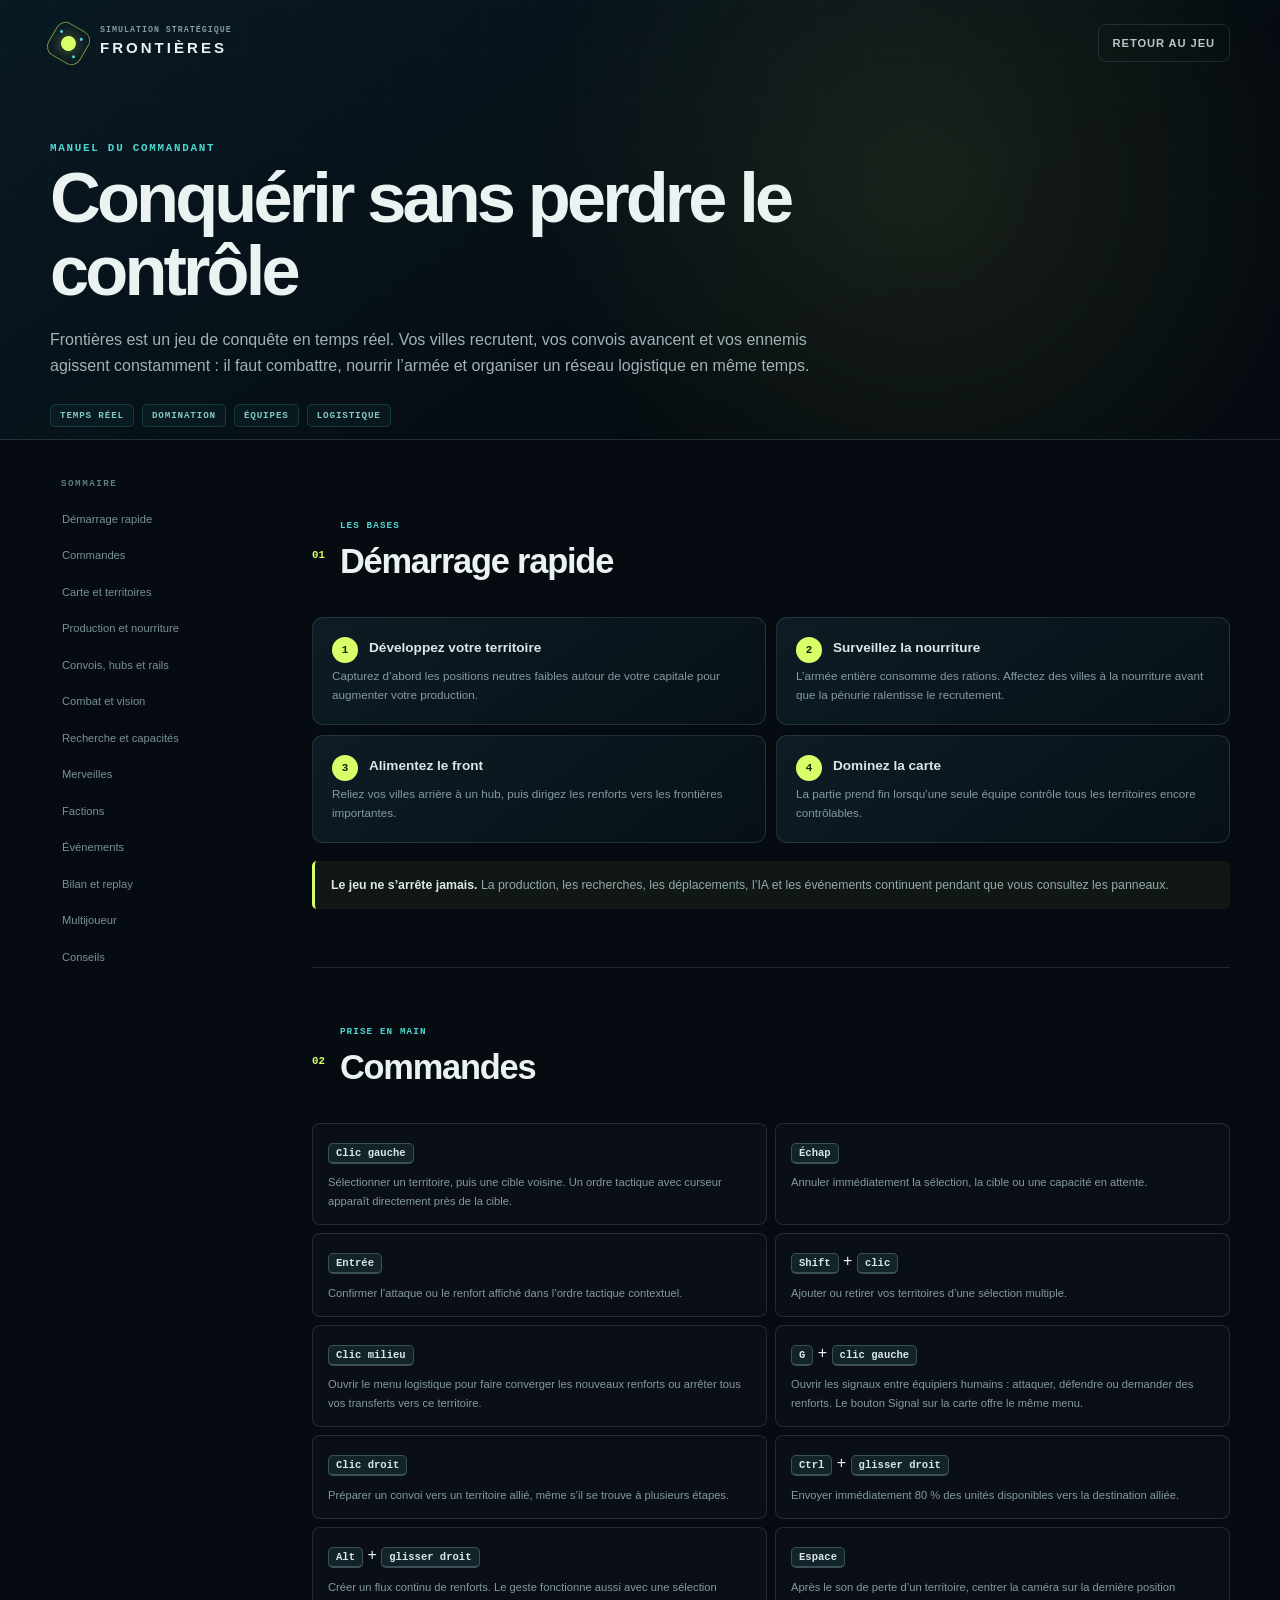
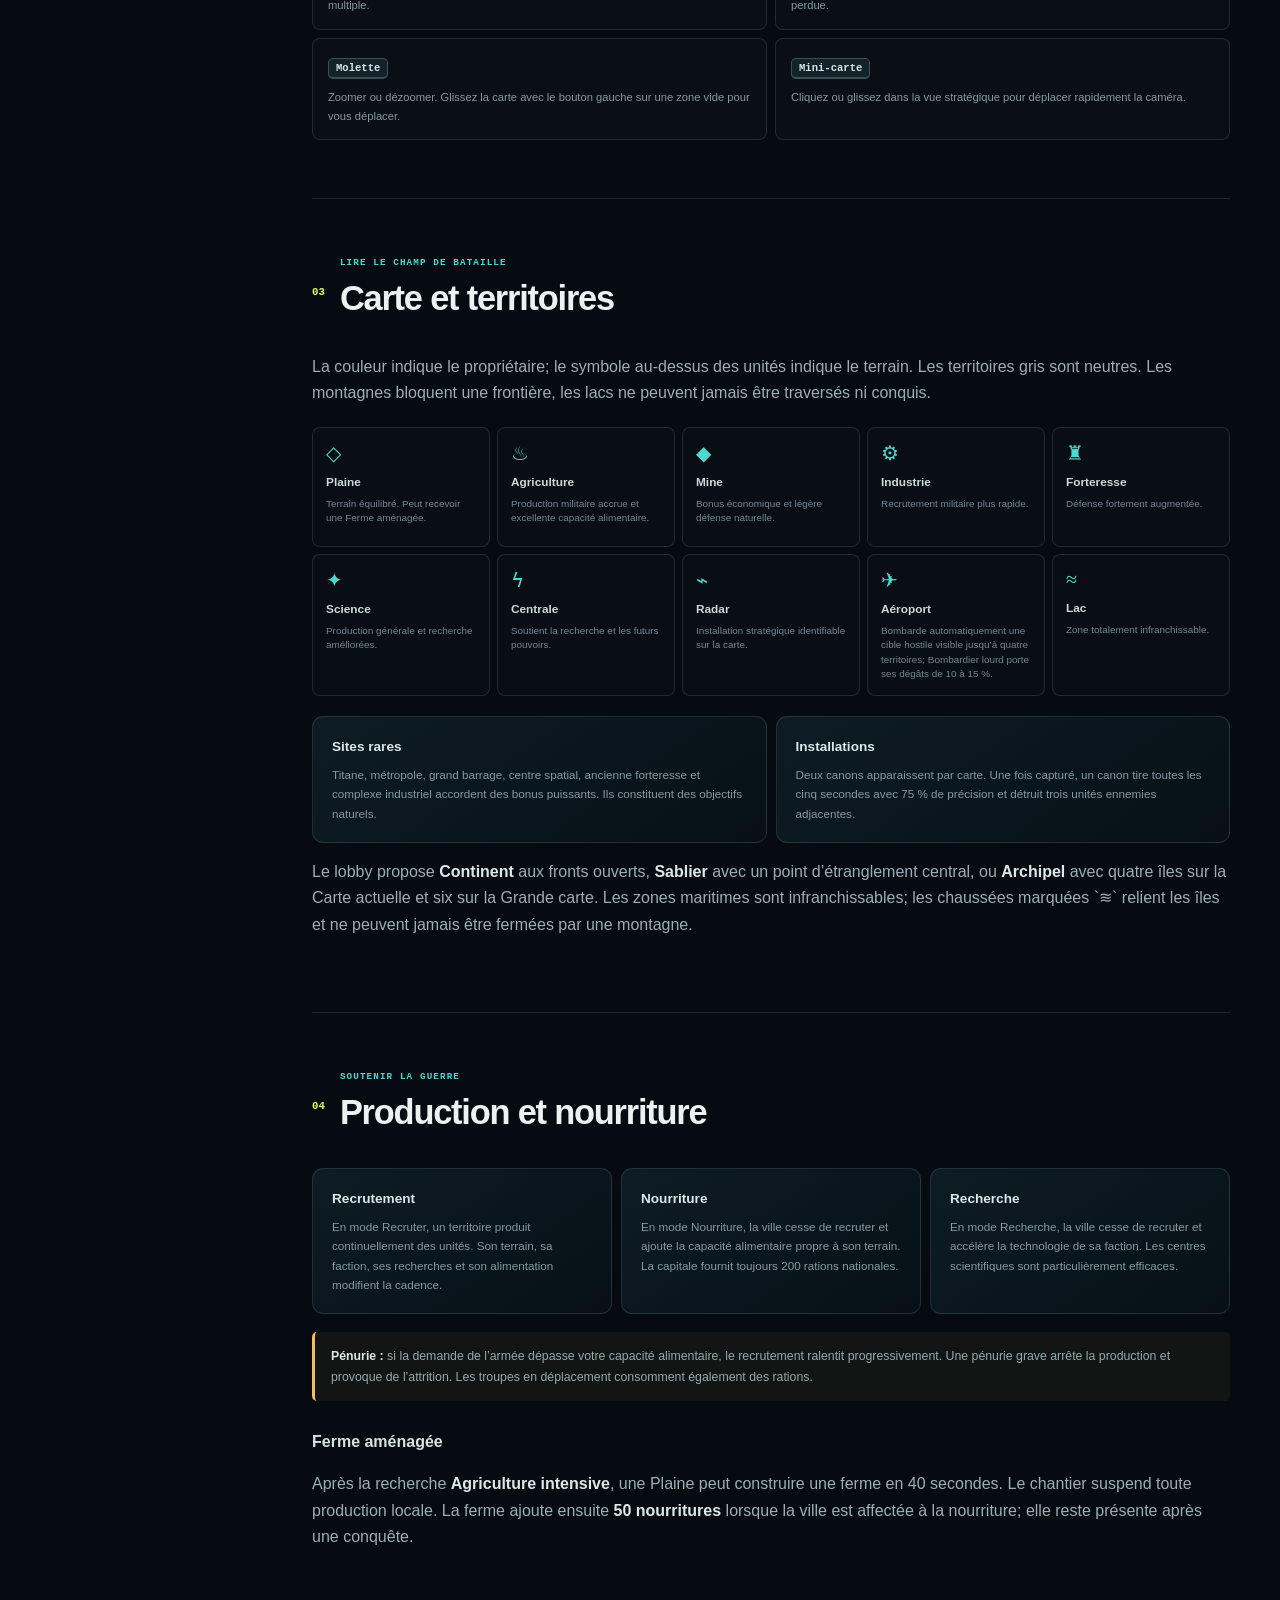
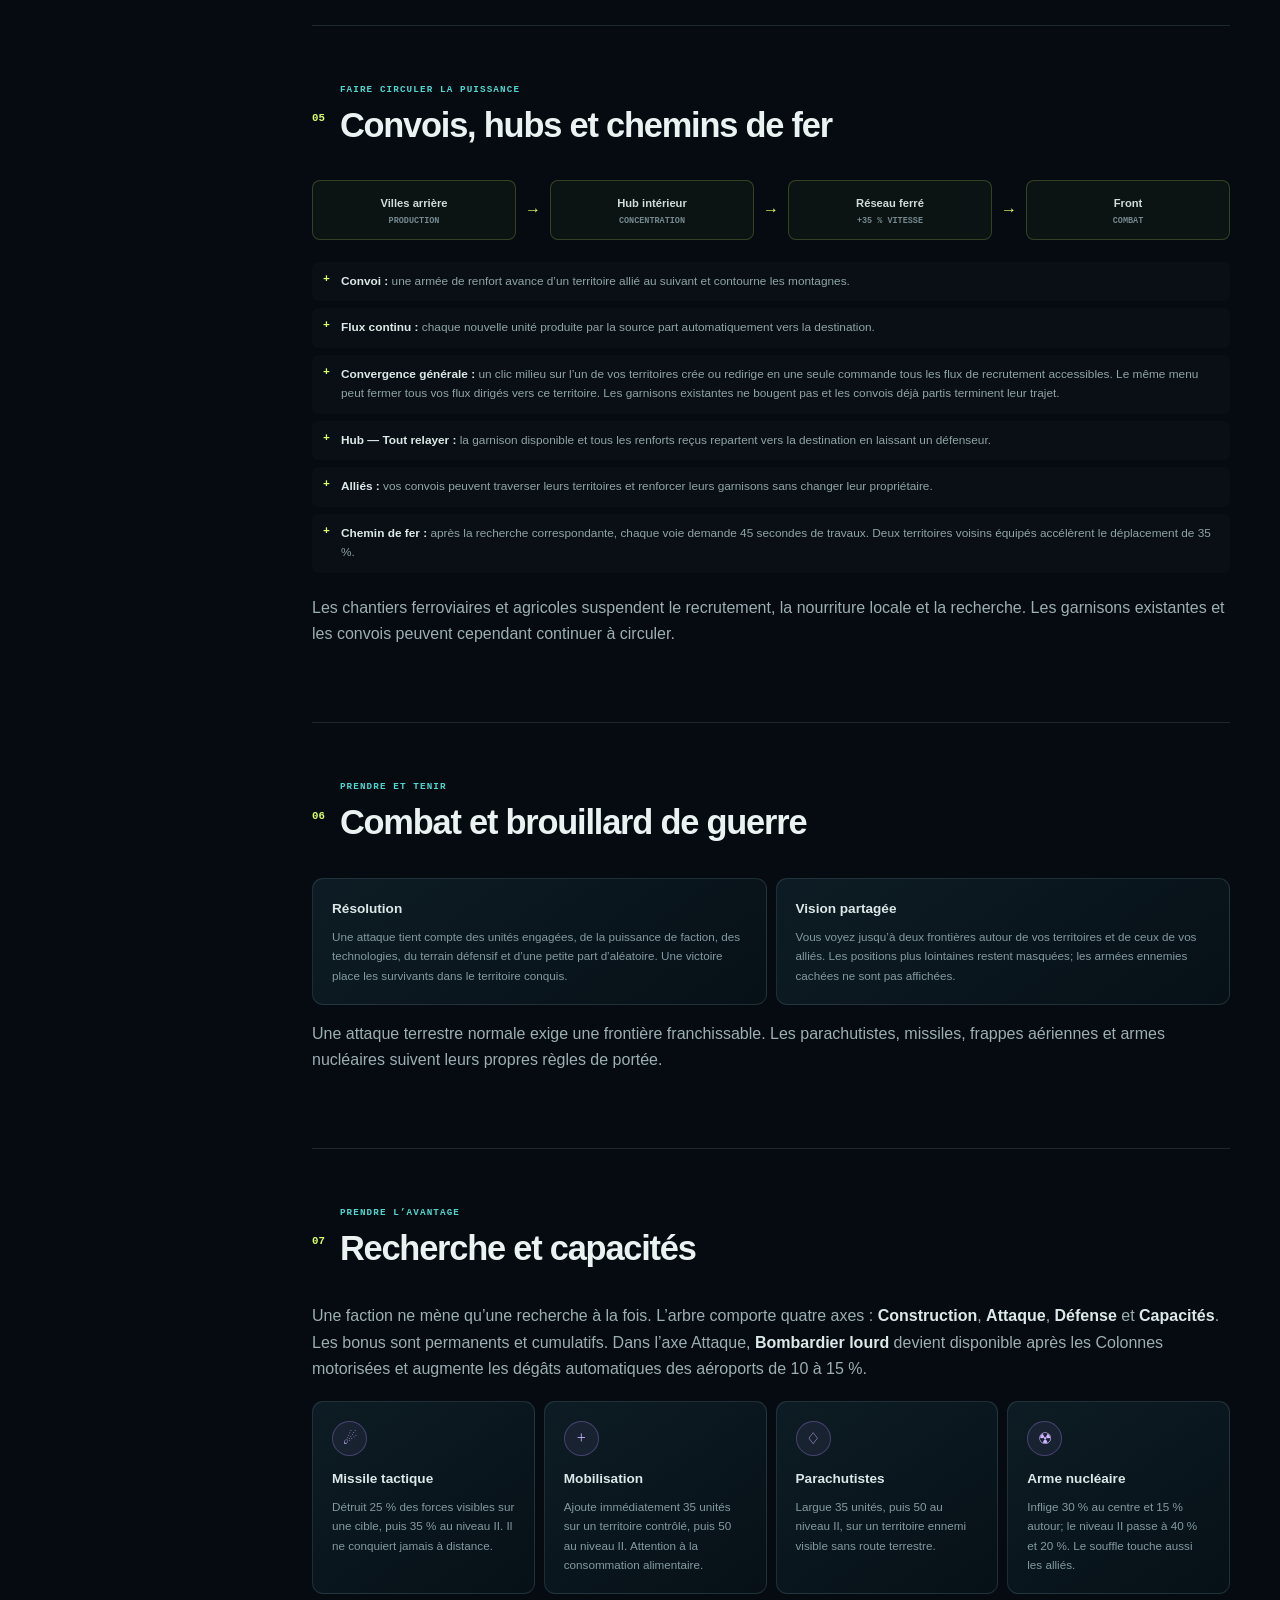
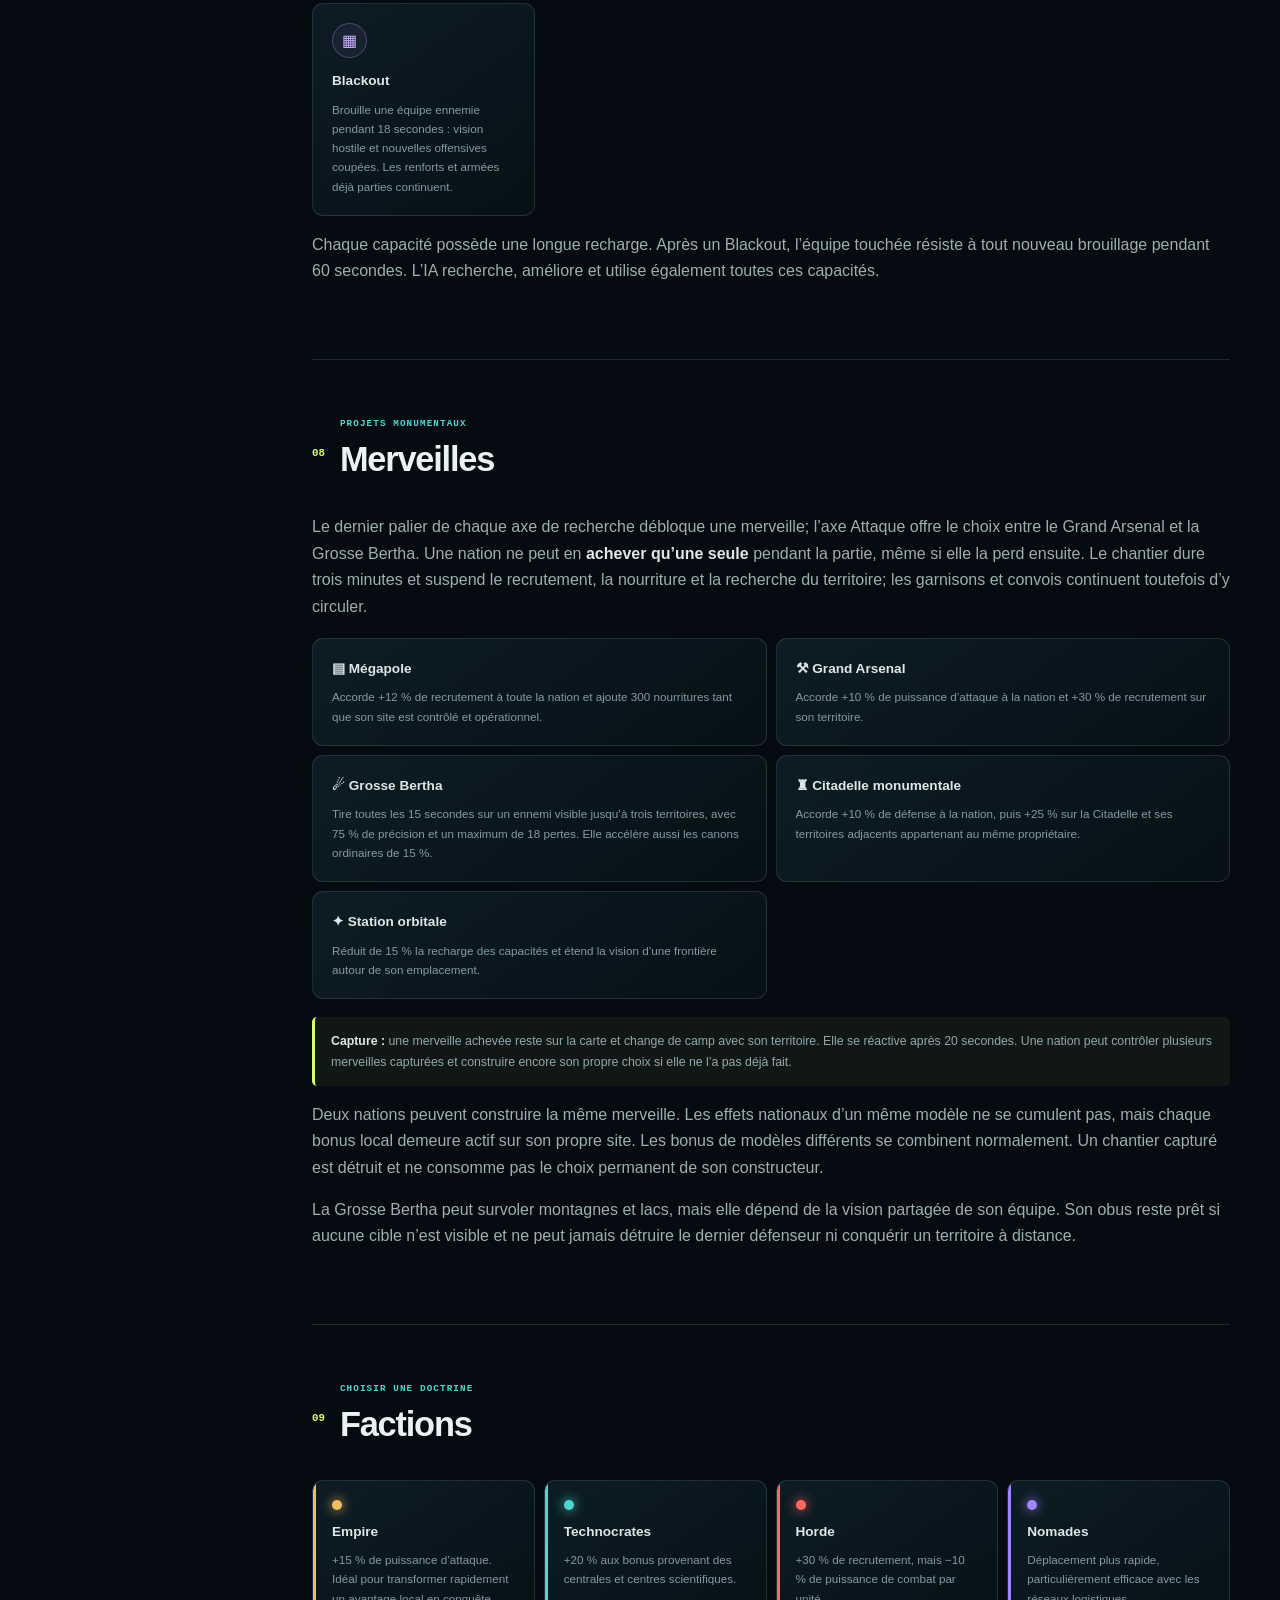
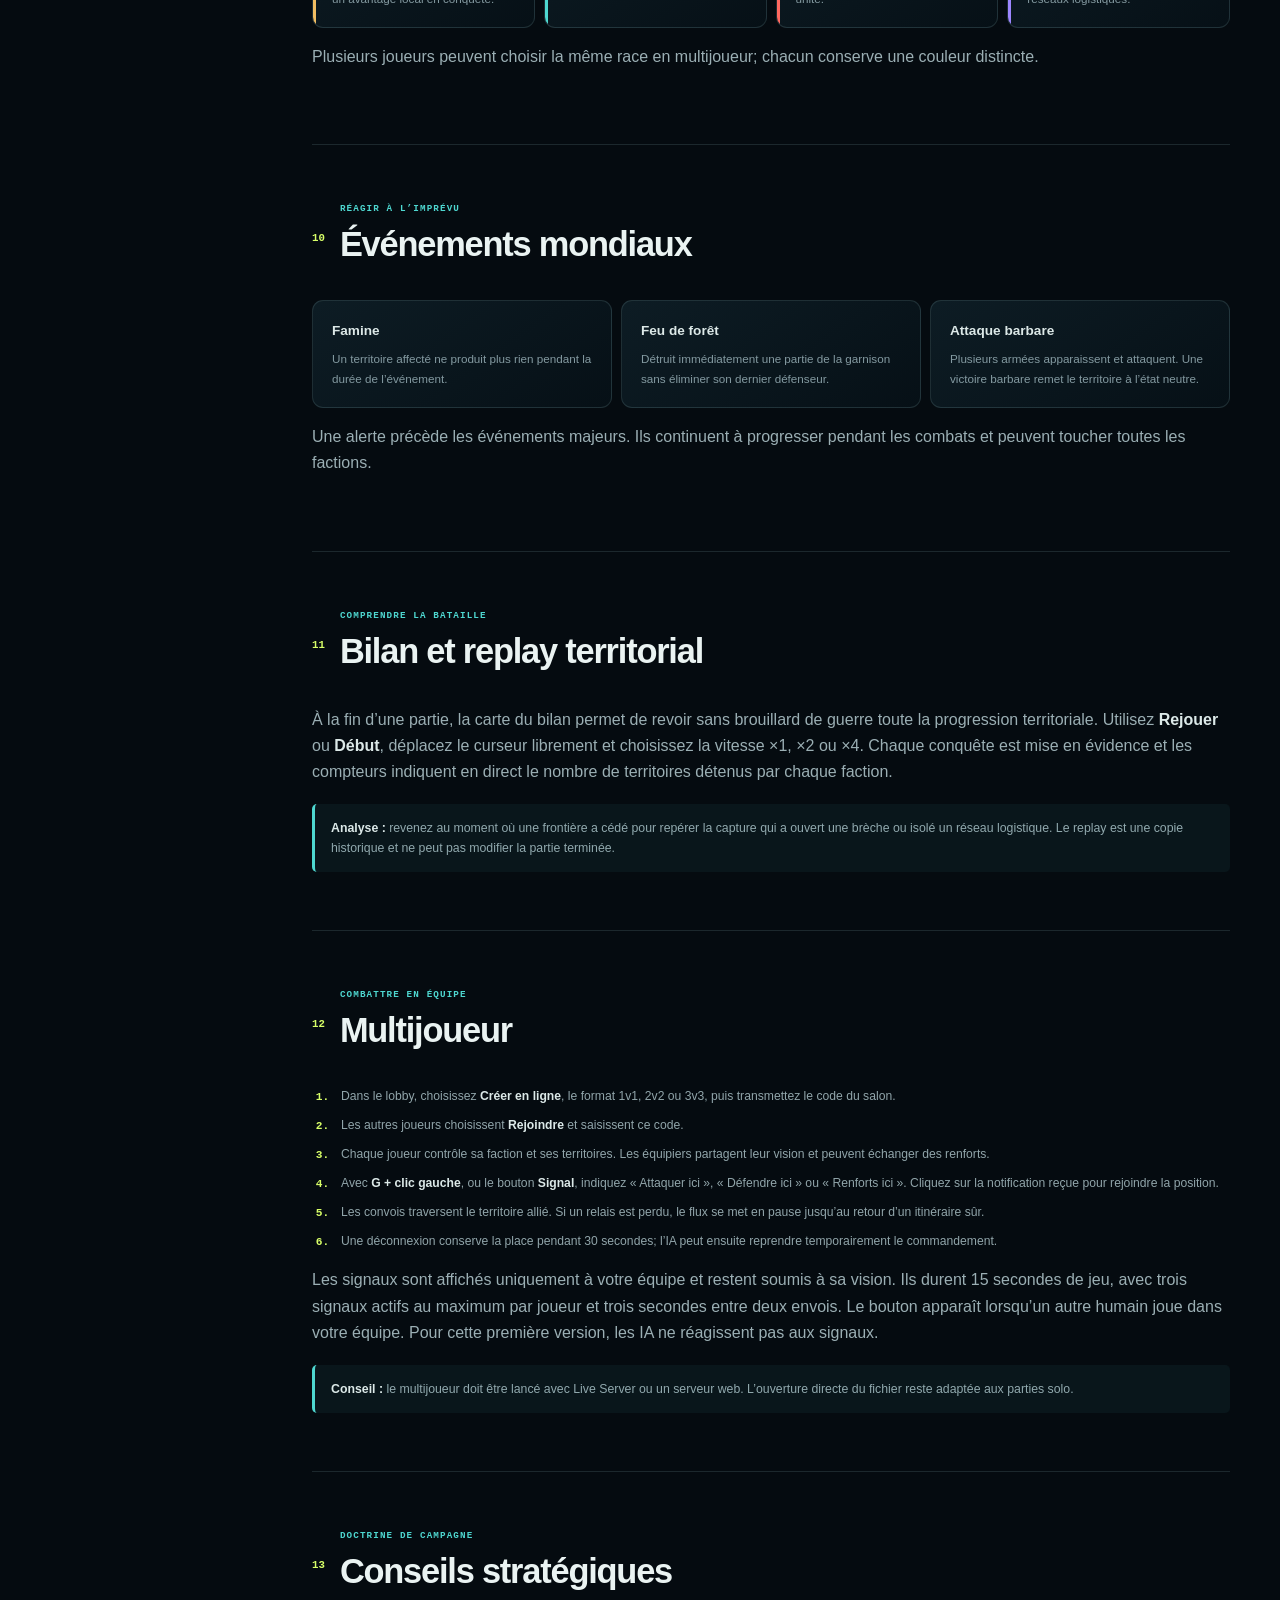
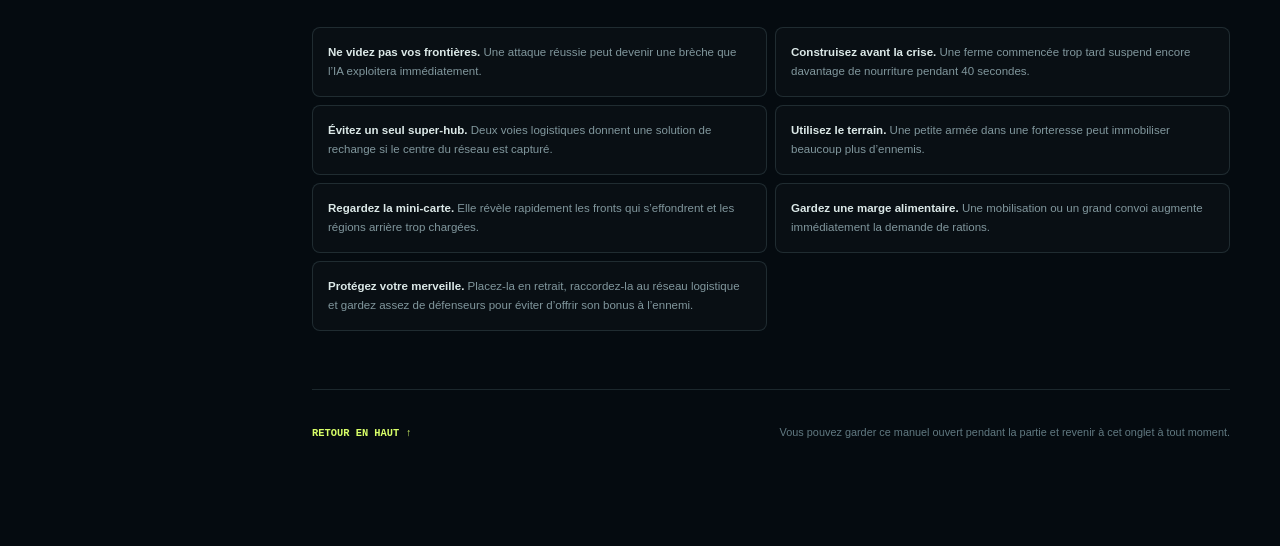
==== aide.html @ 84c56f44 "Replay" ====
<!doctype html>
<html lang="fr">
<head>
    <meta charset="utf-8">
    <meta name="viewport" content="width=device-width, initial-scale=1">
    <meta name="theme-color" content="#071219">
    <meta name="description" content="Manuel de jeu de Frontières, jeu de conquête stratégique en temps réel.">
    <title>Aide — Frontières</title>
    <link rel="stylesheet" href="css/help.css">
</head>
<body>
    <header class="help-hero" id="haut">
        <div class="hero-grid" aria-hidden="true"></div>
        <nav class="hero-bar" aria-label="Navigation principale">
            <a class="brand" href="index.html" title="Retourner au jeu">
                <span class="brand-mark"><i></i><i></i><i></i></span>
                <span><small>Simulation stratégique</small>FRONTIÈRES</span>
            </a>
            <a class="return-link" href="index.html">Retour au jeu</a>
        </nav>
        <div class="hero-copy">
            <p class="eyebrow">Manuel du commandant</p>
            <h1>Conquérir sans perdre le contrôle</h1>
            <p>Frontières est un jeu de conquête en temps réel. Vos villes recrutent, vos convois avancent et vos ennemis agissent constamment : il faut combattre, nourrir l’armée et organiser un réseau logistique en même temps.</p>
            <div class="hero-tags"><span>Temps réel</span><span>Domination</span><span>Équipes</span><span>Logistique</span></div>
        </div>
    </header>

    <div class="help-layout">
        <aside class="help-nav">
            <strong>Sommaire</strong>
            <a href="#demarrage">Démarrage rapide</a>
            <a href="#commandes">Commandes</a>
            <a href="#territoires">Carte et territoires</a>
            <a href="#production">Production et nourriture</a>
            <a href="#logistique">Convois, hubs et rails</a>
            <a href="#combat">Combat et vision</a>
            <a href="#recherche">Recherche et capacités</a>
            <a href="#merveilles">Merveilles</a>
            <a href="#factions">Factions</a>
            <a href="#evenements">Événements</a>
            <a href="#bilan">Bilan et replay</a>
            <a href="#multijoueur">Multijoueur</a>
            <a href="#conseils">Conseils</a>
        </aside>

        <main class="help-content">
            <section class="guide-section" id="demarrage">
                <div class="section-heading"><span>01</span><div><p>Les bases</p><h2>Démarrage rapide</h2></div></div>
                <div class="steps">
                    <article><b>1</b><h3>Développez votre territoire</h3><p>Capturez d’abord les positions neutres faibles autour de votre capitale pour augmenter votre production.</p></article>
                    <article><b>2</b><h3>Surveillez la nourriture</h3><p>L’armée entière consomme des rations. Affectez des villes à la nourriture avant que la pénurie ralentisse le recrutement.</p></article>
                    <article><b>3</b><h3>Alimentez le front</h3><p>Reliez vos villes arrière à un hub, puis dirigez les renforts vers les frontières importantes.</p></article>
                    <article><b>4</b><h3>Dominez la carte</h3><p>La partie prend fin lorsqu’une seule équipe contrôle tous les territoires encore contrôlables.</p></article>
                </div>
                <div class="callout accent"><strong>Le jeu ne s’arrête jamais.</strong> La production, les recherches, les déplacements, l’IA et les événements continuent pendant que vous consultez les panneaux.</div>
            </section>

            <section class="guide-section" id="commandes">
                <div class="section-heading"><span>02</span><div><p>Prise en main</p><h2>Commandes</h2></div></div>
                <div class="control-grid">
                    <div><kbd>Clic gauche</kbd><p>Sélectionner un territoire, puis une cible voisine. Un ordre tactique avec curseur apparaît directement près de la cible.</p></div>
                    <div><kbd>Échap</kbd><p>Annuler immédiatement la sélection, la cible ou une capacité en attente.</p></div>
                    <div><kbd>Entrée</kbd><p>Confirmer l’attaque ou le renfort affiché dans l’ordre tactique contextuel.</p></div>
                    <div><kbd>Shift</kbd> + <kbd>clic</kbd><p>Ajouter ou retirer vos territoires d’une sélection multiple.</p></div>
                    <div><kbd>Clic milieu</kbd><p>Ouvrir le menu logistique pour faire converger les nouveaux renforts ou arrêter tous vos transferts vers ce territoire.</p></div>
                    <div><kbd>G</kbd> + <kbd>clic gauche</kbd><p>Ouvrir les signaux entre équipiers humains : attaquer, défendre ou demander des renforts. Le bouton Signal sur la carte offre le même menu.</p></div>
                    <div><kbd>Clic droit</kbd><p>Préparer un convoi vers un territoire allié, même s’il se trouve à plusieurs étapes.</p></div>
                    <div><kbd>Ctrl</kbd> + <kbd>glisser droit</kbd><p>Envoyer immédiatement 80 % des unités disponibles vers la destination alliée.</p></div>
                    <div><kbd>Alt</kbd> + <kbd>glisser droit</kbd><p>Créer un flux continu de renforts. Le geste fonctionne aussi avec une sélection multiple.</p></div>
                    <div><kbd>Espace</kbd><p>Après le son de perte d’un territoire, centrer la caméra sur la dernière position perdue.</p></div>
                    <div><kbd>Molette</kbd><p>Zoomer ou dézoomer. Glissez la carte avec le bouton gauche sur une zone vide pour vous déplacer.</p></div>
                    <div><kbd>Mini-carte</kbd><p>Cliquez ou glissez dans la vue stratégique pour déplacer rapidement la caméra.</p></div>
                </div>
            </section>

            <section class="guide-section" id="territoires">
                <div class="section-heading"><span>03</span><div><p>Lire le champ de bataille</p><h2>Carte et territoires</h2></div></div>
                <p>La couleur indique le propriétaire; le symbole au-dessus des unités indique le terrain. Les territoires gris sont neutres. Les montagnes bloquent une frontière, les lacs ne peuvent jamais être traversés ni conquis.</p>
                <div class="terrain-grid">
                    <article><i>◇</i><strong>Plaine</strong><span>Terrain équilibré. Peut recevoir une Ferme aménagée.</span></article>
                    <article><i>♨</i><strong>Agriculture</strong><span>Production militaire accrue et excellente capacité alimentaire.</span></article>
                    <article><i>◆</i><strong>Mine</strong><span>Bonus économique et légère défense naturelle.</span></article>
                    <article><i>⚙</i><strong>Industrie</strong><span>Recrutement militaire plus rapide.</span></article>
                    <article><i>♜</i><strong>Forteresse</strong><span>Défense fortement augmentée.</span></article>
                    <article><i>✦</i><strong>Science</strong><span>Production générale et recherche améliorées.</span></article>
                    <article><i>ϟ</i><strong>Centrale</strong><span>Soutient la recherche et les futurs pouvoirs.</span></article>
                    <article><i>⌁</i><strong>Radar</strong><span>Installation stratégique identifiable sur la carte.</span></article>
                    <article><i>✈</i><strong>Aéroport</strong><span>Bombarde automatiquement une cible hostile visible jusqu’à quatre territoires; Bombardier lourd porte ses dégâts de 10 à 15 %.</span></article>
                    <article><i>≈</i><strong>Lac</strong><span>Zone totalement infranchissable.</span></article>
                </div>
                <div class="two-columns">
                    <article class="info-card"><h3>Sites rares</h3><p>Titane, métropole, grand barrage, centre spatial, ancienne forteresse et complexe industriel accordent des bonus puissants. Ils constituent des objectifs naturels.</p></article>
                    <article class="info-card"><h3>Installations</h3><p>Deux canons apparaissent par carte. Une fois capturé, un canon tire toutes les cinq secondes avec 75 % de précision et détruit trois unités ennemies adjacentes.</p></article>
                </div>
                <p>Le lobby propose <strong>Continent</strong> aux fronts ouverts, <strong>Sablier</strong> avec un point d’étranglement central, ou <strong>Archipel</strong> avec quatre îles sur la Carte actuelle et six sur la Grande carte. Les zones maritimes sont infranchissables; les chaussées marquées `≋` relient les îles et ne peuvent jamais être fermées par une montagne.</p>
            </section>

            <section class="guide-section" id="production">
                <div class="section-heading"><span>04</span><div><p>Soutenir la guerre</p><h2>Production et nourriture</h2></div></div>
                <div class="three-columns">
                    <article class="info-card"><h3>Recrutement</h3><p>En mode Recruter, un territoire produit continuellement des unités. Son terrain, sa faction, ses recherches et son alimentation modifient la cadence.</p></article>
                    <article class="info-card"><h3>Nourriture</h3><p>En mode Nourriture, la ville cesse de recruter et ajoute la capacité alimentaire propre à son terrain. La capitale fournit toujours 200 rations nationales.</p></article>
                    <article class="info-card"><h3>Recherche</h3><p>En mode Recherche, la ville cesse de recruter et accélère la technologie de sa faction. Les centres scientifiques sont particulièrement efficaces.</p></article>
                </div>
                <div class="callout warning"><strong>Pénurie :</strong> si la demande de l’armée dépasse votre capacité alimentaire, le recrutement ralentit progressivement. Une pénurie grave arrête la production et provoque de l’attrition. Les troupes en déplacement consomment également des rations.</div>
                <h3 class="subheading">Ferme aménagée</h3>
                <p>Après la recherche <strong>Agriculture intensive</strong>, une Plaine peut construire une ferme en 40 secondes. Le chantier suspend toute production locale. La ferme ajoute ensuite <strong>50 nourritures</strong> lorsque la ville est affectée à la nourriture; elle reste présente après une conquête.</p>
            </section>

            <section class="guide-section" id="logistique">
                <div class="section-heading"><span>05</span><div><p>Faire circuler la puissance</p><h2>Convois, hubs et chemins de fer</h2></div></div>
                <div class="logistics-flow" aria-label="Exemple de réseau logistique">
                    <span>Villes arrière<small>Production</small></span><b>→</b><span>Hub intérieur<small>Concentration</small></span><b>→</b><span>Réseau ferré<small>+35 % vitesse</small></span><b>→</b><span>Front<small>Combat</small></span>
                </div>
                <ul class="feature-list">
                    <li><strong>Convoi :</strong> une armée de renfort avance d’un territoire allié au suivant et contourne les montagnes.</li>
                    <li><strong>Flux continu :</strong> chaque nouvelle unité produite par la source part automatiquement vers la destination.</li>
                    <li><strong>Convergence générale :</strong> un clic milieu sur l’un de vos territoires crée ou redirige en une seule commande tous les flux de recrutement accessibles. Le même menu peut fermer tous vos flux dirigés vers ce territoire. Les garnisons existantes ne bougent pas et les convois déjà partis terminent leur trajet.</li>
                    <li><strong>Hub — Tout relayer :</strong> la garnison disponible et tous les renforts reçus repartent vers la destination en laissant un défenseur.</li>
                    <li><strong>Alliés :</strong> vos convois peuvent traverser leurs territoires et renforcer leurs garnisons sans changer leur propriétaire.</li>
                    <li><strong>Chemin de fer :</strong> après la recherche correspondante, chaque voie demande 45 secondes de travaux. Deux territoires voisins équipés accélèrent le déplacement de 35 %.</li>
                </ul>
                <p>Les chantiers ferroviaires et agricoles suspendent le recrutement, la nourriture locale et la recherche. Les garnisons existantes et les convois peuvent cependant continuer à circuler.</p>
            </section>

            <section class="guide-section" id="combat">
                <div class="section-heading"><span>06</span><div><p>Prendre et tenir</p><h2>Combat et brouillard de guerre</h2></div></div>
                <div class="two-columns">
                    <article class="info-card"><h3>Résolution</h3><p>Une attaque tient compte des unités engagées, de la puissance de faction, des technologies, du terrain défensif et d’une petite part d’aléatoire. Une victoire place les survivants dans le territoire conquis.</p></article>
                    <article class="info-card"><h3>Vision partagée</h3><p>Vous voyez jusqu’à deux frontières autour de vos territoires et de ceux de vos alliés. Les positions plus lointaines restent masquées; les armées ennemies cachées ne sont pas affichées.</p></article>
                </div>
                <p>Une attaque terrestre normale exige une frontière franchissable. Les parachutistes, missiles, frappes aériennes et armes nucléaires suivent leurs propres règles de portée.</p>
            </section>

            <section class="guide-section" id="recherche">
                <div class="section-heading"><span>07</span><div><p>Prendre l’avantage</p><h2>Recherche et capacités</h2></div></div>
                <p>Une faction ne mène qu’une recherche à la fois. L’arbre comporte quatre axes : <strong>Construction</strong>, <strong>Attaque</strong>, <strong>Défense</strong> et <strong>Capacités</strong>. Les bonus sont permanents et cumulatifs. Dans l’axe Attaque, <strong>Bombardier lourd</strong> devient disponible après les Colonnes motorisées et augmente les dégâts automatiques des aéroports de 10 à 15 %.</p>
                <div class="ability-grid">
                    <article><i>☄</i><h3>Missile tactique</h3><p>Détruit 25 % des forces visibles sur une cible, puis 35 % au niveau II. Il ne conquiert jamais à distance.</p></article>
                    <article><i>+</i><h3>Mobilisation</h3><p>Ajoute immédiatement 35 unités sur un territoire contrôlé, puis 50 au niveau II. Attention à la consommation alimentaire.</p></article>
                    <article><i>♢</i><h3>Parachutistes</h3><p>Largue 35 unités, puis 50 au niveau II, sur un territoire ennemi visible sans route terrestre.</p></article>
                    <article><i>☢</i><h3>Arme nucléaire</h3><p>Inflige 30 % au centre et 15 % autour; le niveau II passe à 40 % et 20 %. Le souffle touche aussi les alliés.</p></article>
                    <article><i>▦</i><h3>Blackout</h3><p>Brouille une équipe ennemie pendant 18 secondes : vision hostile et nouvelles offensives coupées. Les renforts et armées déjà parties continuent.</p></article>
                </div>
                <p>Chaque capacité possède une longue recharge. Après un Blackout, l’équipe touchée résiste à tout nouveau brouillage pendant 60 secondes. L’IA recherche, améliore et utilise également toutes ces capacités.</p>
            </section>

            <section class="guide-section" id="merveilles">
                <div class="section-heading"><span>08</span><div><p>Projets monumentaux</p><h2>Merveilles</h2></div></div>
                <p>Le dernier palier de chaque axe de recherche débloque une merveille; l’axe Attaque offre le choix entre le Grand Arsenal et la Grosse Bertha. Une nation ne peut en <strong>achever qu’une seule</strong> pendant la partie, même si elle la perd ensuite. Le chantier dure trois minutes et suspend le recrutement, la nourriture et la recherche du territoire; les garnisons et convois continuent toutefois d’y circuler.</p>
                <div class="two-columns">
                    <article class="info-card"><h3>▤ Mégapole</h3><p>Accorde +12 % de recrutement à toute la nation et ajoute 300 nourritures tant que son site est contrôlé et opérationnel.</p></article>
                    <article class="info-card"><h3>⚒ Grand Arsenal</h3><p>Accorde +10 % de puissance d’attaque à la nation et +30 % de recrutement sur son territoire.</p></article>
                    <article class="info-card"><h3>☄ Grosse Bertha</h3><p>Tire toutes les 15 secondes sur un ennemi visible jusqu’à trois territoires, avec 75 % de précision et un maximum de 18 pertes. Elle accélère aussi les canons ordinaires de 15 %.</p></article>
                    <article class="info-card"><h3>♜ Citadelle monumentale</h3><p>Accorde +10 % de défense à la nation, puis +25 % sur la Citadelle et ses territoires adjacents appartenant au même propriétaire.</p></article>
                    <article class="info-card"><h3>✦ Station orbitale</h3><p>Réduit de 15 % la recharge des capacités et étend la vision d’une frontière autour de son emplacement.</p></article>
                </div>
                <div class="callout accent"><strong>Capture :</strong> une merveille achevée reste sur la carte et change de camp avec son territoire. Elle se réactive après 20 secondes. Une nation peut contrôler plusieurs merveilles capturées et construire encore son propre choix si elle ne l’a pas déjà fait.</div>
                <p>Deux nations peuvent construire la même merveille. Les effets nationaux d’un même modèle ne se cumulent pas, mais chaque bonus local demeure actif sur son propre site. Les bonus de modèles différents se combinent normalement. Un chantier capturé est détruit et ne consomme pas le choix permanent de son constructeur.</p>
                <p>La Grosse Bertha peut survoler montagnes et lacs, mais elle dépend de la vision partagée de son équipe. Son obus reste prêt si aucune cible n’est visible et ne peut jamais détruire le dernier défenseur ni conquérir un territoire à distance.</p>
            </section>

            <section class="guide-section" id="factions">
                <div class="section-heading"><span>09</span><div><p>Choisir une doctrine</p><h2>Factions</h2></div></div>
                <div class="faction-grid">
                    <article class="empire"><span></span><h3>Empire</h3><p>+15 % de puissance d’attaque. Idéal pour transformer rapidement un avantage local en conquête.</p></article>
                    <article class="tech"><span></span><h3>Technocrates</h3><p>+20 % aux bonus provenant des centrales et centres scientifiques.</p></article>
                    <article class="horde"><span></span><h3>Horde</h3><p>+30 % de recrutement, mais −10 % de puissance de combat par unité.</p></article>
                    <article class="nomads"><span></span><h3>Nomades</h3><p>Déplacement plus rapide, particulièrement efficace avec les réseaux logistiques.</p></article>
                </div>
                <p>Plusieurs joueurs peuvent choisir la même race en multijoueur; chacun conserve une couleur distincte.</p>
            </section>

            <section class="guide-section" id="evenements">
                <div class="section-heading"><span>10</span><div><p>Réagir à l’imprévu</p><h2>Événements mondiaux</h2></div></div>
                <div class="three-columns">
                    <article class="info-card"><h3>Famine</h3><p>Un territoire affecté ne produit plus rien pendant la durée de l’événement.</p></article>
                    <article class="info-card"><h3>Feu de forêt</h3><p>Détruit immédiatement une partie de la garnison sans éliminer son dernier défenseur.</p></article>
                    <article class="info-card"><h3>Attaque barbare</h3><p>Plusieurs armées apparaissent et attaquent. Une victoire barbare remet le territoire à l’état neutre.</p></article>
                </div>
                <p>Une alerte précède les événements majeurs. Ils continuent à progresser pendant les combats et peuvent toucher toutes les factions.</p>
            </section>

            <section class="guide-section" id="bilan">
                <div class="section-heading"><span>11</span><div><p>Comprendre la bataille</p><h2>Bilan et replay territorial</h2></div></div>
                <p>À la fin d’une partie, la carte du bilan permet de revoir sans brouillard de guerre toute la progression territoriale. Utilisez <strong>Rejouer</strong> ou <strong>Début</strong>, déplacez le curseur librement et choisissez la vitesse ×1, ×2 ou ×4. Chaque conquête est mise en évidence et les compteurs indiquent en direct le nombre de territoires détenus par chaque faction.</p>
                <div class="callout"><strong>Analyse :</strong> revenez au moment où une frontière a cédé pour repérer la capture qui a ouvert une brèche ou isolé un réseau logistique. Le replay est une copie historique et ne peut pas modifier la partie terminée.</div>
            </section>

            <section class="guide-section" id="multijoueur">
                <div class="section-heading"><span>12</span><div><p>Combattre en équipe</p><h2>Multijoueur</h2></div></div>
                <ol class="number-list">
                    <li>Dans le lobby, choisissez <strong>Créer en ligne</strong>, le format 1v1, 2v2 ou 3v3, puis transmettez le code du salon.</li>
                    <li>Les autres joueurs choisissent <strong>Rejoindre</strong> et saisissent ce code.</li>
                    <li>Chaque joueur contrôle sa faction et ses territoires. Les équipiers partagent leur vision et peuvent échanger des renforts.</li>
                    <li>Avec <strong>G + clic gauche</strong>, ou le bouton <strong>Signal</strong>, indiquez « Attaquer ici », « Défendre ici » ou « Renforts ici ». Cliquez sur la notification reçue pour rejoindre la position.</li>
                    <li>Les convois traversent le territoire allié. Si un relais est perdu, le flux se met en pause jusqu’au retour d’un itinéraire sûr.</li>
                    <li>Une déconnexion conserve la place pendant 30 secondes; l’IA peut ensuite reprendre temporairement le commandement.</li>
                </ol>
                <p>Les signaux sont affichés uniquement à votre équipe et restent soumis à sa vision. Ils durent 15 secondes de jeu, avec trois signaux actifs au maximum par joueur et trois secondes entre deux envois. Le bouton apparaît lorsqu’un autre humain joue dans votre équipe. Pour cette première version, les IA ne réagissent pas aux signaux.</p>
                <div class="callout"><strong>Conseil :</strong> le multijoueur doit être lancé avec Live Server ou un serveur web. L’ouverture directe du fichier reste adaptée aux parties solo.</div>
            </section>

            <section class="guide-section" id="conseils">
                <div class="section-heading"><span>13</span><div><p>Doctrine de campagne</p><h2>Conseils stratégiques</h2></div></div>
                <div class="tips">
                    <p><strong>Ne videz pas vos frontières.</strong> Une attaque réussie peut devenir une brèche que l’IA exploitera immédiatement.</p>
                    <p><strong>Construisez avant la crise.</strong> Une ferme commencée trop tard suspend encore davantage de nourriture pendant 40 secondes.</p>
                    <p><strong>Évitez un seul super-hub.</strong> Deux voies logistiques donnent une solution de rechange si le centre du réseau est capturé.</p>
                    <p><strong>Utilisez le terrain.</strong> Une petite armée dans une forteresse peut immobiliser beaucoup plus d’ennemis.</p>
                    <p><strong>Regardez la mini-carte.</strong> Elle révèle rapidement les fronts qui s’effondrent et les régions arrière trop chargées.</p>
                    <p><strong>Gardez une marge alimentaire.</strong> Une mobilisation ou un grand convoi augmente immédiatement la demande de rations.</p>
                    <p><strong>Protégez votre merveille.</strong> Placez-la en retrait, raccordez-la au réseau logistique et gardez assez de défenseurs pour éviter d’offrir son bonus à l’ennemi.</p>
                </div>
            </section>

            <footer class="help-footer">
                <a href="#haut">Retour en haut ↑</a>
                <p>Vous pouvez garder ce manuel ouvert pendant la partie et revenir à cet onglet à tout moment.</p>
            </footer>
        </main>
    </div>
</body>
</html>
---- css/help.css ----
:root {
    color-scheme: dark;
    --bg: #050b10;
    --surface: #0a151c;
    --surface-2: #0e1d25;
    --line: rgba(151, 190, 200, .16);
    --text: #eaf3f2;
    --muted: #8299a1;
    --soft: #b7c7ca;
    --accent: #d8ff68;
    --cyan: #4ed7d0;
    --warning: #f1bd62;
    --font: Inter, ui-sans-serif, -apple-system, BlinkMacSystemFont, "Segoe UI", sans-serif;
    --mono: "SFMono-Regular", Consolas, "Liberation Mono", monospace;
}

* { box-sizing: border-box; }
html { scroll-behavior: smooth; }
body { margin: 0; color: var(--text); background: radial-gradient(circle at 50% -10%, rgba(35,95,105,.23), transparent 42rem), var(--bg); font-family: var(--font); line-height: 1.65; }
a { color: inherit; }

.help-hero { min-height: 440px; position: relative; overflow: hidden; border-bottom: 1px solid var(--line); background: radial-gradient(circle at 72% 42%, rgba(216,255,104,.09), transparent 24rem), linear-gradient(145deg, #091923, #050b10 70%); }
.hero-grid { position: absolute; inset: 0; opacity: .19; background-image: linear-gradient(rgba(126,175,184,.12) 1px, transparent 1px), linear-gradient(90deg, rgba(126,175,184,.12) 1px, transparent 1px); background-size: 48px 48px; mask-image: linear-gradient(#000, transparent); }
.hero-bar { width: min(1180px, calc(100% - 40px)); margin: auto; padding: 24px 0; position: relative; z-index: 1; display: flex; align-items: center; justify-content: space-between; }
.brand { display: flex; align-items: center; gap: 13px; text-decoration: none; font-size: .94rem; font-weight: 820; letter-spacing: .2em; }
.brand small { display: block; margin-bottom: 2px; color: var(--muted); font: 650 .52rem var(--mono); letter-spacing: .12em; text-transform: uppercase; }
.brand-mark { width: 37px; height: 37px; display: grid; place-items: center; position: relative; transform: rotate(30deg); border: 1px solid rgba(216,255,104,.5); border-radius: 10px; }
.brand-mark::before { content: ""; width: 15px; height: 15px; border-radius: 50%; background: var(--accent); box-shadow: 0 0 16px rgba(216,255,104,.55); }
.brand-mark i { position: absolute; width: 3px; height: 3px; border-radius: 50%; background: var(--cyan); }
.brand-mark i:first-child { left: 4px; top: 9px; }.brand-mark i:nth-child(2) { right: 5px; bottom: 7px; }.brand-mark i:last-child { right: 7px; top: 6px; }
.return-link { padding: 9px 14px; border: 1px solid var(--line); border-radius: 8px; color: var(--soft); text-decoration: none; font-size: .7rem; font-weight: 750; letter-spacing: .08em; text-transform: uppercase; }
.return-link:hover { color: var(--accent); border-color: rgba(216,255,104,.38); }
.hero-copy { width: min(1180px, calc(100% - 40px)); margin: 56px auto 0; position: relative; z-index: 1; }
.eyebrow { margin: 0 0 8px; color: var(--cyan); font: 750 .68rem var(--mono); letter-spacing: .16em; text-transform: uppercase; }
.hero-copy h1 { max-width: 790px; margin: 0; font-size: clamp(2.25rem, 6vw, 4.4rem); line-height: 1.03; letter-spacing: -.055em; }
.hero-copy > p:not(.eyebrow) { max-width: 760px; margin: 19px 0 0; color: #a0b3b7; font-size: 1rem; }
.hero-tags { display: flex; flex-wrap: wrap; gap: 8px; margin-top: 25px; }
.hero-tags span { padding: 5px 9px; border: 1px solid rgba(78,215,208,.18); border-radius: 5px; color: #83c8c6; background: rgba(78,215,208,.045); font: 700 .58rem var(--mono); letter-spacing: .09em; text-transform: uppercase; }

.help-layout { width: min(1180px, calc(100% - 40px)); margin: 0 auto; display: grid; grid-template-columns: 210px minmax(0, 1fr); gap: 52px; }
.help-nav { align-self: start; position: sticky; top: 0; padding: 38px 0; display: grid; gap: 4px; }
.help-nav strong { margin: 0 0 10px 11px; color: #5f7b84; font: 750 .58rem var(--mono); letter-spacing: .16em; text-transform: uppercase; }
.help-nav a { padding: 7px 10px; border-left: 2px solid transparent; color: #789099; text-decoration: none; font-size: .7rem; }
.help-nav a:hover { color: var(--accent); border-left-color: var(--accent); background: linear-gradient(90deg, rgba(216,255,104,.06), transparent); }
.help-content { min-width: 0; padding: 22px 0 70px; }
.guide-section { padding: 58px 0; border-bottom: 1px solid var(--line); scroll-margin-top: 20px; }
.section-heading { display: flex; align-items: center; gap: 15px; margin-bottom: 27px; }
.section-heading > span { color: var(--accent); font: 800 .67rem var(--mono); }
.section-heading p { margin: 0 0 2px; color: var(--cyan); font: 700 .58rem var(--mono); letter-spacing: .12em; text-transform: uppercase; }
.section-heading h2 { margin: 0; font-size: clamp(1.55rem, 3vw, 2.15rem); letter-spacing: -.035em; }
.guide-section > p { color: #9bafb4; }
.guide-section strong { color: #dce9e8; }
.subheading { margin: 28px 0 8px; color: #d5e3e1; font-size: 1rem; }

.steps { display: grid; grid-template-columns: repeat(2, minmax(0, 1fr)); gap: 10px; }
.steps article, .info-card, .ability-grid article, .faction-grid article { padding: 19px; border: 1px solid var(--line); border-radius: 11px; background: linear-gradient(145deg, rgba(15,31,39,.88), rgba(7,17,23,.88)); }
.steps b { width: 26px; height: 26px; display: grid; place-items: center; float: left; margin-right: 11px; border-radius: 50%; color: #132006; background: var(--accent); font: 800 .68rem var(--mono); }
.steps h3, .info-card h3, .ability-grid h3, .faction-grid h3 { margin: 0 0 7px; color: #dce8e7; font-size: .85rem; }
.steps p, .info-card p, .ability-grid p, .faction-grid p { margin: 0; color: #849aa1; font-size: .73rem; }
.callout { margin-top: 18px; padding: 14px 16px; border-left: 3px solid var(--cyan); border-radius: 5px; color: #91a9ae; background: rgba(78,215,208,.055); font-size: .77rem; }
.callout.accent { border-color: var(--accent); background: rgba(216,255,104,.05); }
.callout.warning { border-color: var(--warning); background: rgba(241,189,98,.055); }

.control-grid { display: grid; grid-template-columns: repeat(2, minmax(0, 1fr)); gap: 8px; }
.control-grid > div { padding: 14px 15px; border: 1px solid var(--line); border-radius: 8px; background: rgba(255,255,255,.018); }
.control-grid p { margin: 9px 0 0; color: #84999f; font-size: .7rem; }
kbd { display: inline-block; padding: 3px 7px; border: 1px solid #3a5057; border-bottom-width: 2px; border-radius: 5px; color: #d8e7e5; background: #13232a; font: 700 .66rem var(--mono); }

.terrain-grid { display: grid; grid-template-columns: repeat(5, minmax(0, 1fr)); gap: 7px; margin: 20px 0; }
.terrain-grid article { min-height: 120px; padding: 13px; border: 1px solid var(--line); border-radius: 8px; background: rgba(255,255,255,.017); }
.terrain-grid i { display: block; margin-bottom: 8px; color: var(--cyan); font: normal 1.25rem Georgia, serif; }
.terrain-grid strong, .terrain-grid span { display: block; }
.terrain-grid strong { color: #cbdad9; font-size: .74rem; }
.terrain-grid span { margin-top: 5px; color: #718890; font-size: .62rem; line-height: 1.45; }
.two-columns, .three-columns, .ability-grid, .faction-grid { display: grid; gap: 9px; margin-top: 18px; }
.two-columns { grid-template-columns: repeat(2, minmax(0, 1fr)); }
.three-columns { grid-template-columns: repeat(3, minmax(0, 1fr)); }
.ability-grid, .faction-grid { grid-template-columns: repeat(4, minmax(0, 1fr)); }
.ability-grid i { width: 35px; height: 35px; margin-bottom: 12px; display: grid; place-items: center; border: 1px solid rgba(181,140,255,.3); border-radius: 50%; color: #cfb5ff; background: rgba(181,140,255,.07); font: normal 1rem Georgia, serif; }
.faction-grid article { position: relative; overflow: hidden; }
.faction-grid article::before { content: ""; position: absolute; inset: 0 auto 0 0; width: 3px; background: var(--faction); }
.faction-grid span { width: 10px; height: 10px; display: block; margin-bottom: 11px; border-radius: 50%; background: var(--faction); box-shadow: 0 0 12px var(--faction); }
.faction-grid .empire { --faction: #f1bd62; }.faction-grid .tech { --faction: #4ed7d0; }.faction-grid .horde { --faction: #ff685f; }.faction-grid .nomads { --faction: #9d86ff; }

.logistics-flow { display: grid; grid-template-columns: 1fr auto 1fr auto 1fr auto 1fr; align-items: center; gap: 9px; margin: 20px 0; }
.logistics-flow span { padding: 13px 10px; border: 1px solid rgba(216,255,104,.2); border-radius: 8px; color: #cfdddb; background: rgba(216,255,104,.035); text-align: center; font-size: .7rem; font-weight: 750; }
.logistics-flow small { display: block; margin-top: 3px; color: #728990; font: 600 .53rem var(--mono); text-transform: uppercase; }
.logistics-flow b { color: var(--accent); }
.feature-list { margin: 22px 0; padding: 0; list-style: none; display: grid; gap: 7px; }
.feature-list li { padding: 10px 12px 10px 29px; position: relative; border-radius: 6px; color: #8fa4a9; background: rgba(255,255,255,.018); font-size: .74rem; }
.feature-list li::before { content: "+"; position: absolute; left: 11px; color: var(--accent); font: 800 .72rem var(--mono); }
.number-list { padding-left: 24px; color: #91a5aa; font-size: .76rem; }
.number-list li { margin: 9px 0; padding-left: 5px; }
.number-list li::marker { color: var(--accent); font: 800 .7rem var(--mono); }
.tips { display: grid; grid-template-columns: repeat(2, minmax(0, 1fr)); gap: 8px; }
.tips p { margin: 0; padding: 15px; border: 1px solid var(--line); border-radius: 8px; color: #81979d; background: rgba(255,255,255,.018); font-size: .72rem; }
.help-footer { padding: 34px 0; display: flex; align-items: center; justify-content: space-between; gap: 20px; }
.help-footer a { color: var(--accent); text-decoration: none; font: 750 .65rem var(--mono); text-transform: uppercase; }
.help-footer p { margin: 0; color: #617981; font-size: .68rem; text-align: right; }

@media (max-width: 950px) {
    .help-layout { grid-template-columns: 1fr; gap: 0; }
    .help-nav { position: static; padding: 22px 0 0; grid-template-columns: repeat(3, minmax(0, 1fr)); }
    .help-nav strong { grid-column: 1 / -1; }
    .terrain-grid { grid-template-columns: repeat(3, minmax(0, 1fr)); }
    .ability-grid, .faction-grid { grid-template-columns: repeat(2, minmax(0, 1fr)); }
}

@media (max-width: 650px) {
    .help-hero { min-height: 480px; }
    .hero-bar, .hero-copy, .help-layout { width: min(100% - 24px, 1180px); }
    .hero-copy { margin-top: 40px; }
    .brand { font-size: .76rem; }.return-link { padding: 8px 10px; font-size: .58rem; }
    .help-nav { grid-template-columns: repeat(2, minmax(0, 1fr)); gap: 2px; }
    .guide-section { padding: 42px 0; }
    .steps, .control-grid, .two-columns, .three-columns, .ability-grid, .faction-grid, .tips { grid-template-columns: 1fr; }
    .terrain-grid { grid-template-columns: repeat(2, minmax(0, 1fr)); }
    .logistics-flow { grid-template-columns: 1fr; }
    .logistics-flow b { transform: rotate(90deg); justify-self: center; }
    .help-footer { align-items: flex-start; flex-direction: column; }
    .help-footer p { text-align: left; }
}

@media print {
    .help-hero { min-height: auto; }.hero-grid, .help-nav, .return-link { display: none; }
    .help-layout { display: block; width: 100%; }.help-content { padding: 0; }.guide-section { break-inside: avoid; }
}
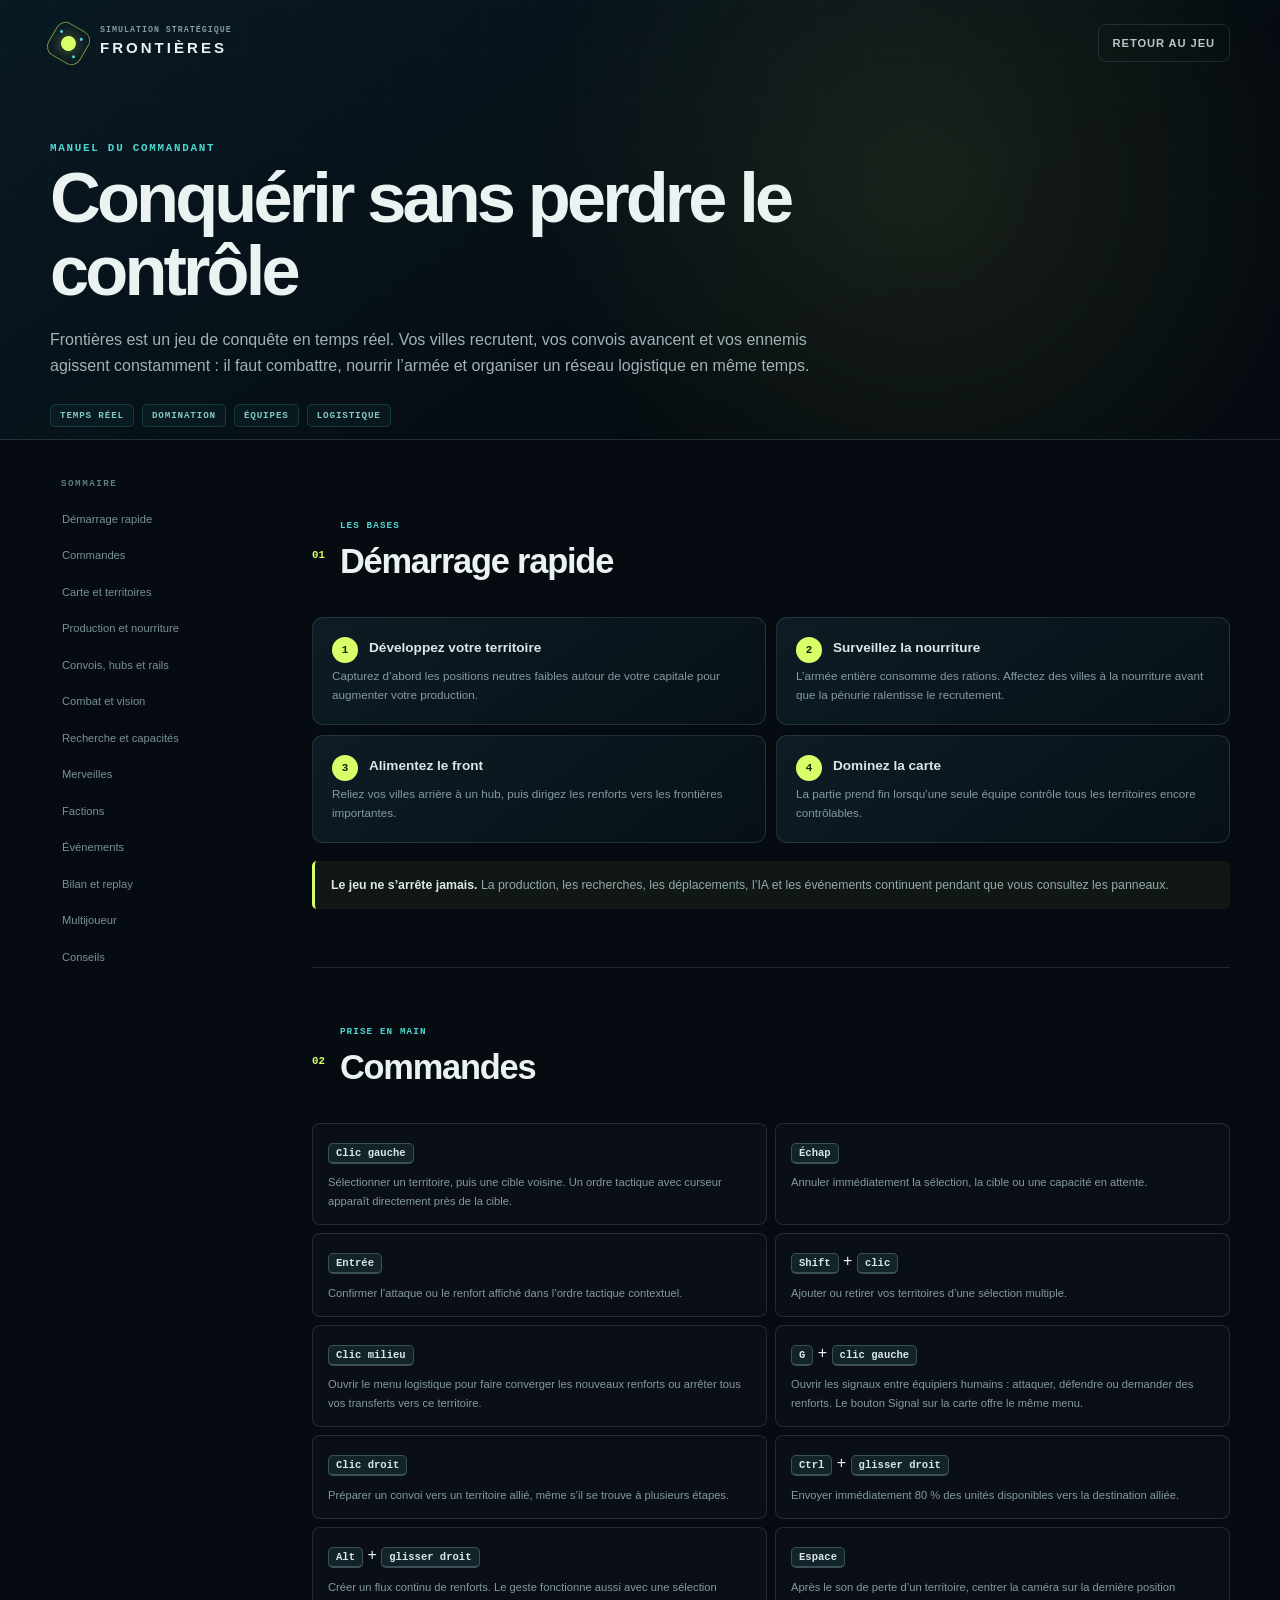
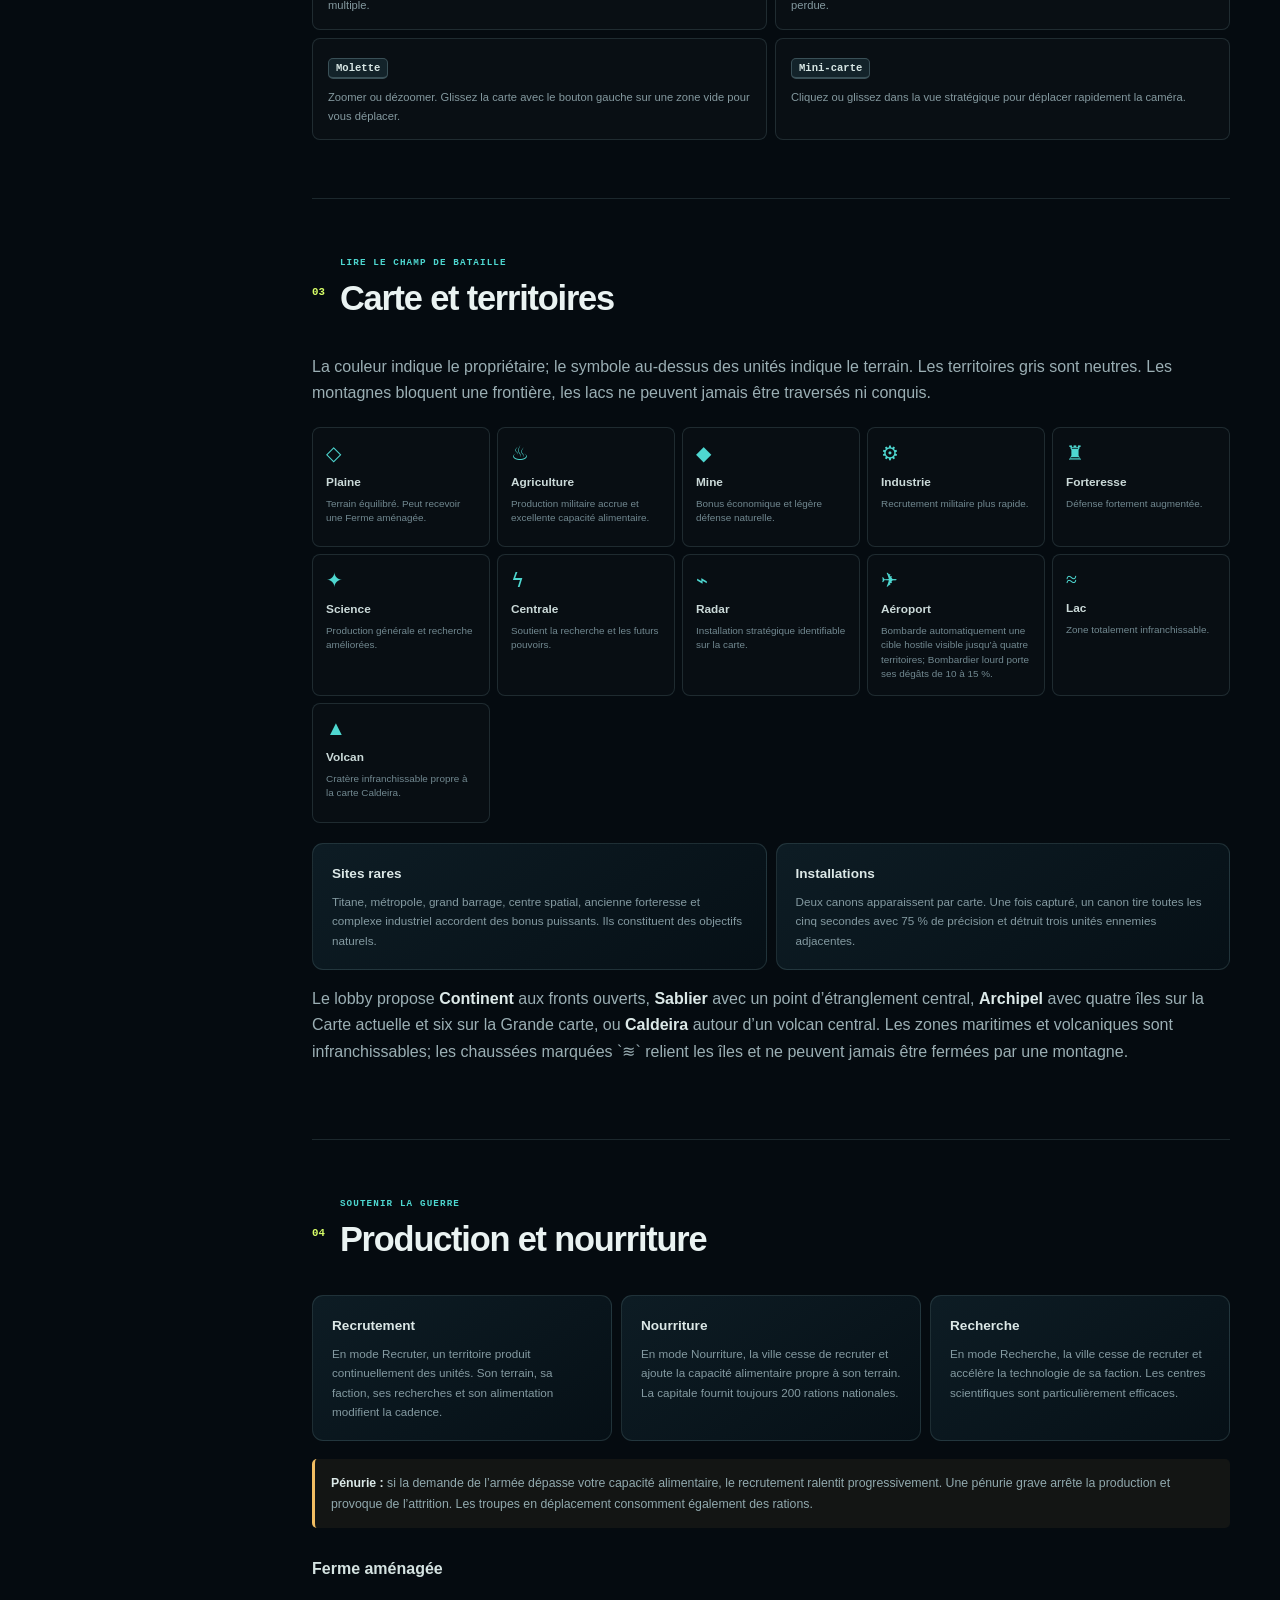
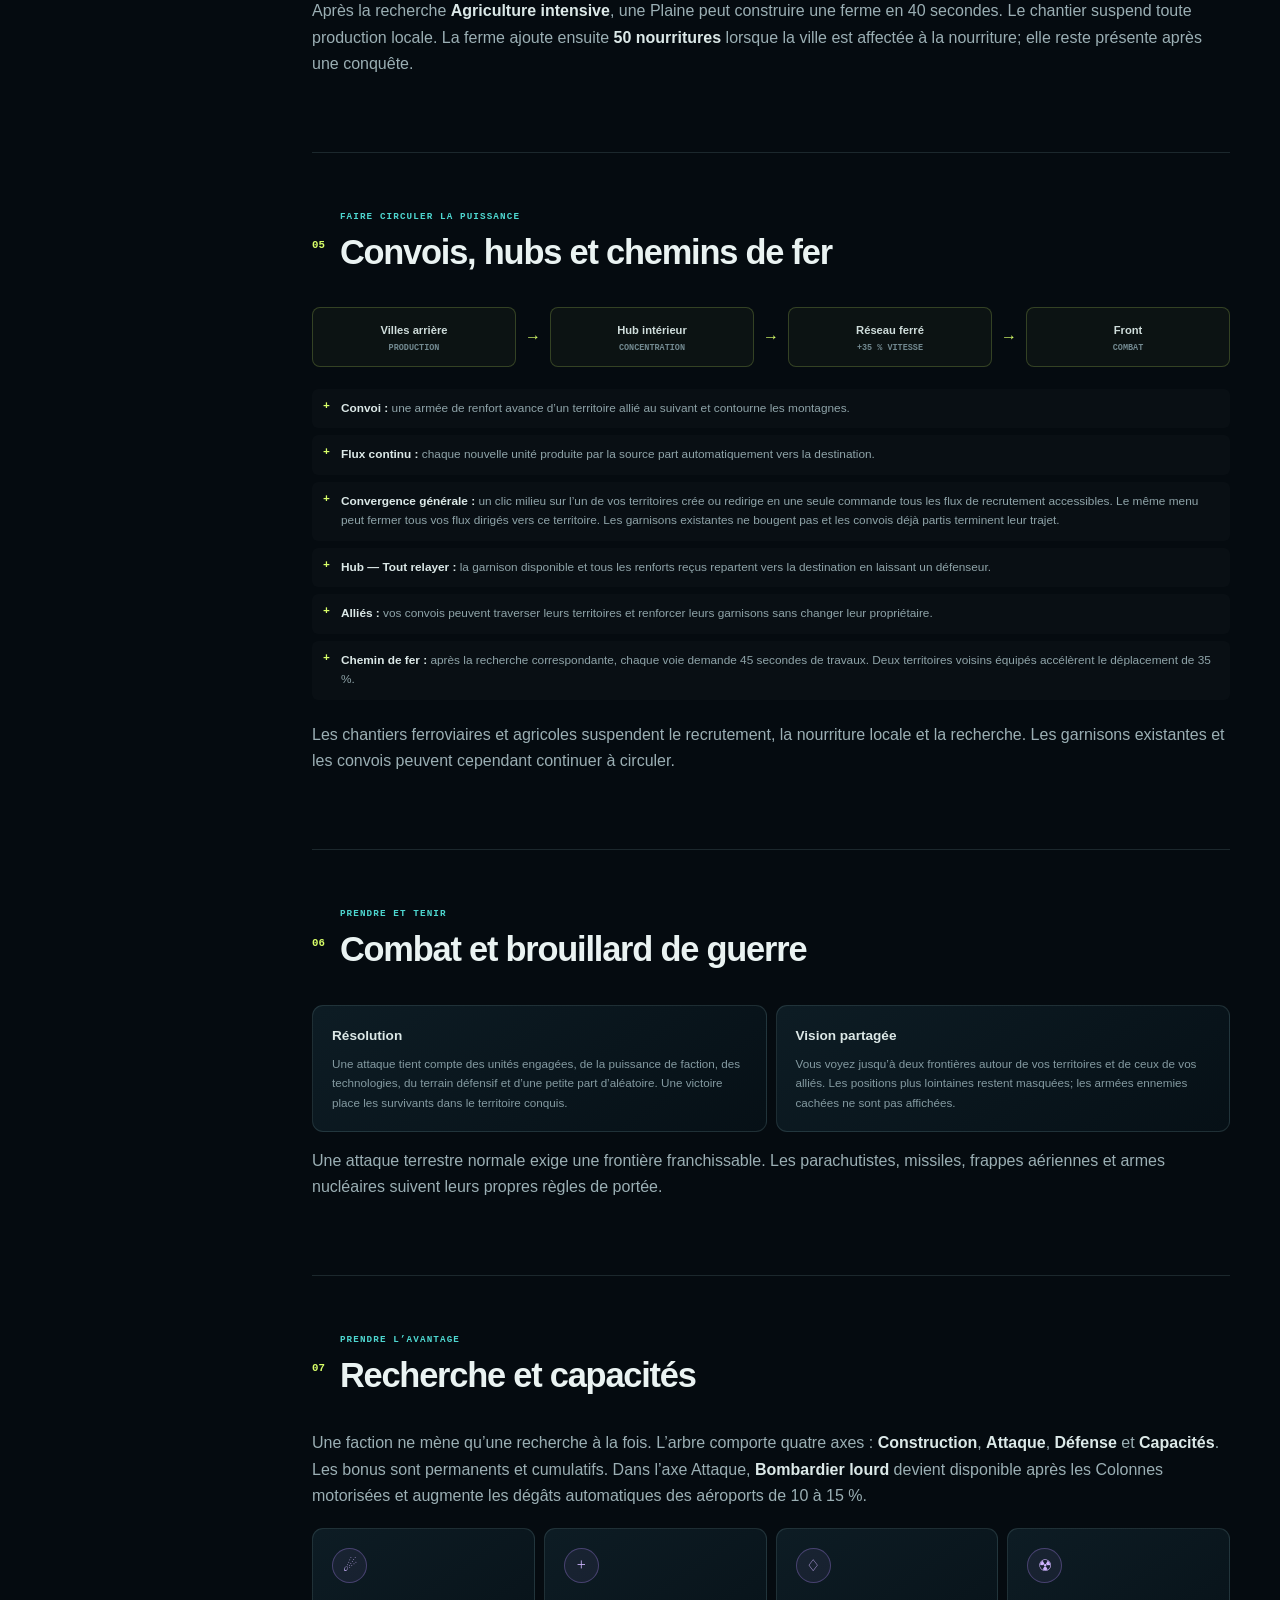
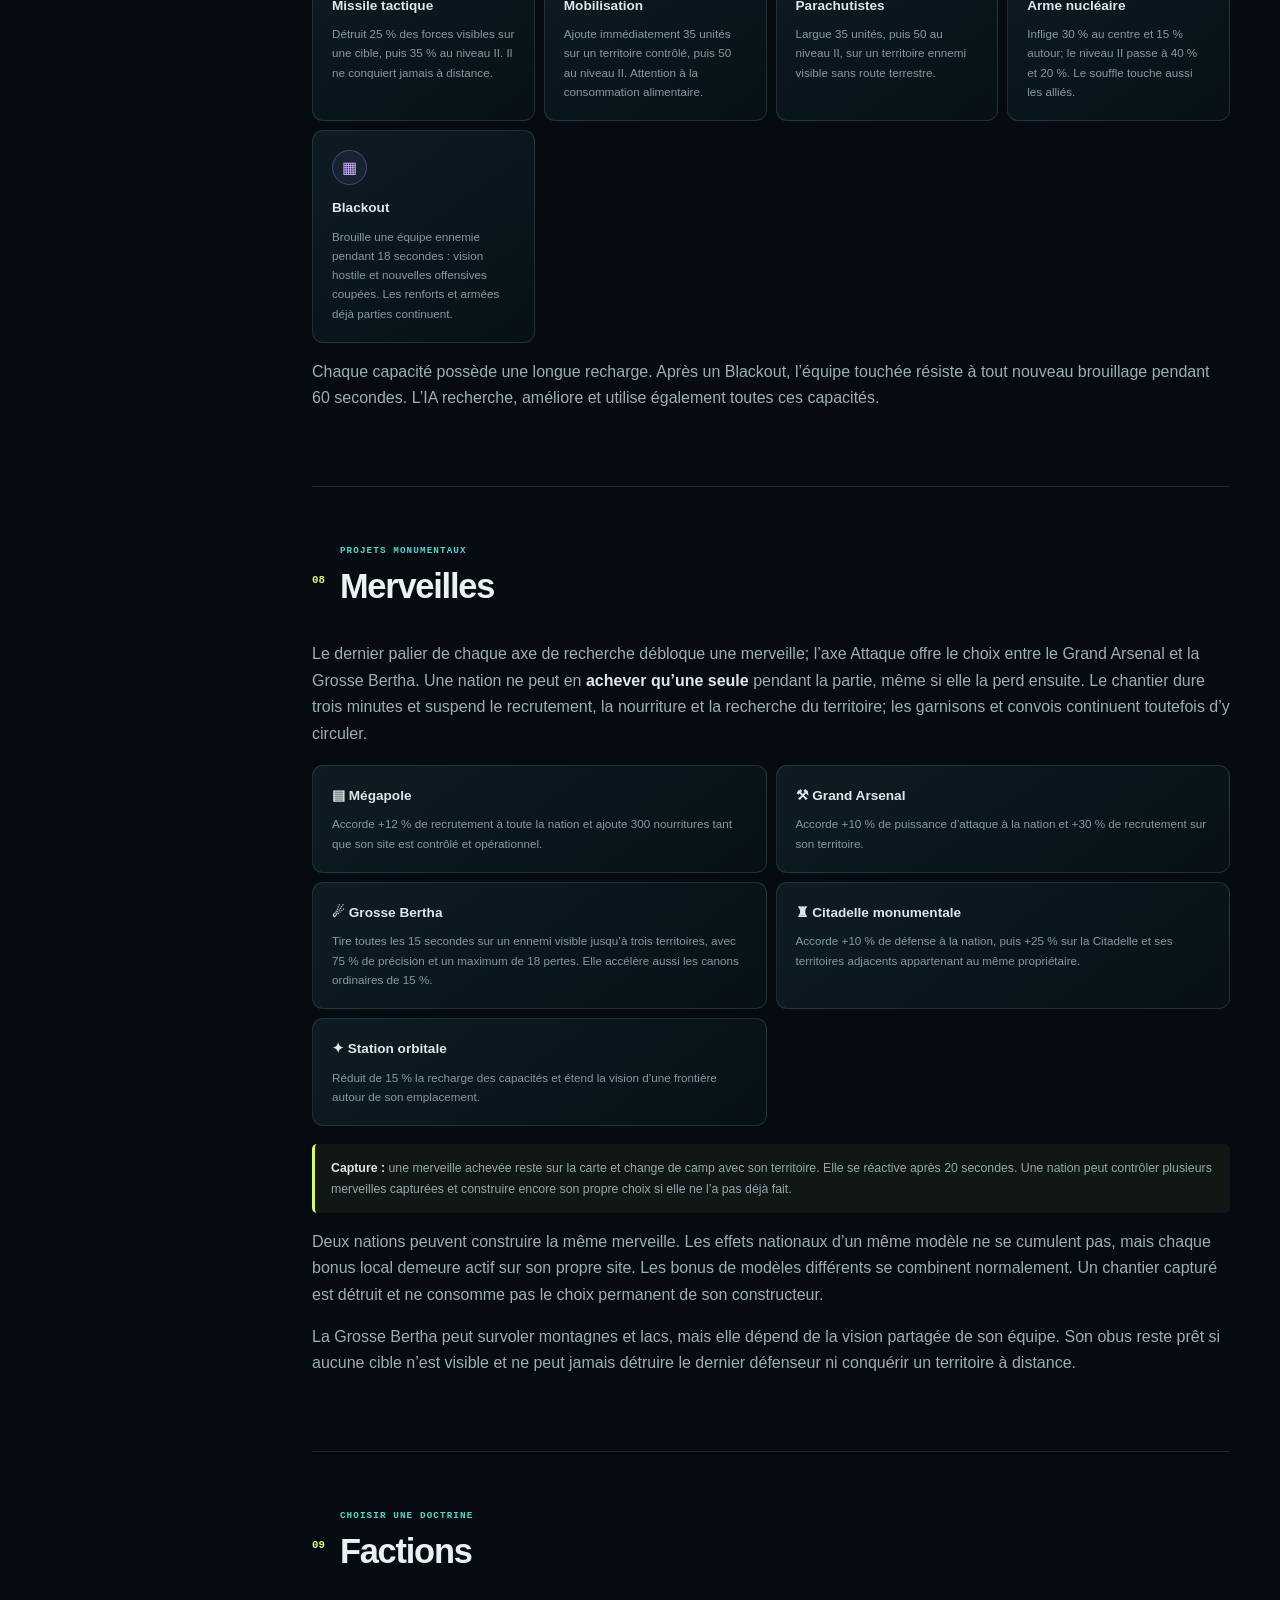
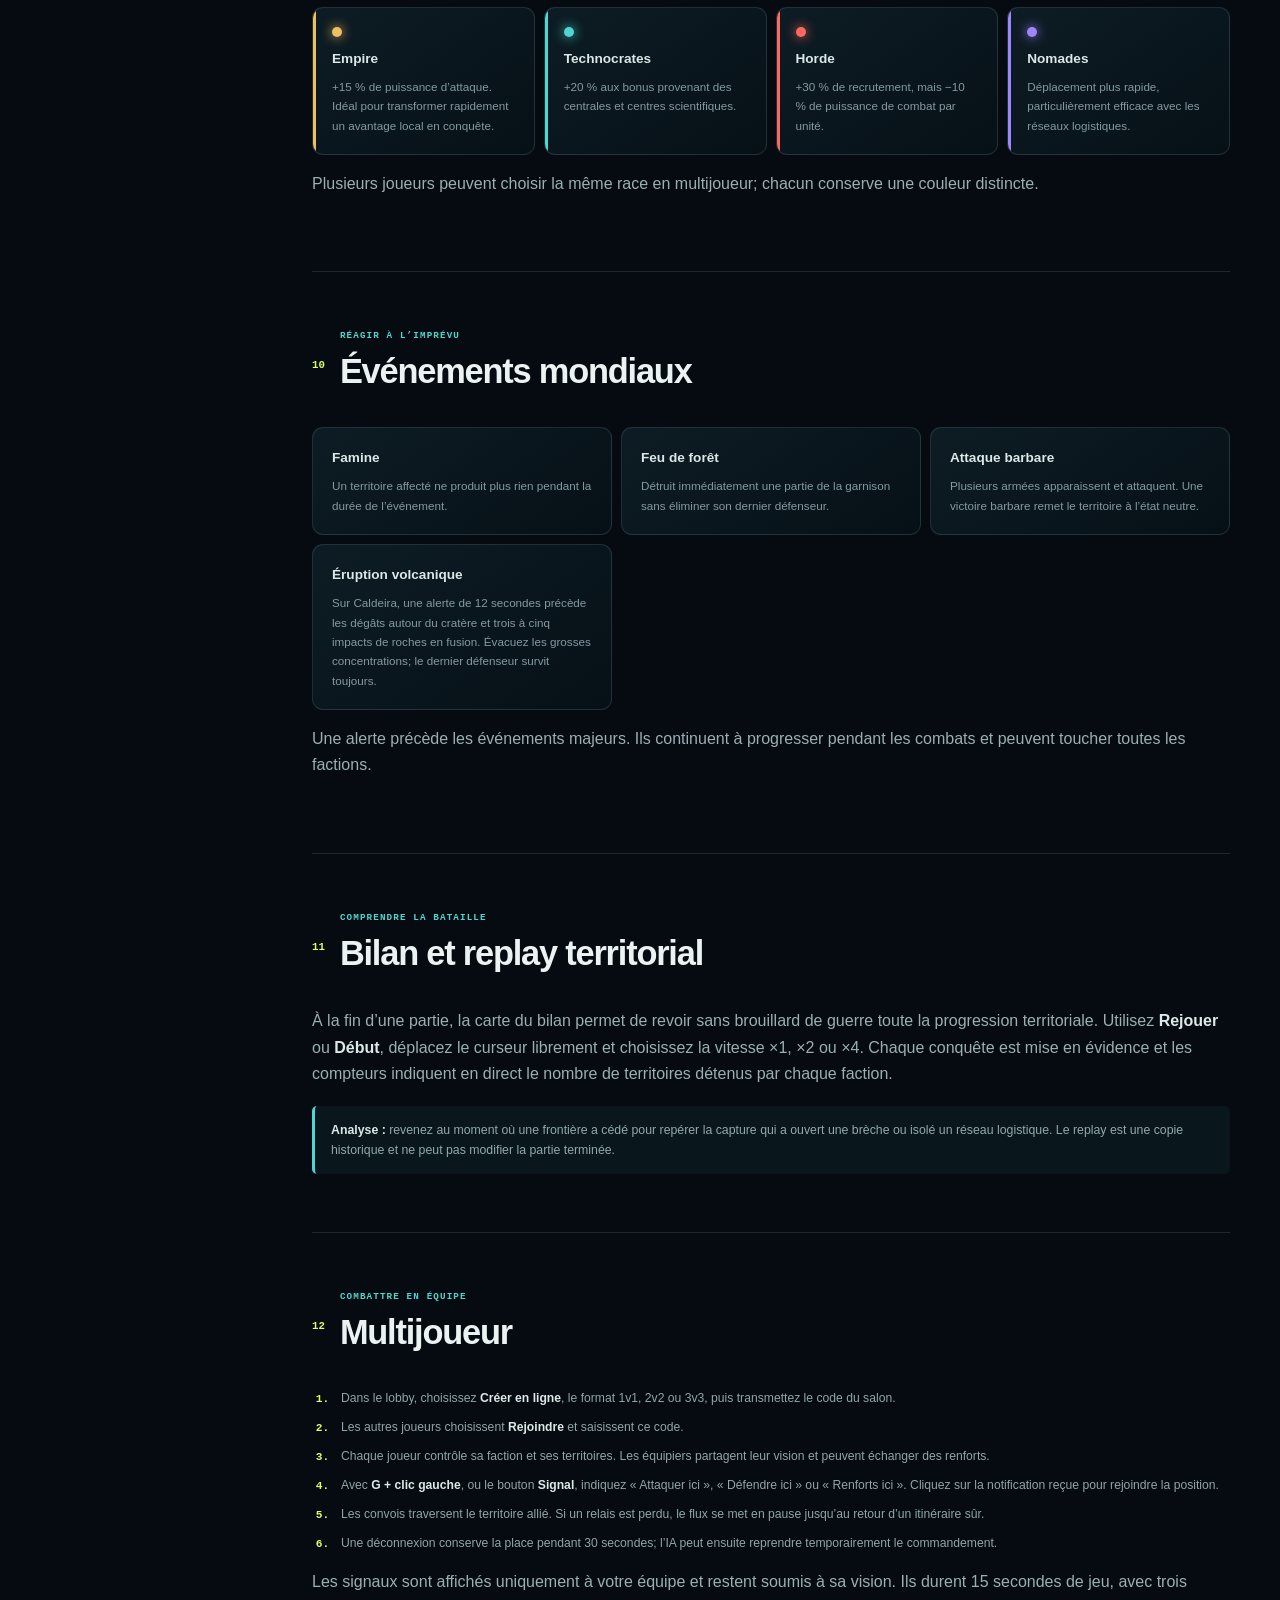
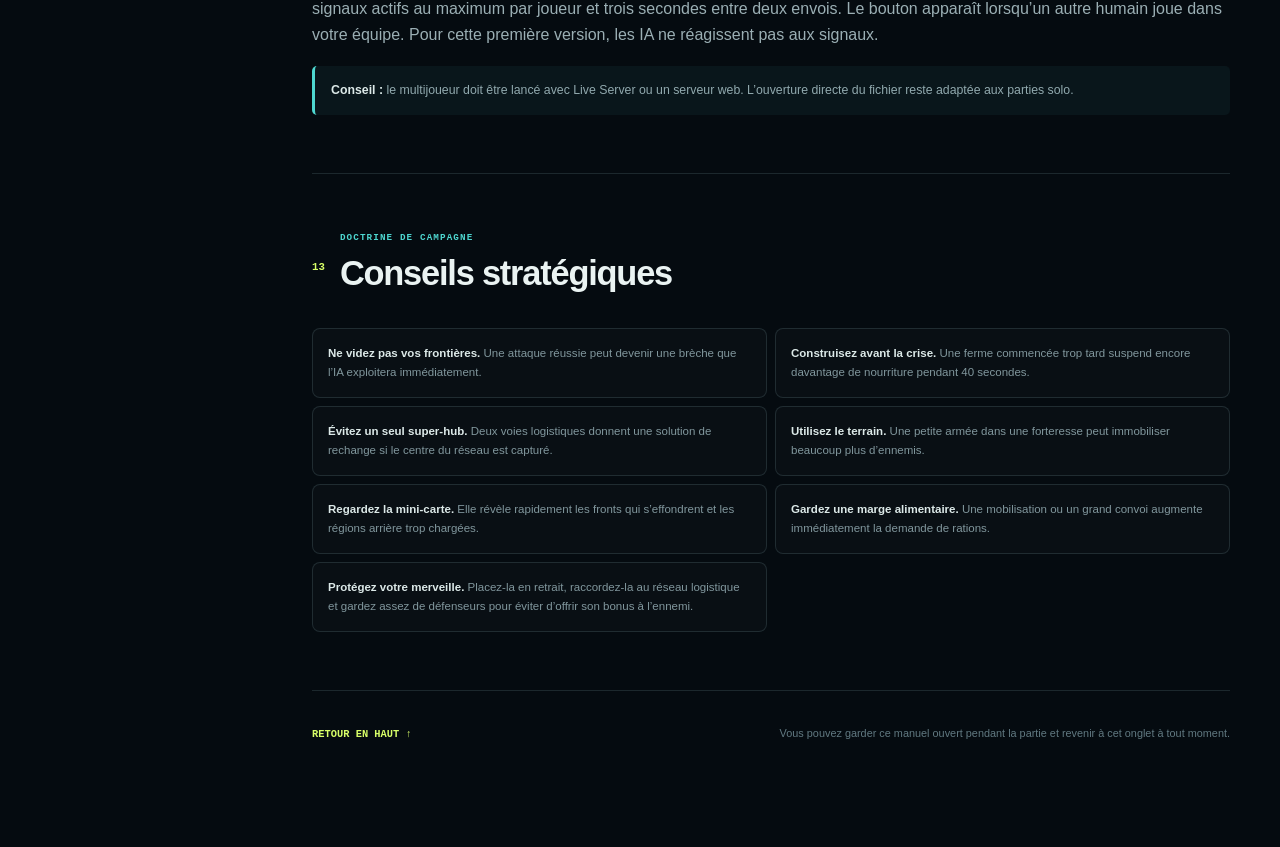
==== commit 9265a0d5: "Ia" ====
--- a/aide.html
+++ b/aide.html
@@ -88,12 +88,13 @@
                     <article><i>⌁</i><strong>Radar</strong><span>Installation stratégique identifiable sur la carte.</span></article>
                     <article><i>✈</i><strong>Aéroport</strong><span>Bombarde automatiquement une cible hostile visible jusqu’à quatre territoires; Bombardier lourd porte ses dégâts de 10 à 15 %.</span></article>
                     <article><i>≈</i><strong>Lac</strong><span>Zone totalement infranchissable.</span></article>
+                    <article><i>▲</i><strong>Volcan</strong><span>Cratère infranchissable propre à la carte Caldeira.</span></article>
                 </div>
                 <div class="two-columns">
                     <article class="info-card"><h3>Sites rares</h3><p>Titane, métropole, grand barrage, centre spatial, ancienne forteresse et complexe industriel accordent des bonus puissants. Ils constituent des objectifs naturels.</p></article>
                     <article class="info-card"><h3>Installations</h3><p>Deux canons apparaissent par carte. Une fois capturé, un canon tire toutes les cinq secondes avec 75 % de précision et détruit trois unités ennemies adjacentes.</p></article>
                 </div>
-                <p>Le lobby propose <strong>Continent</strong> aux fronts ouverts, <strong>Sablier</strong> avec un point d’étranglement central, ou <strong>Archipel</strong> avec quatre îles sur la Carte actuelle et six sur la Grande carte. Les zones maritimes sont infranchissables; les chaussées marquées `≋` relient les îles et ne peuvent jamais être fermées par une montagne.</p>
+                <p>Le lobby propose <strong>Continent</strong> aux fronts ouverts, <strong>Sablier</strong> avec un point d’étranglement central, <strong>Archipel</strong> avec quatre îles sur la Carte actuelle et six sur la Grande carte, ou <strong>Caldeira</strong> autour d’un volcan central. Les zones maritimes et volcaniques sont infranchissables; les chaussées marquées `≋` relient les îles et ne peuvent jamais être fermées par une montagne.</p>
             </section>
 
             <section class="guide-section" id="production">
@@ -178,6 +179,7 @@
                     <article class="info-card"><h3>Famine</h3><p>Un territoire affecté ne produit plus rien pendant la durée de l’événement.</p></article>
                     <article class="info-card"><h3>Feu de forêt</h3><p>Détruit immédiatement une partie de la garnison sans éliminer son dernier défenseur.</p></article>
                     <article class="info-card"><h3>Attaque barbare</h3><p>Plusieurs armées apparaissent et attaquent. Une victoire barbare remet le territoire à l’état neutre.</p></article>
+                    <article class="info-card"><h3>Éruption volcanique</h3><p>Sur Caldeira, une alerte de 12 secondes précède les dégâts autour du cratère et trois à cinq impacts de roches en fusion. Évacuez les grosses concentrations; le dernier défenseur survit toujours.</p></article>
                 </div>
                 <p>Une alerte précède les événements majeurs. Ils continuent à progresser pendant les combats et peuvent toucher toutes les factions.</p>
             </section>
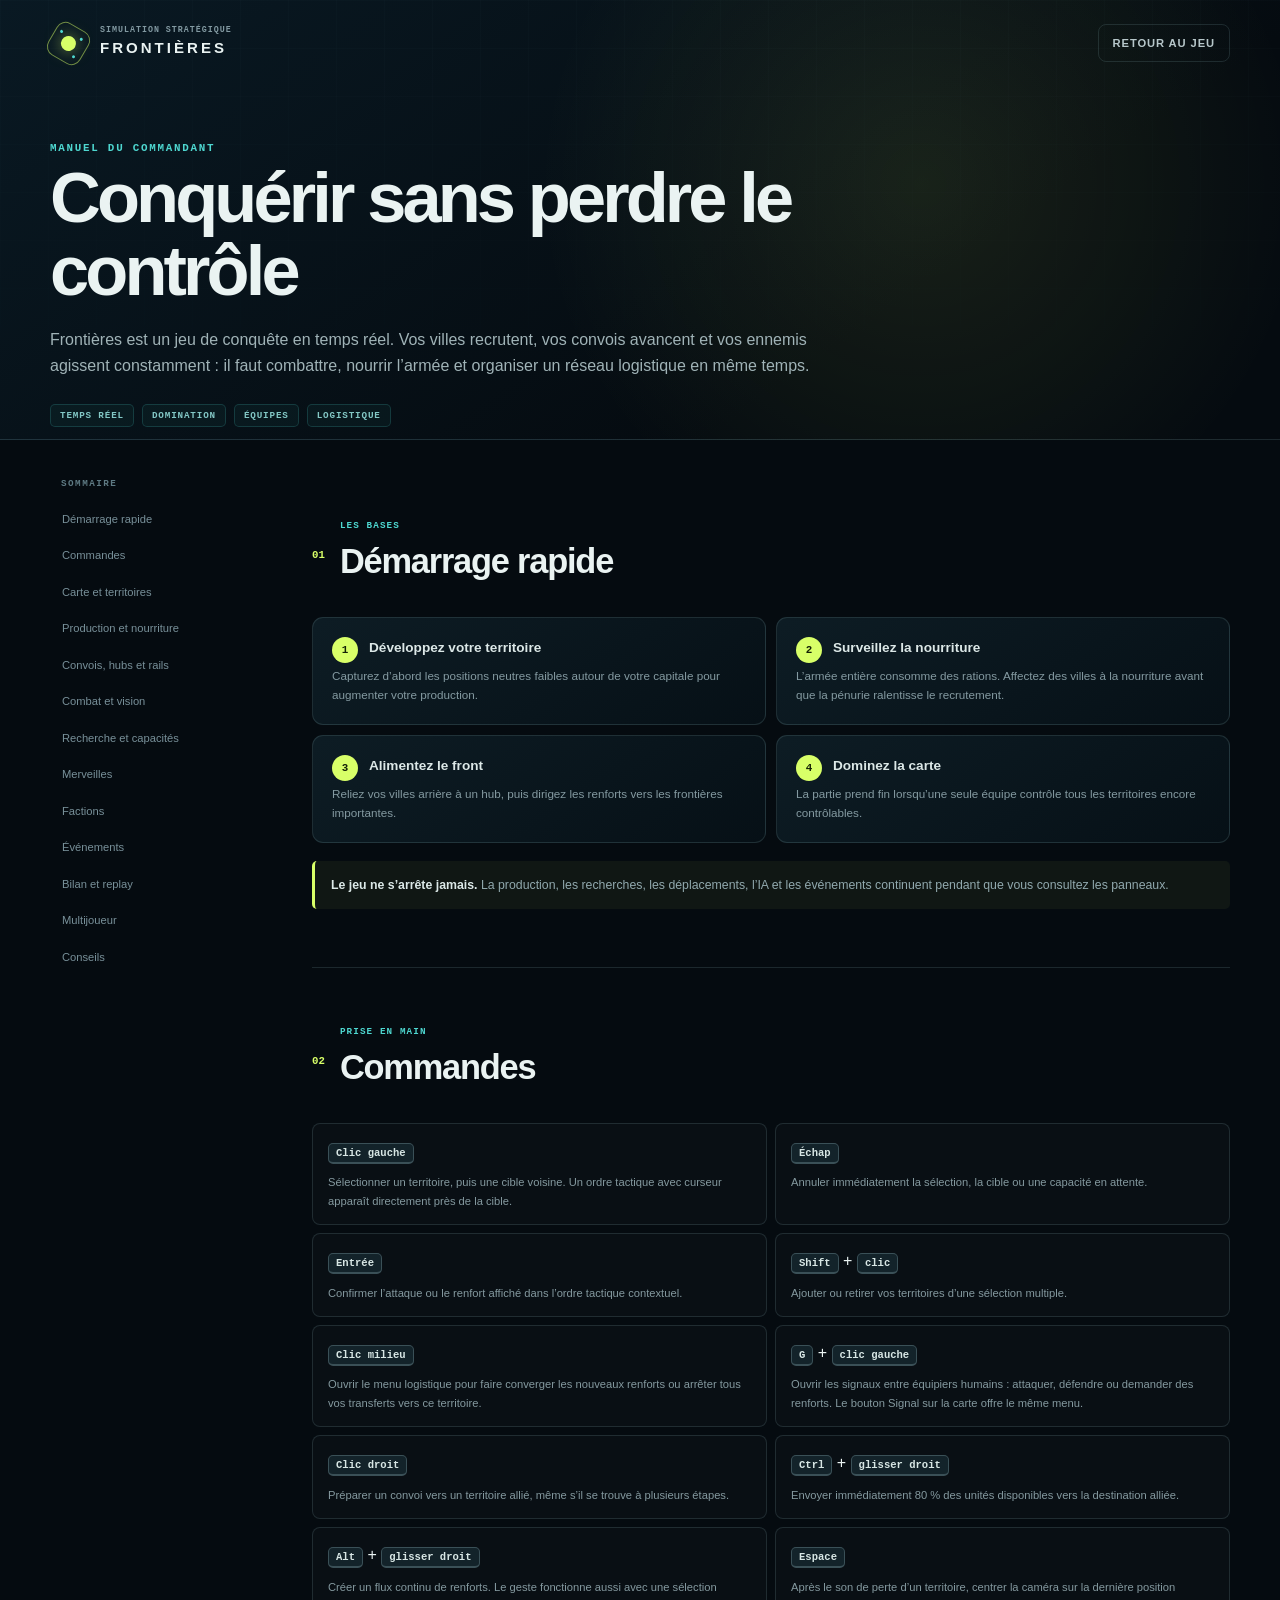
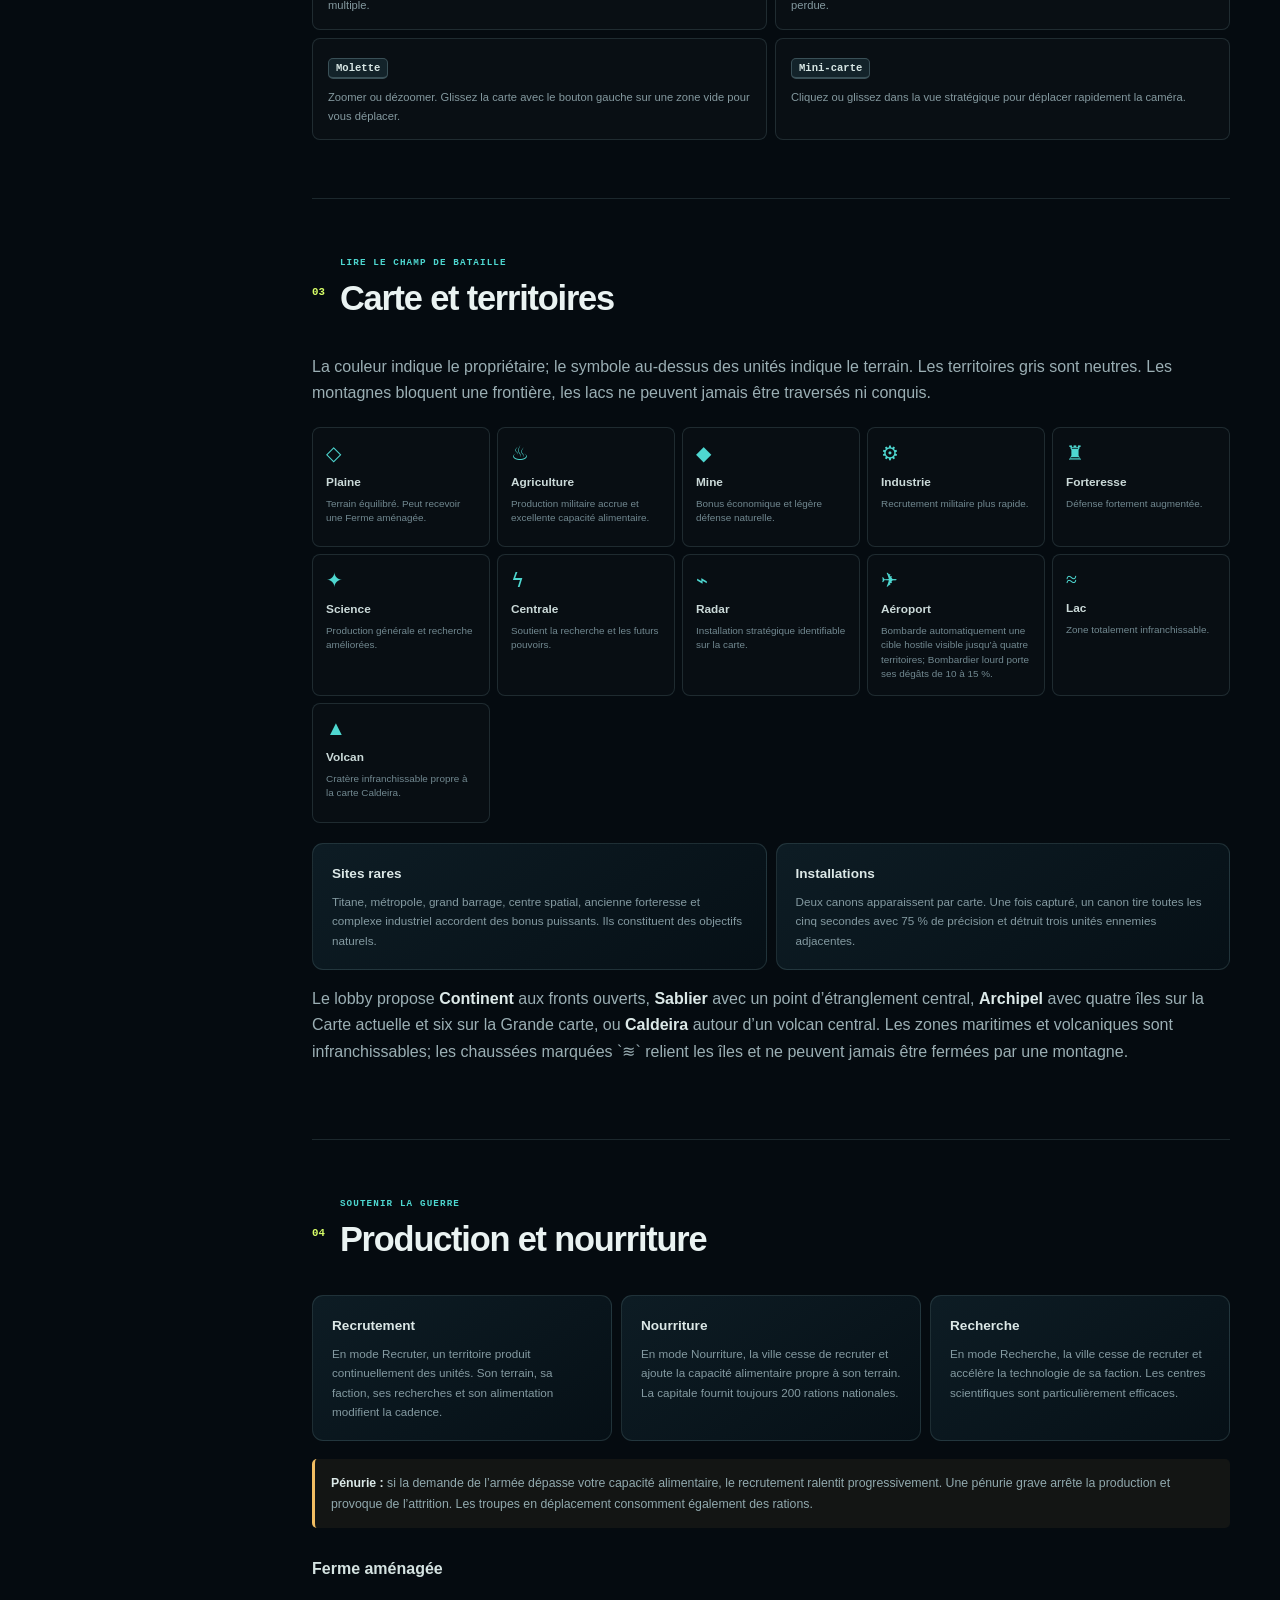
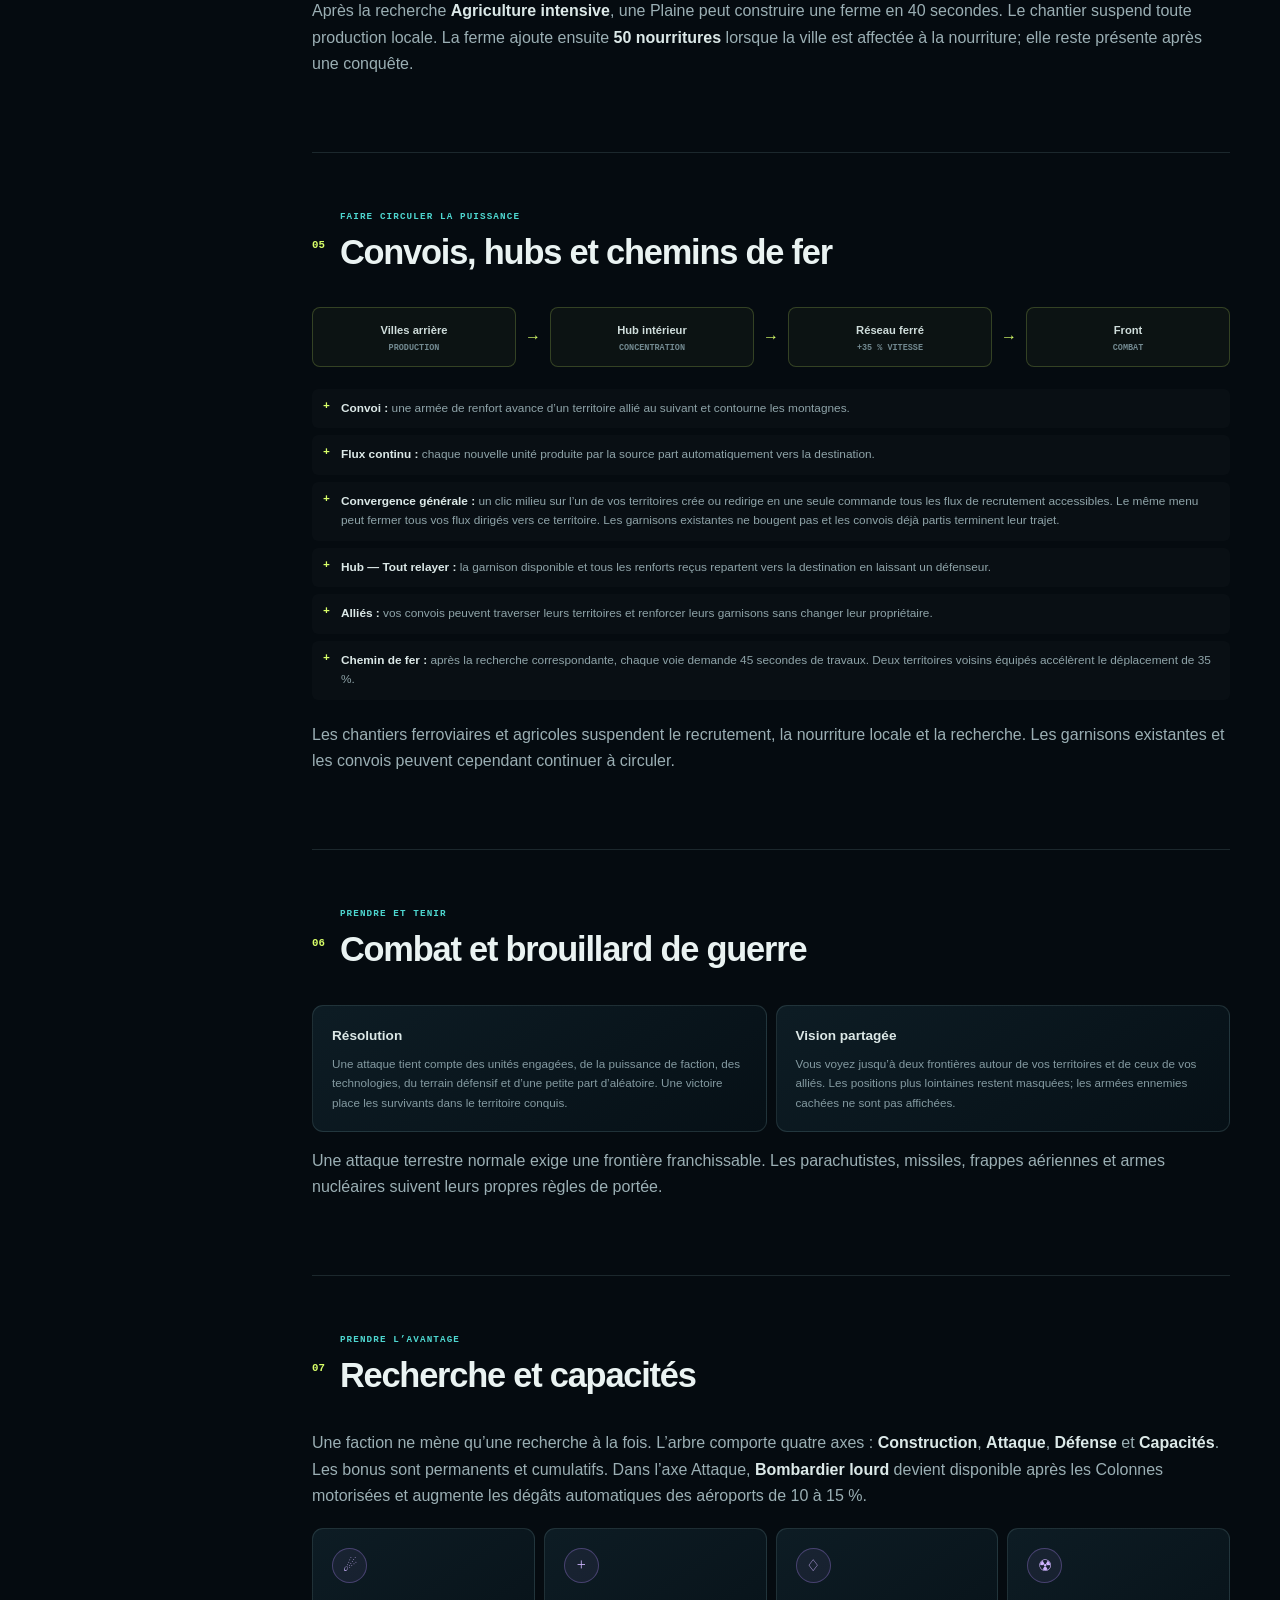
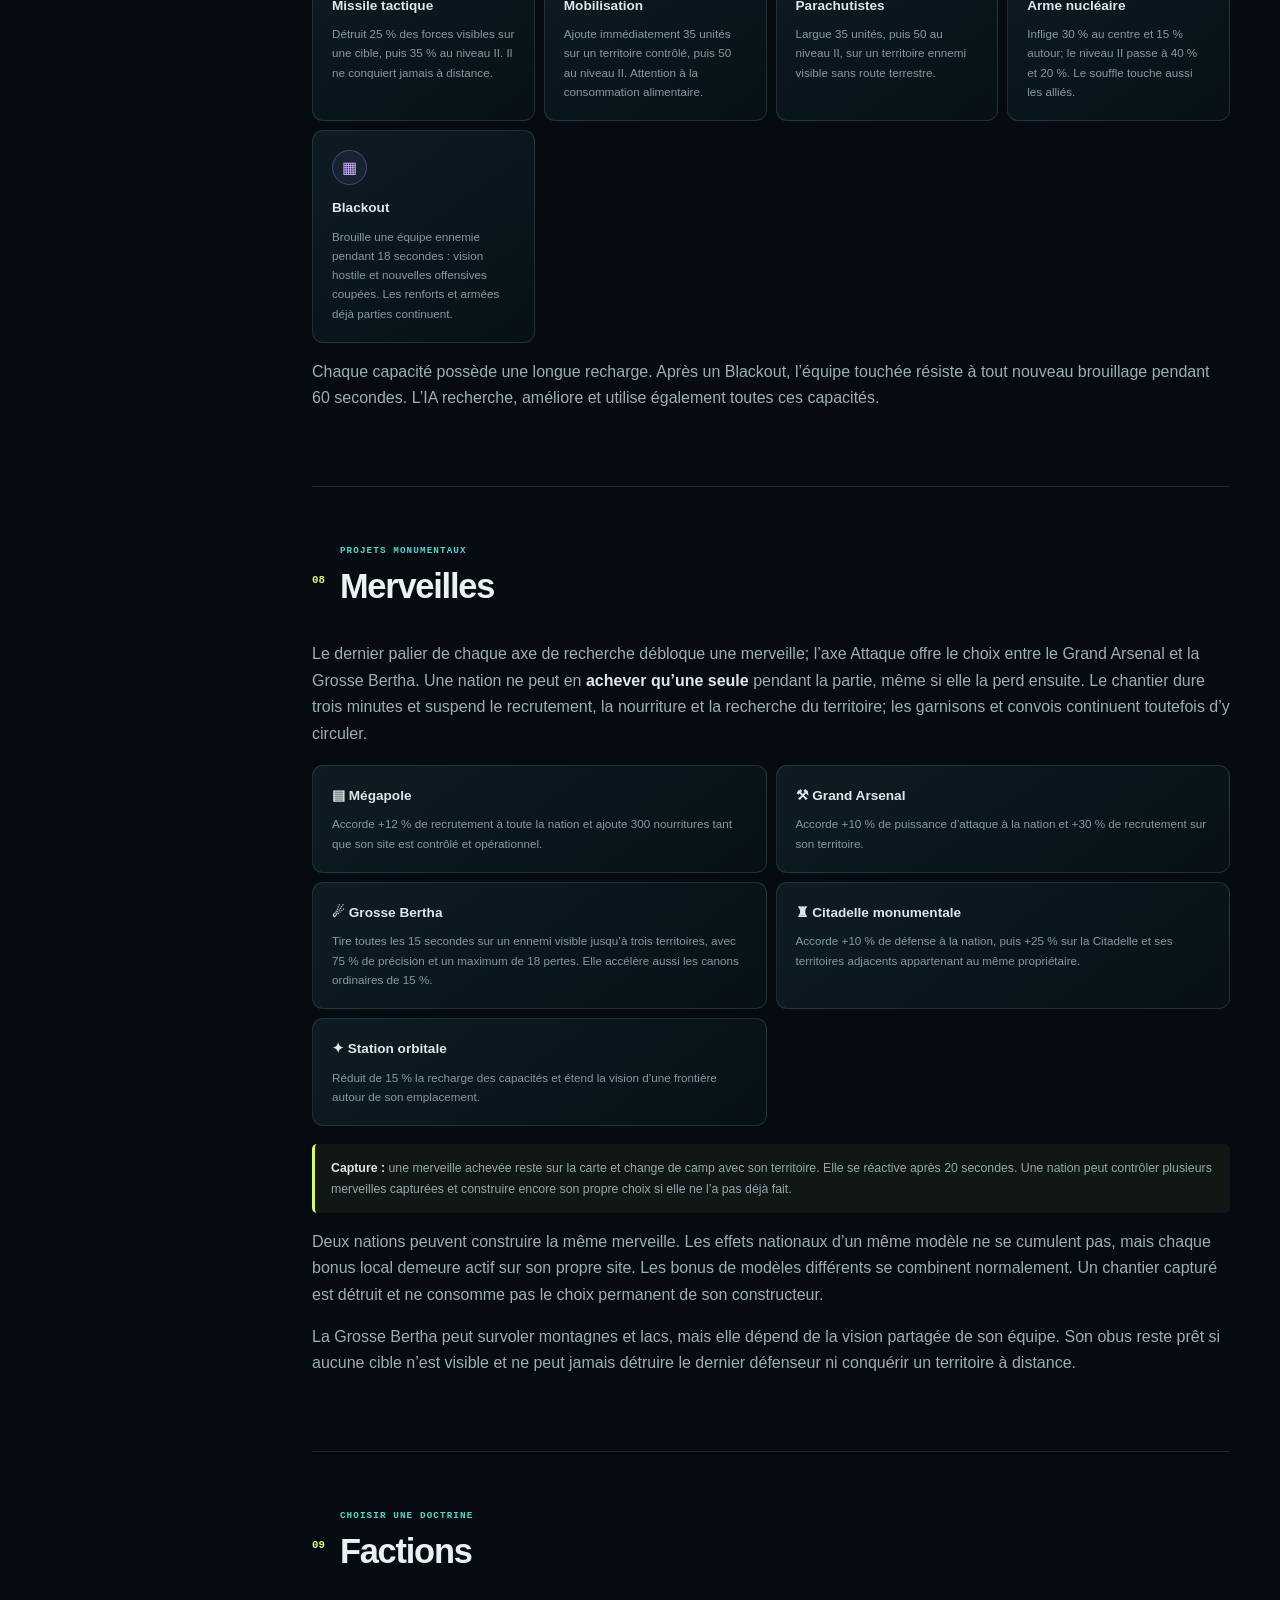
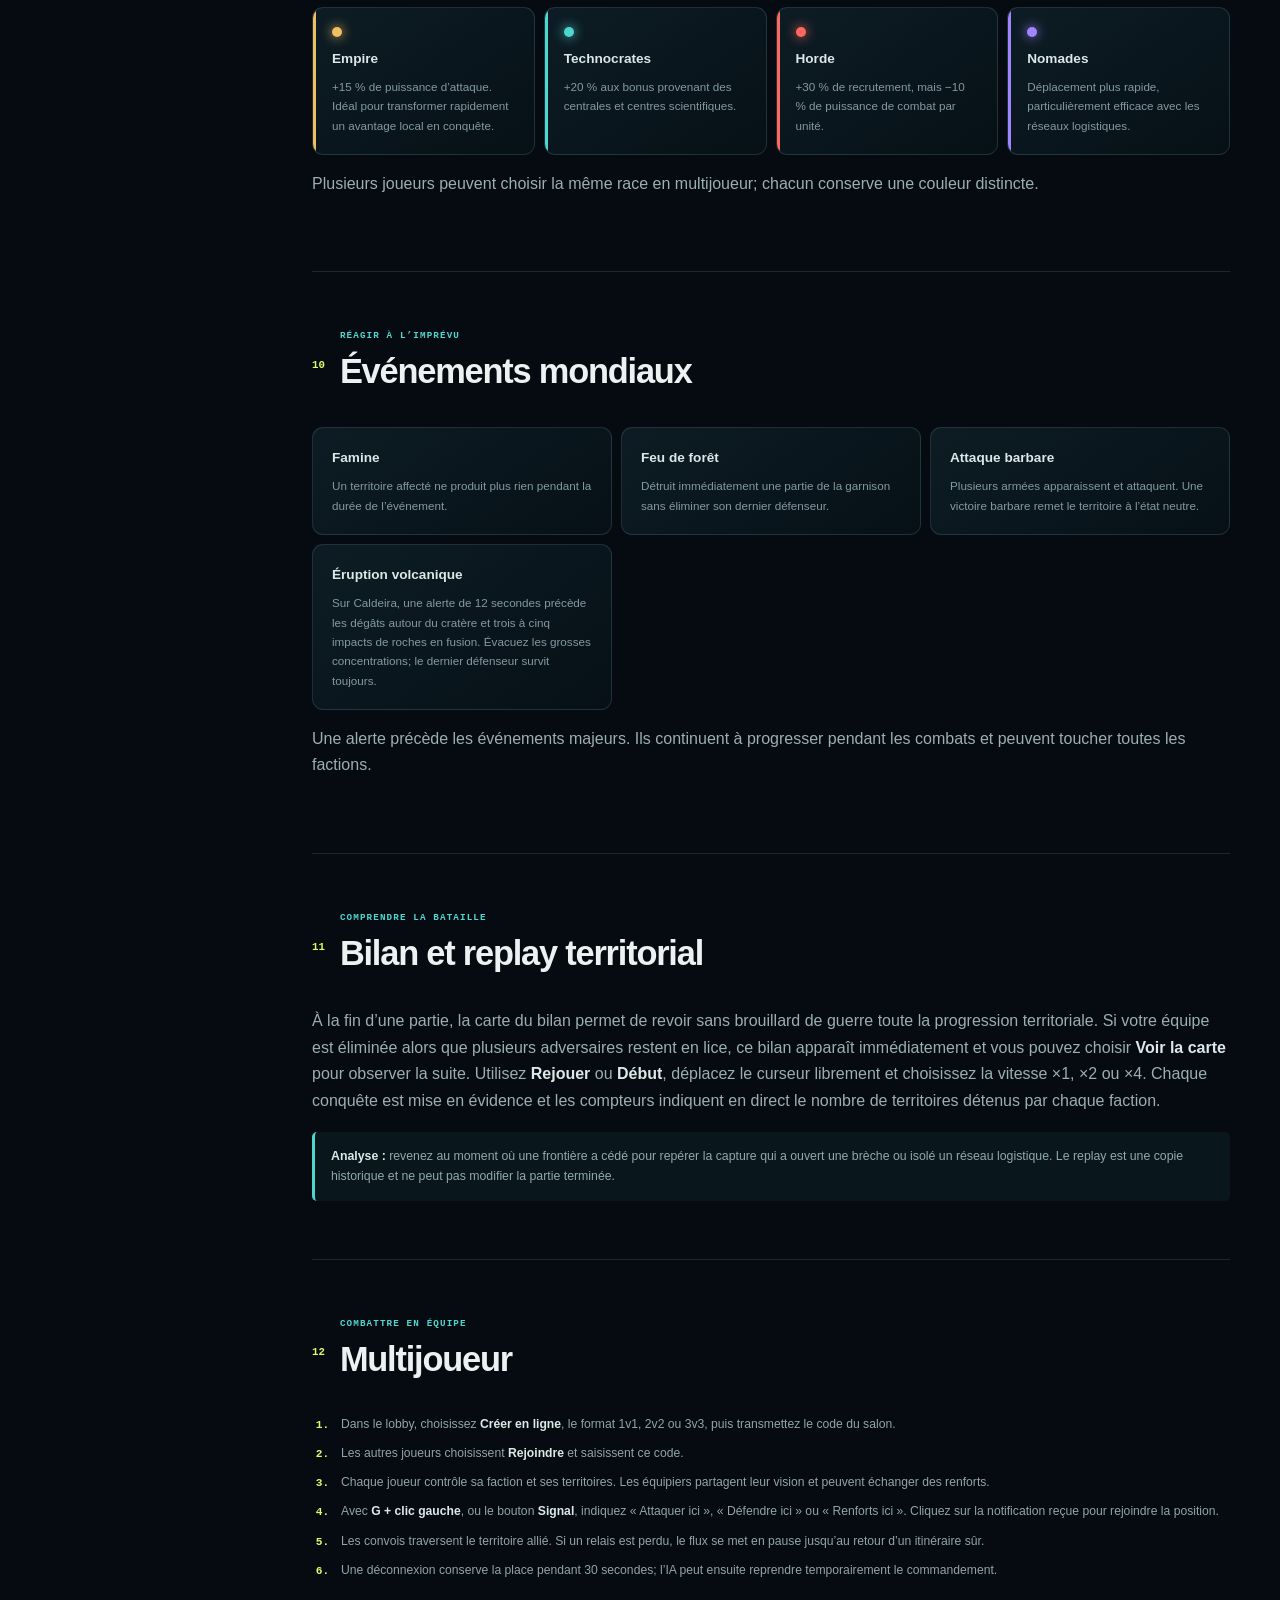
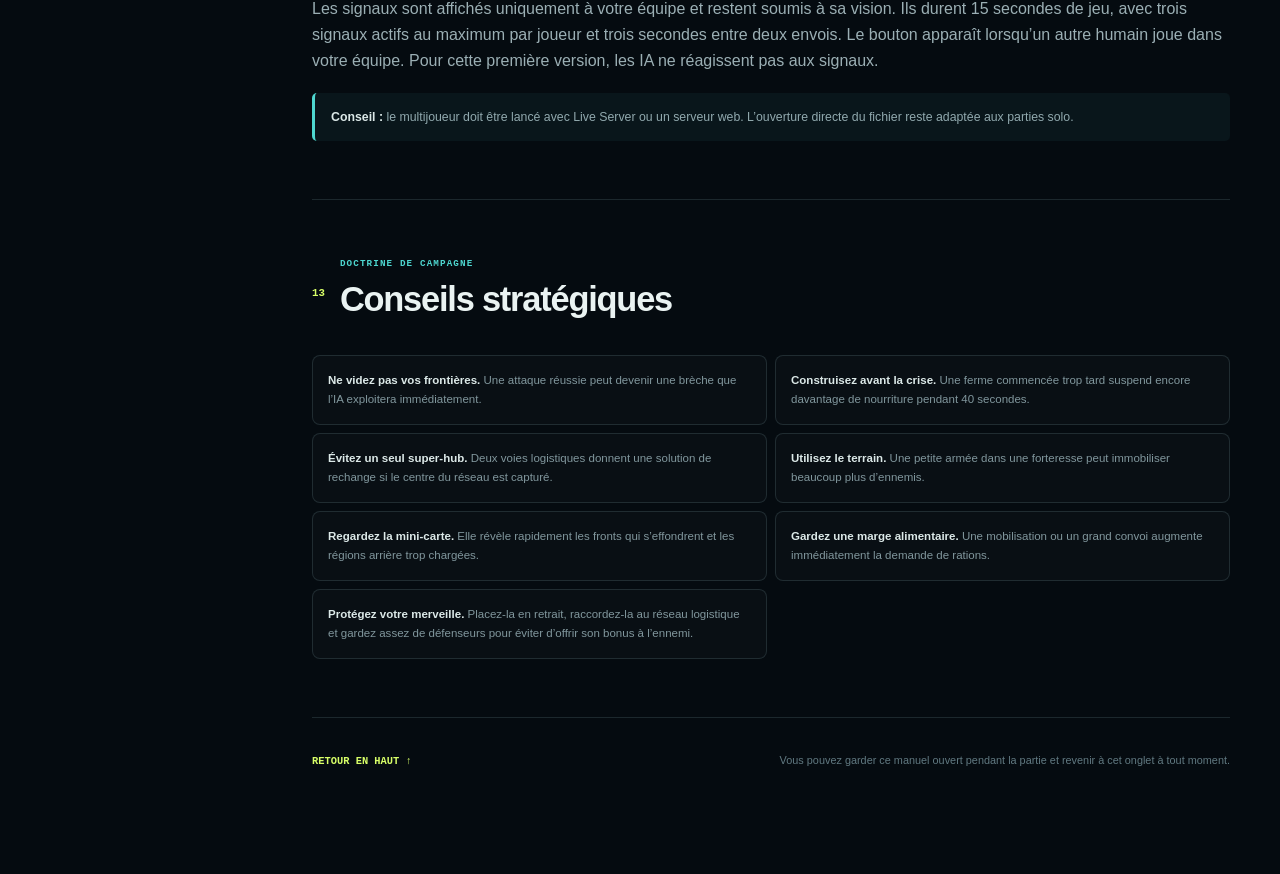
==== commit 350aeba9: "clean up" ====
--- a/aide.html
+++ b/aide.html
@@ -186,7 +186,7 @@
 
             <section class="guide-section" id="bilan">
                 <div class="section-heading"><span>11</span><div><p>Comprendre la bataille</p><h2>Bilan et replay territorial</h2></div></div>
-                <p>À la fin d’une partie, la carte du bilan permet de revoir sans brouillard de guerre toute la progression territoriale. Utilisez <strong>Rejouer</strong> ou <strong>Début</strong>, déplacez le curseur librement et choisissez la vitesse ×1, ×2 ou ×4. Chaque conquête est mise en évidence et les compteurs indiquent en direct le nombre de territoires détenus par chaque faction.</p>
+                <p>À la fin d’une partie, la carte du bilan permet de revoir sans brouillard de guerre toute la progression territoriale. Si votre équipe est éliminée alors que plusieurs adversaires restent en lice, ce bilan apparaît immédiatement et vous pouvez choisir <strong>Voir la carte</strong> pour observer la suite. Utilisez <strong>Rejouer</strong> ou <strong>Début</strong>, déplacez le curseur librement et choisissez la vitesse ×1, ×2 ou ×4. Chaque conquête est mise en évidence et les compteurs indiquent en direct le nombre de territoires détenus par chaque faction.</p>
                 <div class="callout"><strong>Analyse :</strong> revenez au moment où une frontière a cédé pour repérer la capture qui a ouvert une brèche ou isolé un réseau logistique. Le replay est une copie historique et ne peut pas modifier la partie terminée.</div>
             </section>
 
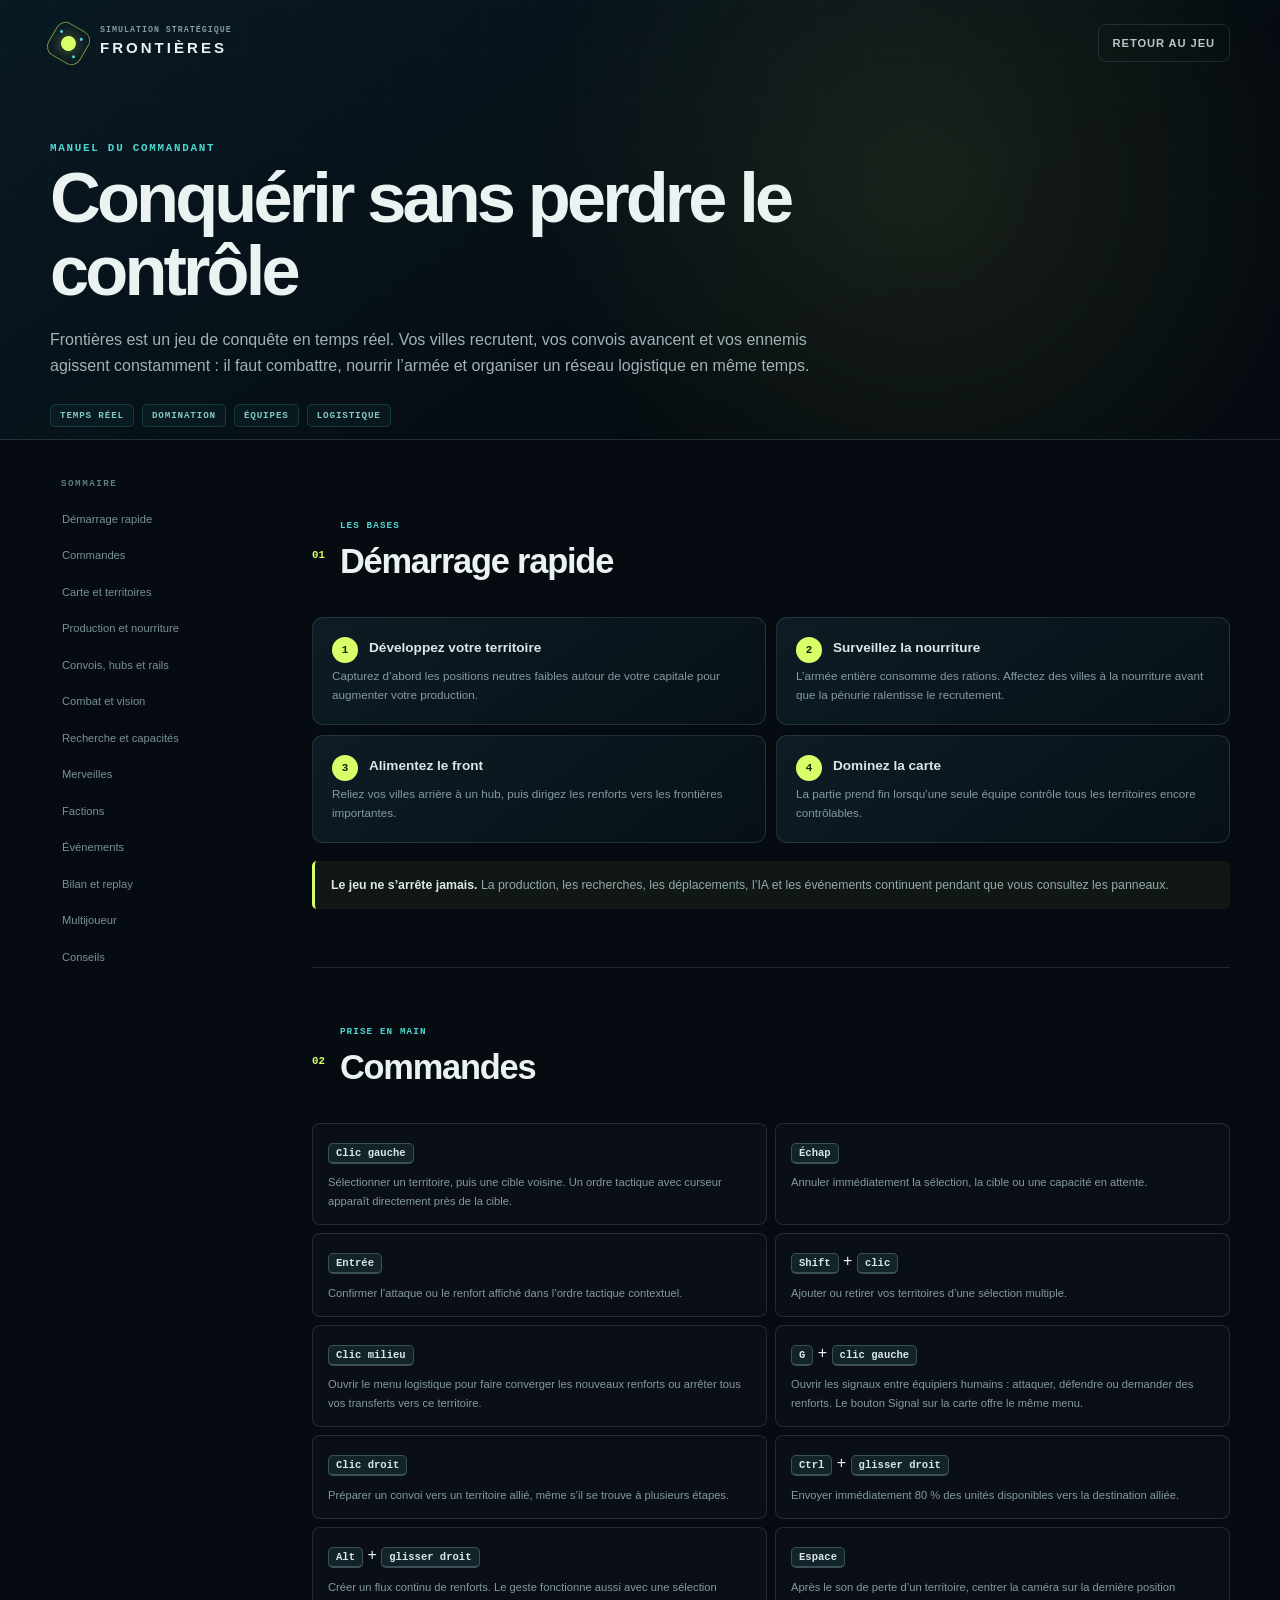
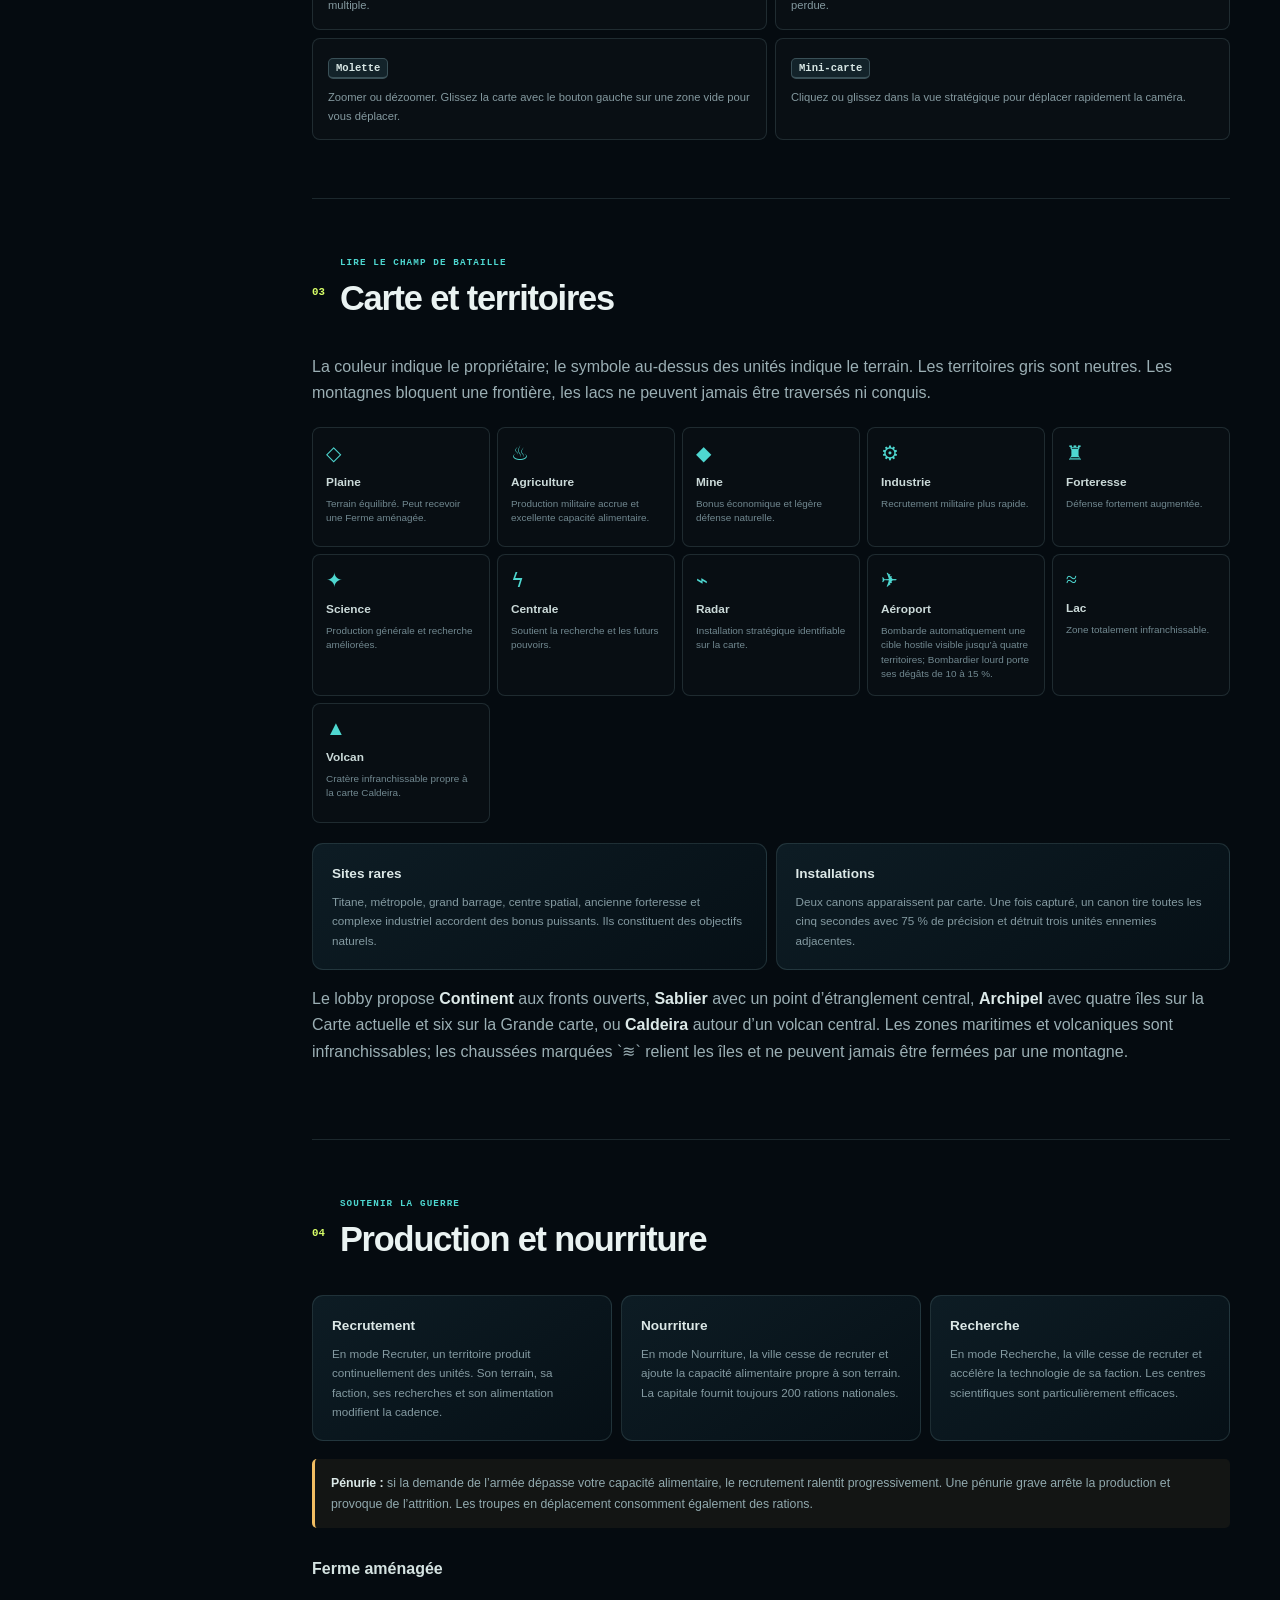
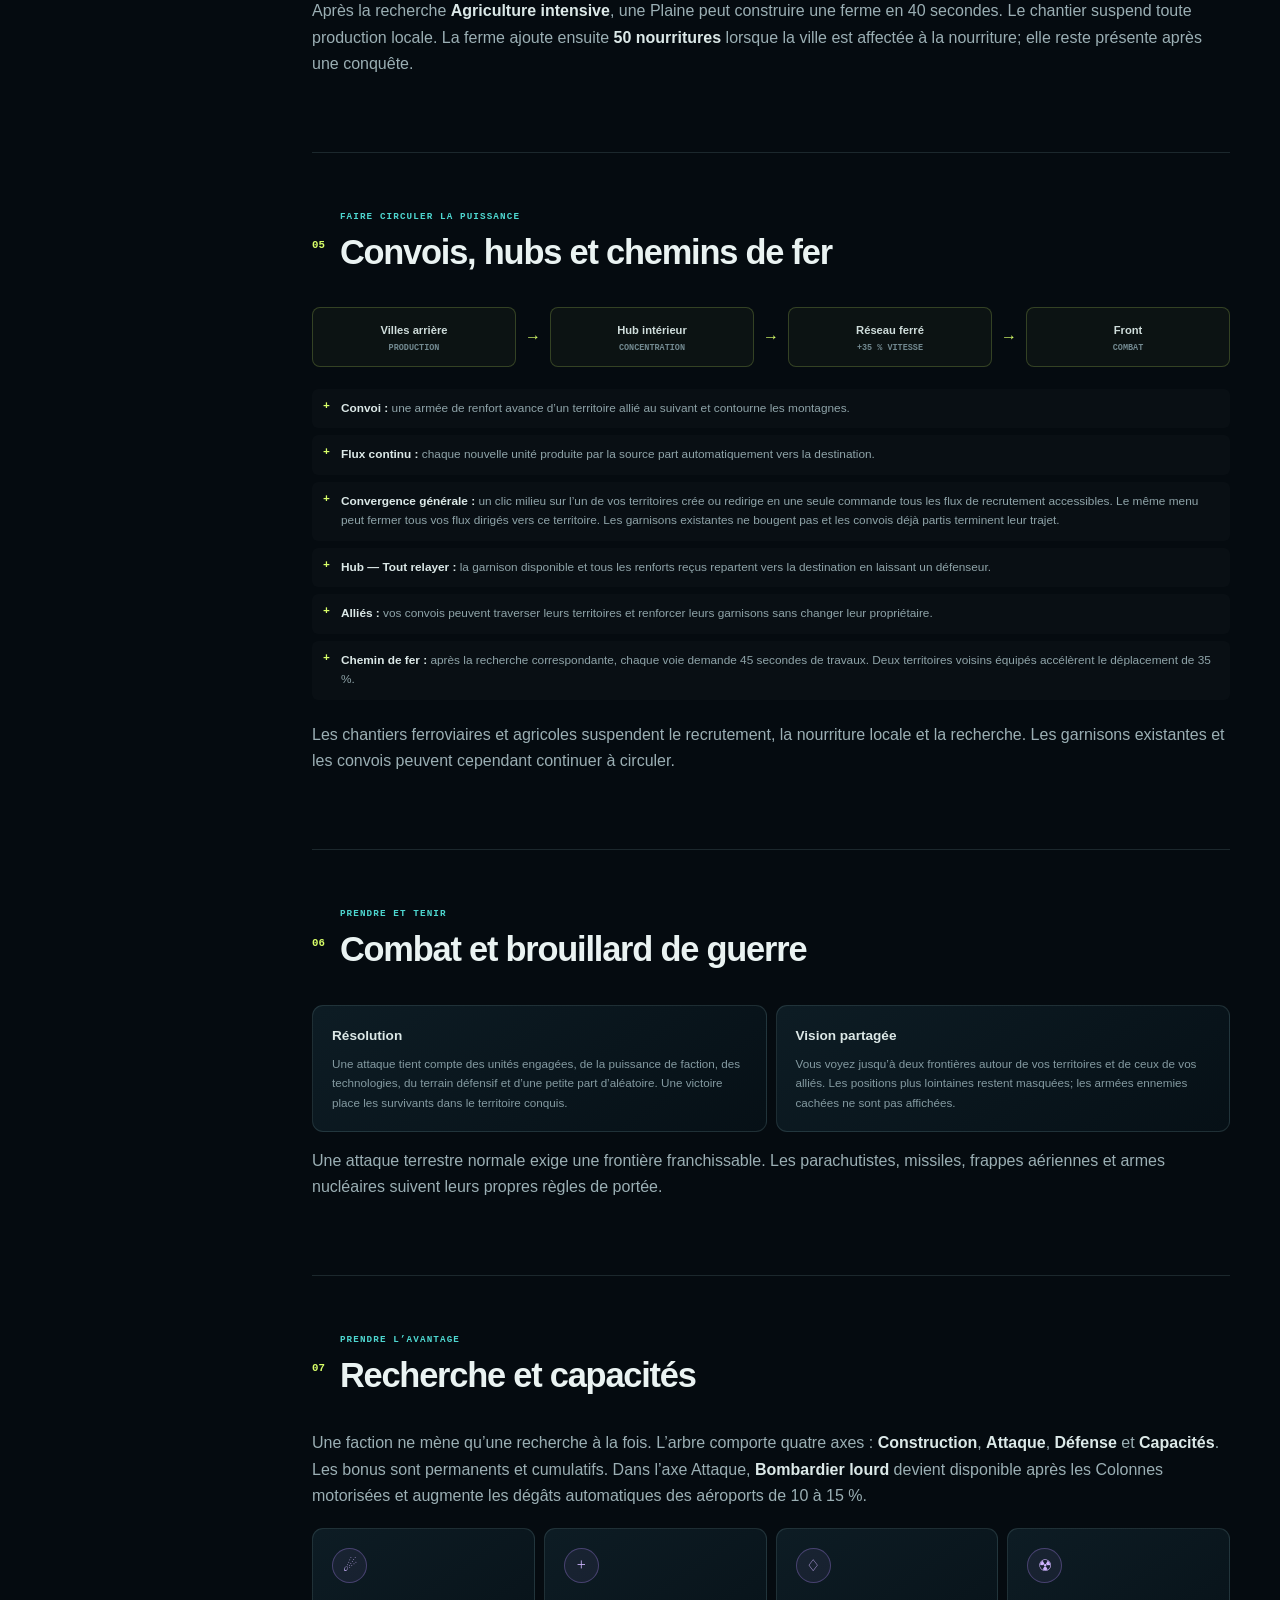
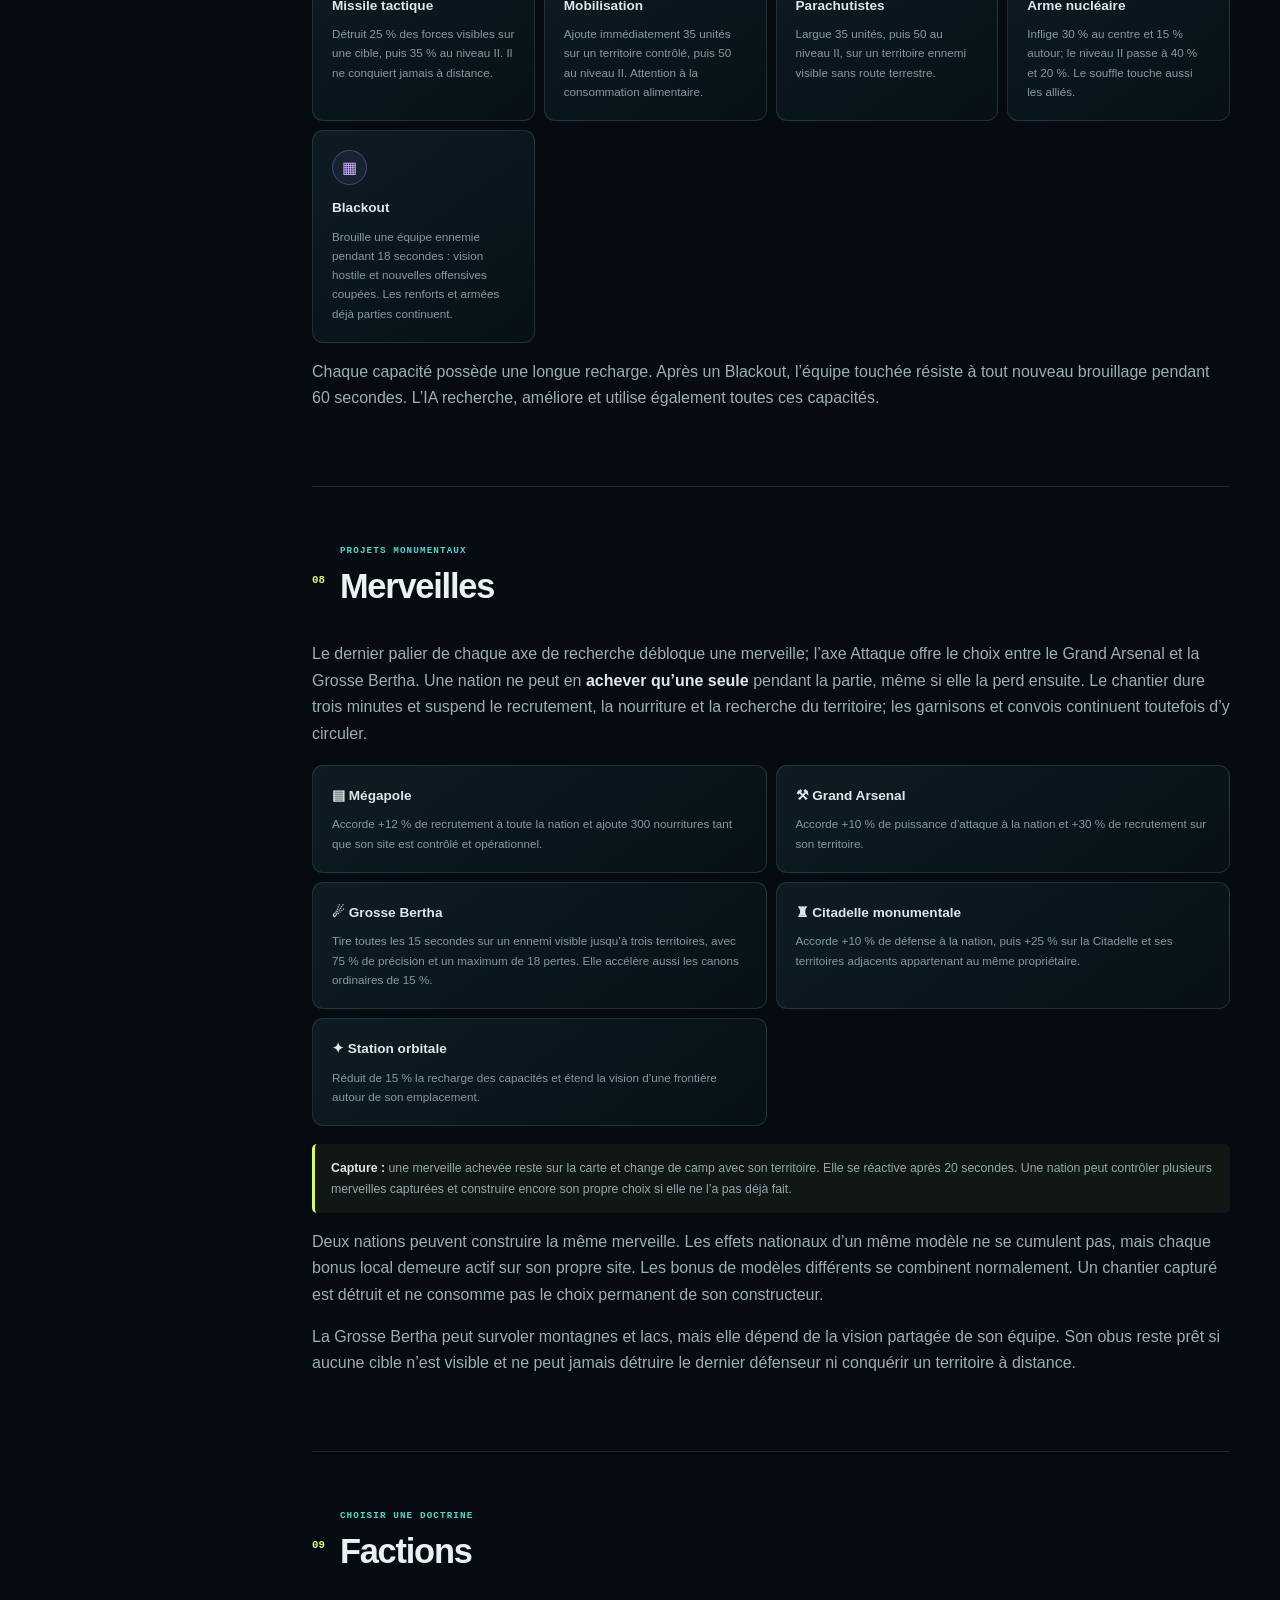
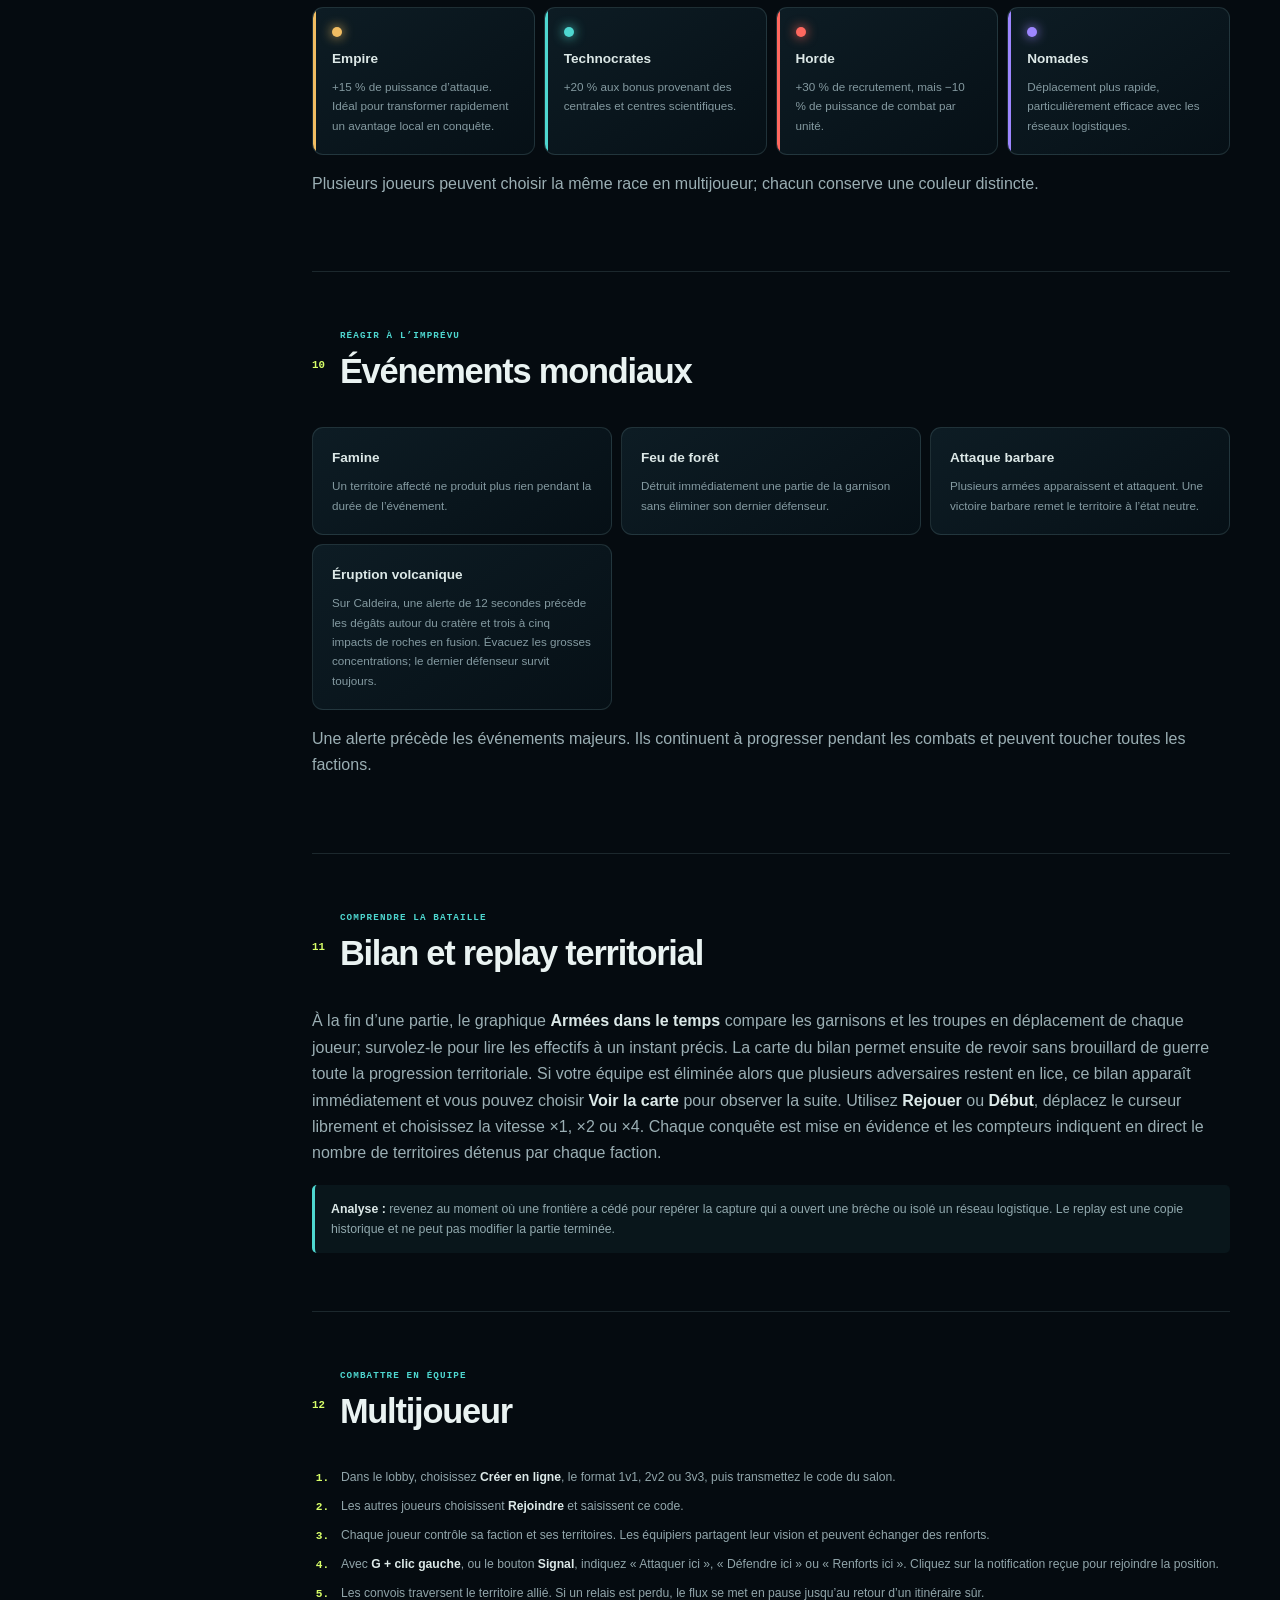
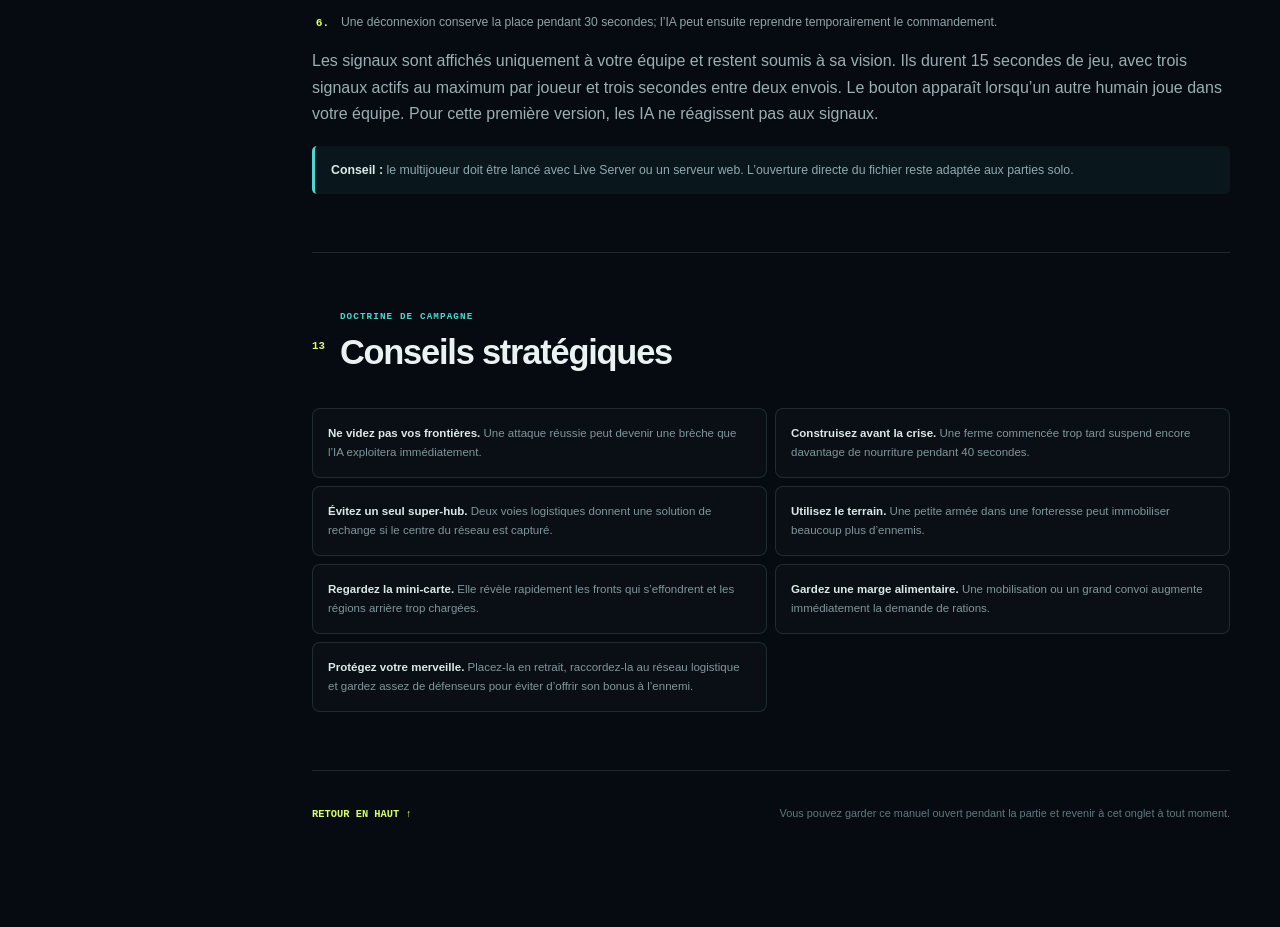
==== commit 25ee05b4: "graphique" ====
--- a/aide.html
+++ b/aide.html
@@ -186,7 +186,7 @@
 
             <section class="guide-section" id="bilan">
                 <div class="section-heading"><span>11</span><div><p>Comprendre la bataille</p><h2>Bilan et replay territorial</h2></div></div>
-                <p>À la fin d’une partie, la carte du bilan permet de revoir sans brouillard de guerre toute la progression territoriale. Si votre équipe est éliminée alors que plusieurs adversaires restent en lice, ce bilan apparaît immédiatement et vous pouvez choisir <strong>Voir la carte</strong> pour observer la suite. Utilisez <strong>Rejouer</strong> ou <strong>Début</strong>, déplacez le curseur librement et choisissez la vitesse ×1, ×2 ou ×4. Chaque conquête est mise en évidence et les compteurs indiquent en direct le nombre de territoires détenus par chaque faction.</p>
+                <p>À la fin d’une partie, le graphique <strong>Armées dans le temps</strong> compare les garnisons et les troupes en déplacement de chaque joueur; survolez-le pour lire les effectifs à un instant précis. La carte du bilan permet ensuite de revoir sans brouillard de guerre toute la progression territoriale. Si votre équipe est éliminée alors que plusieurs adversaires restent en lice, ce bilan apparaît immédiatement et vous pouvez choisir <strong>Voir la carte</strong> pour observer la suite. Utilisez <strong>Rejouer</strong> ou <strong>Début</strong>, déplacez le curseur librement et choisissez la vitesse ×1, ×2 ou ×4. Chaque conquête est mise en évidence et les compteurs indiquent en direct le nombre de territoires détenus par chaque faction.</p>
                 <div class="callout"><strong>Analyse :</strong> revenez au moment où une frontière a cédé pour repérer la capture qui a ouvert une brèche ou isolé un réseau logistique. Le replay est une copie historique et ne peut pas modifier la partie terminée.</div>
             </section>
 
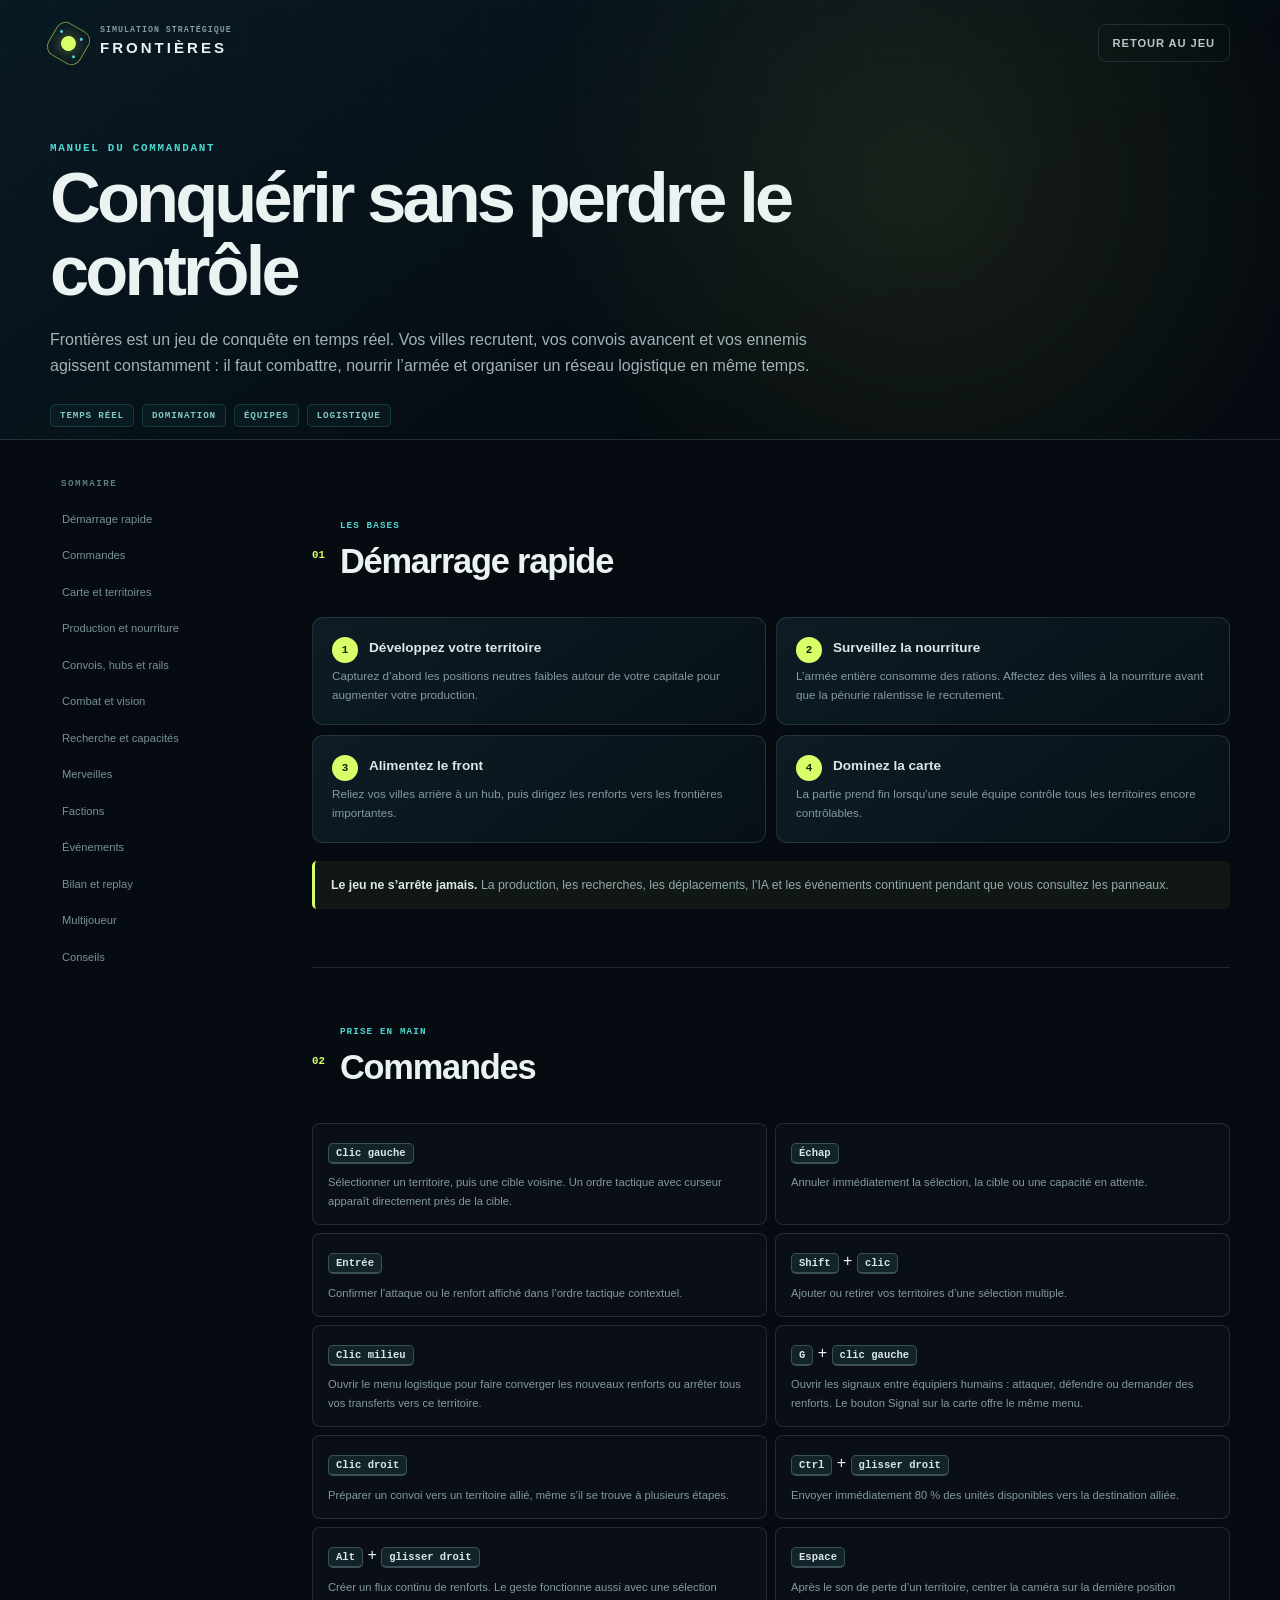
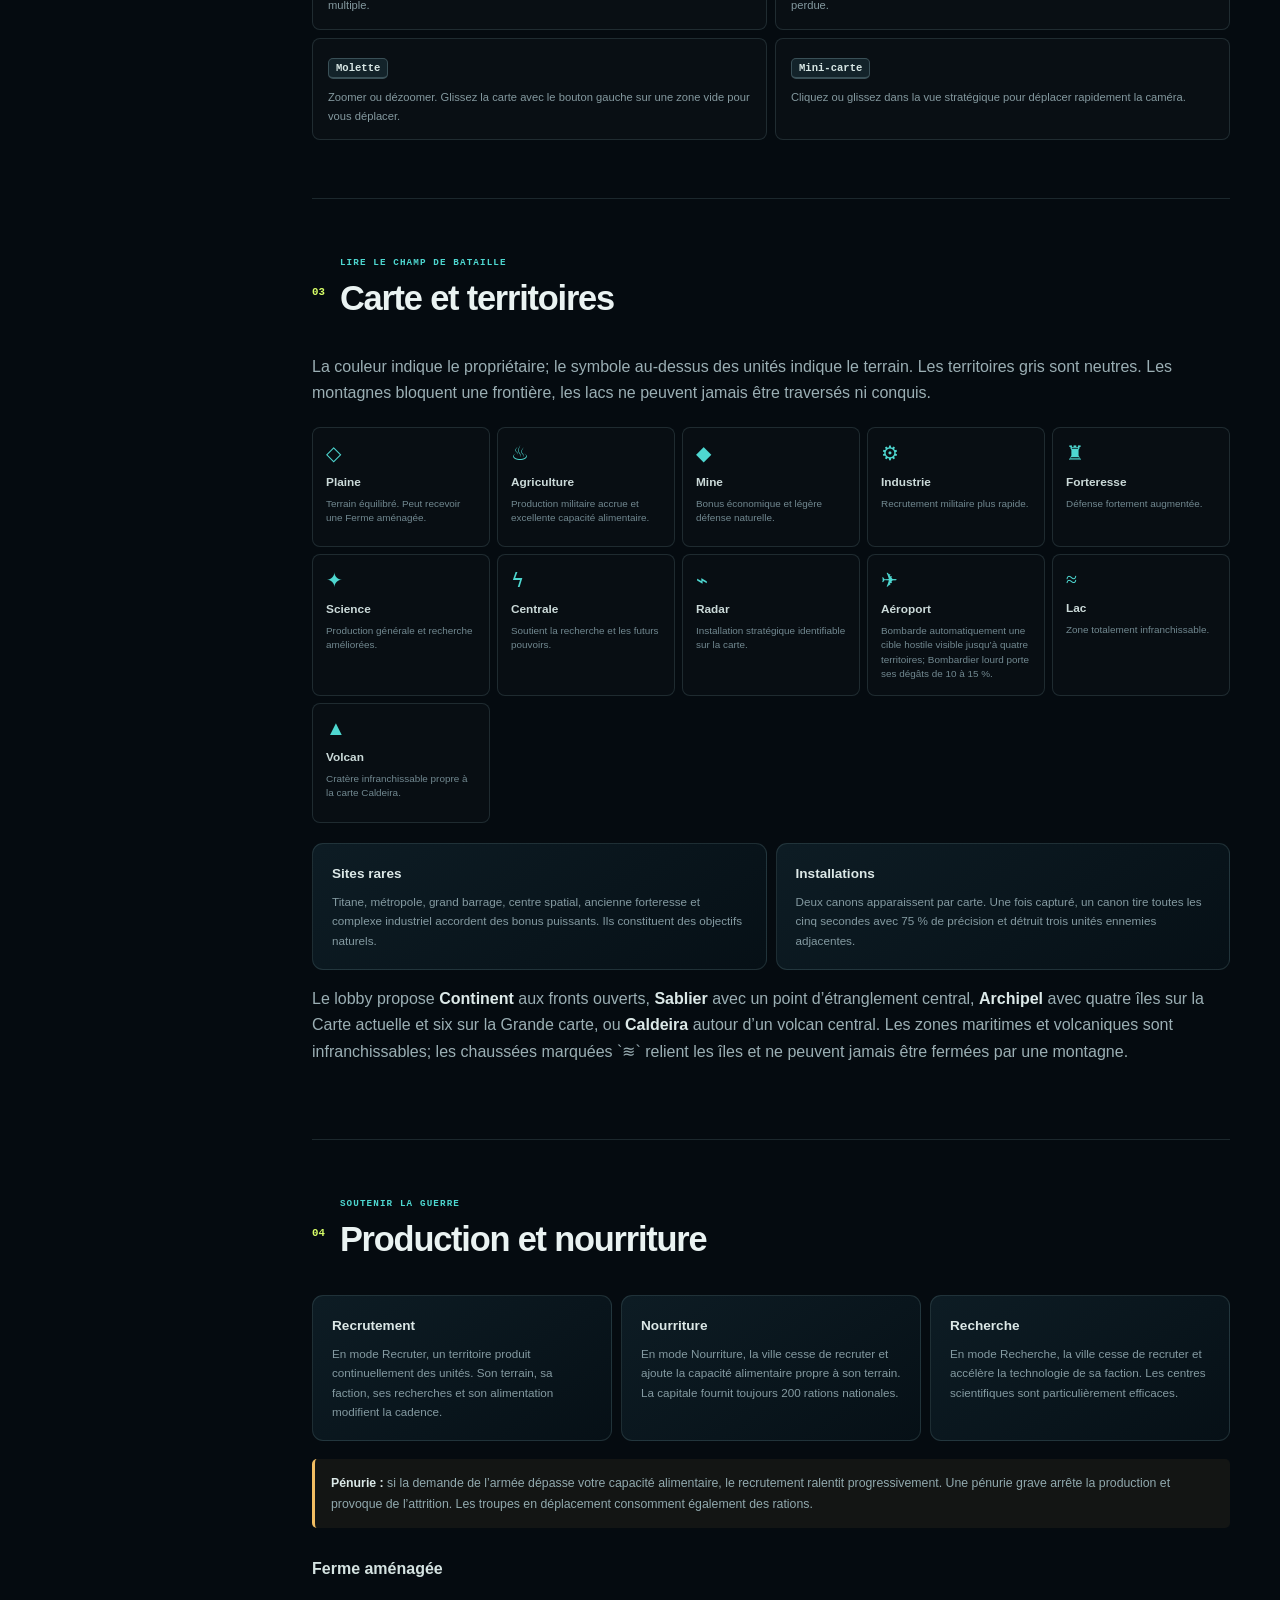
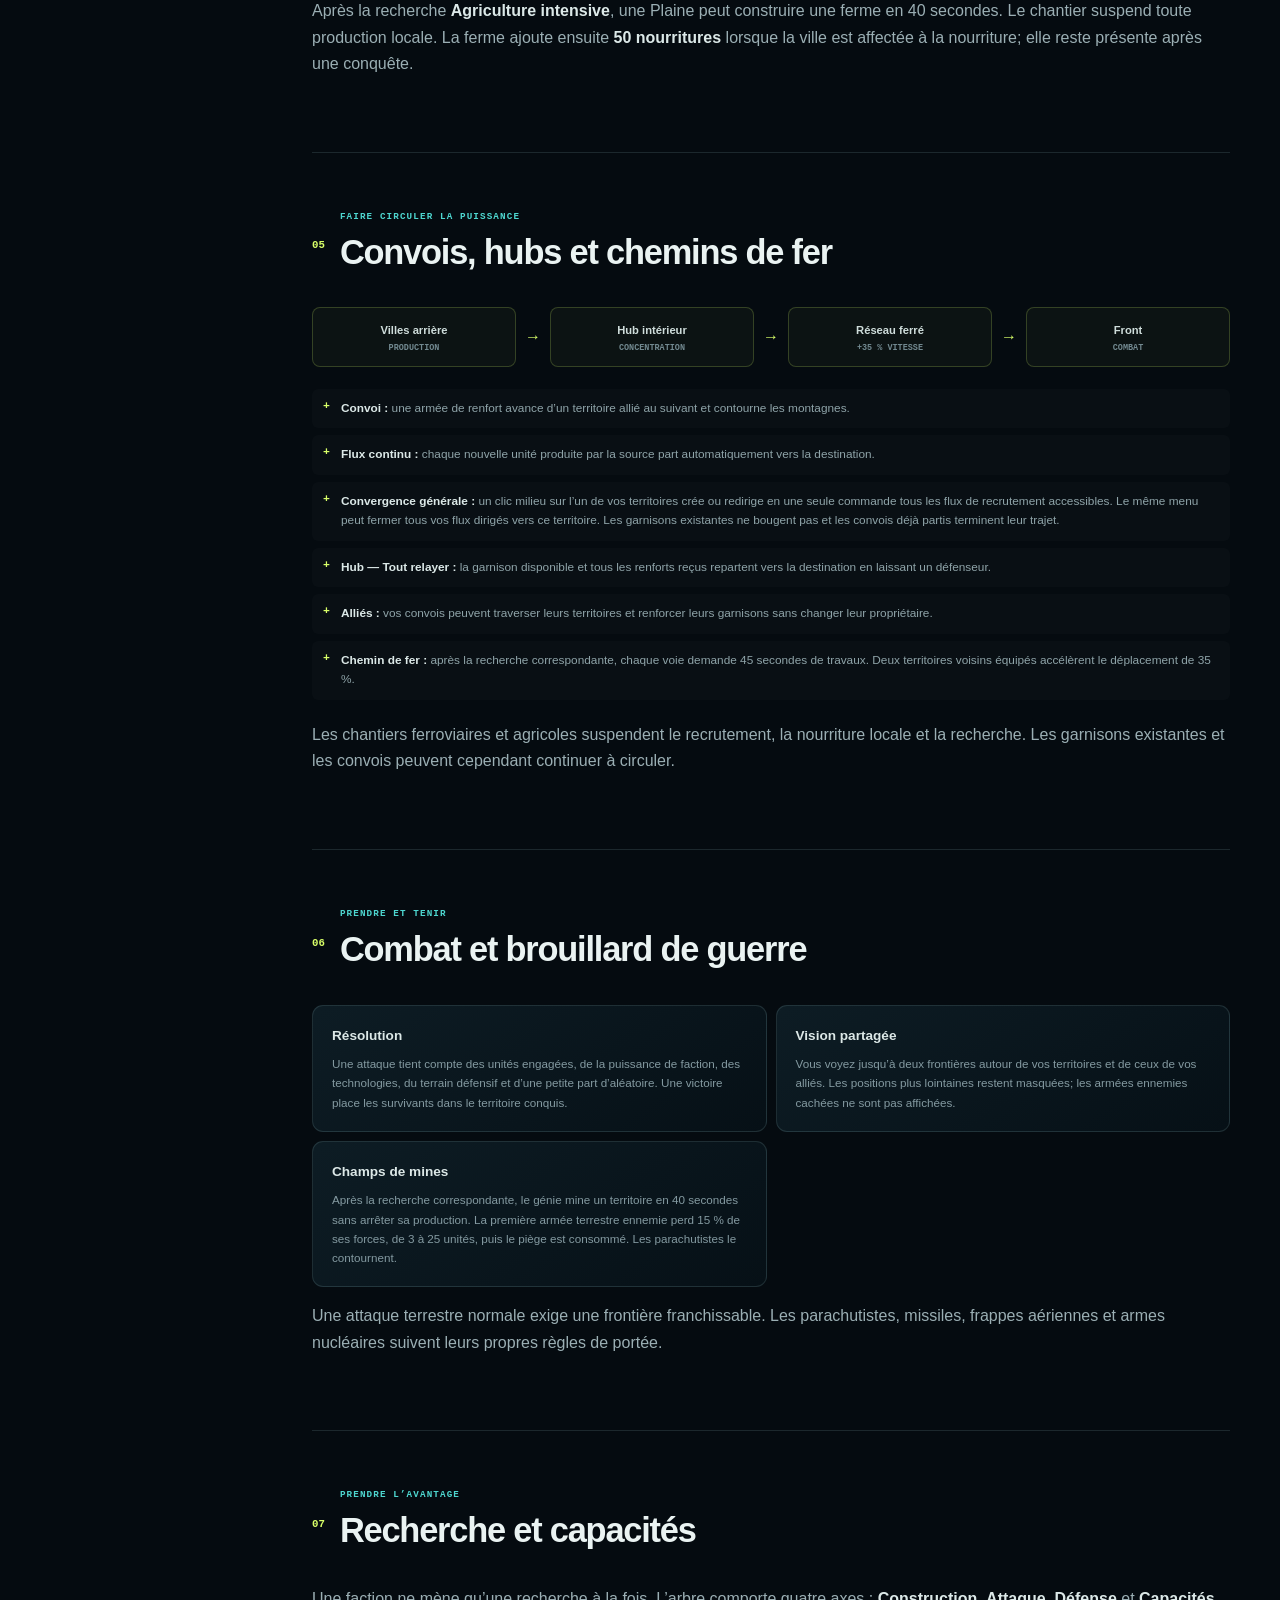
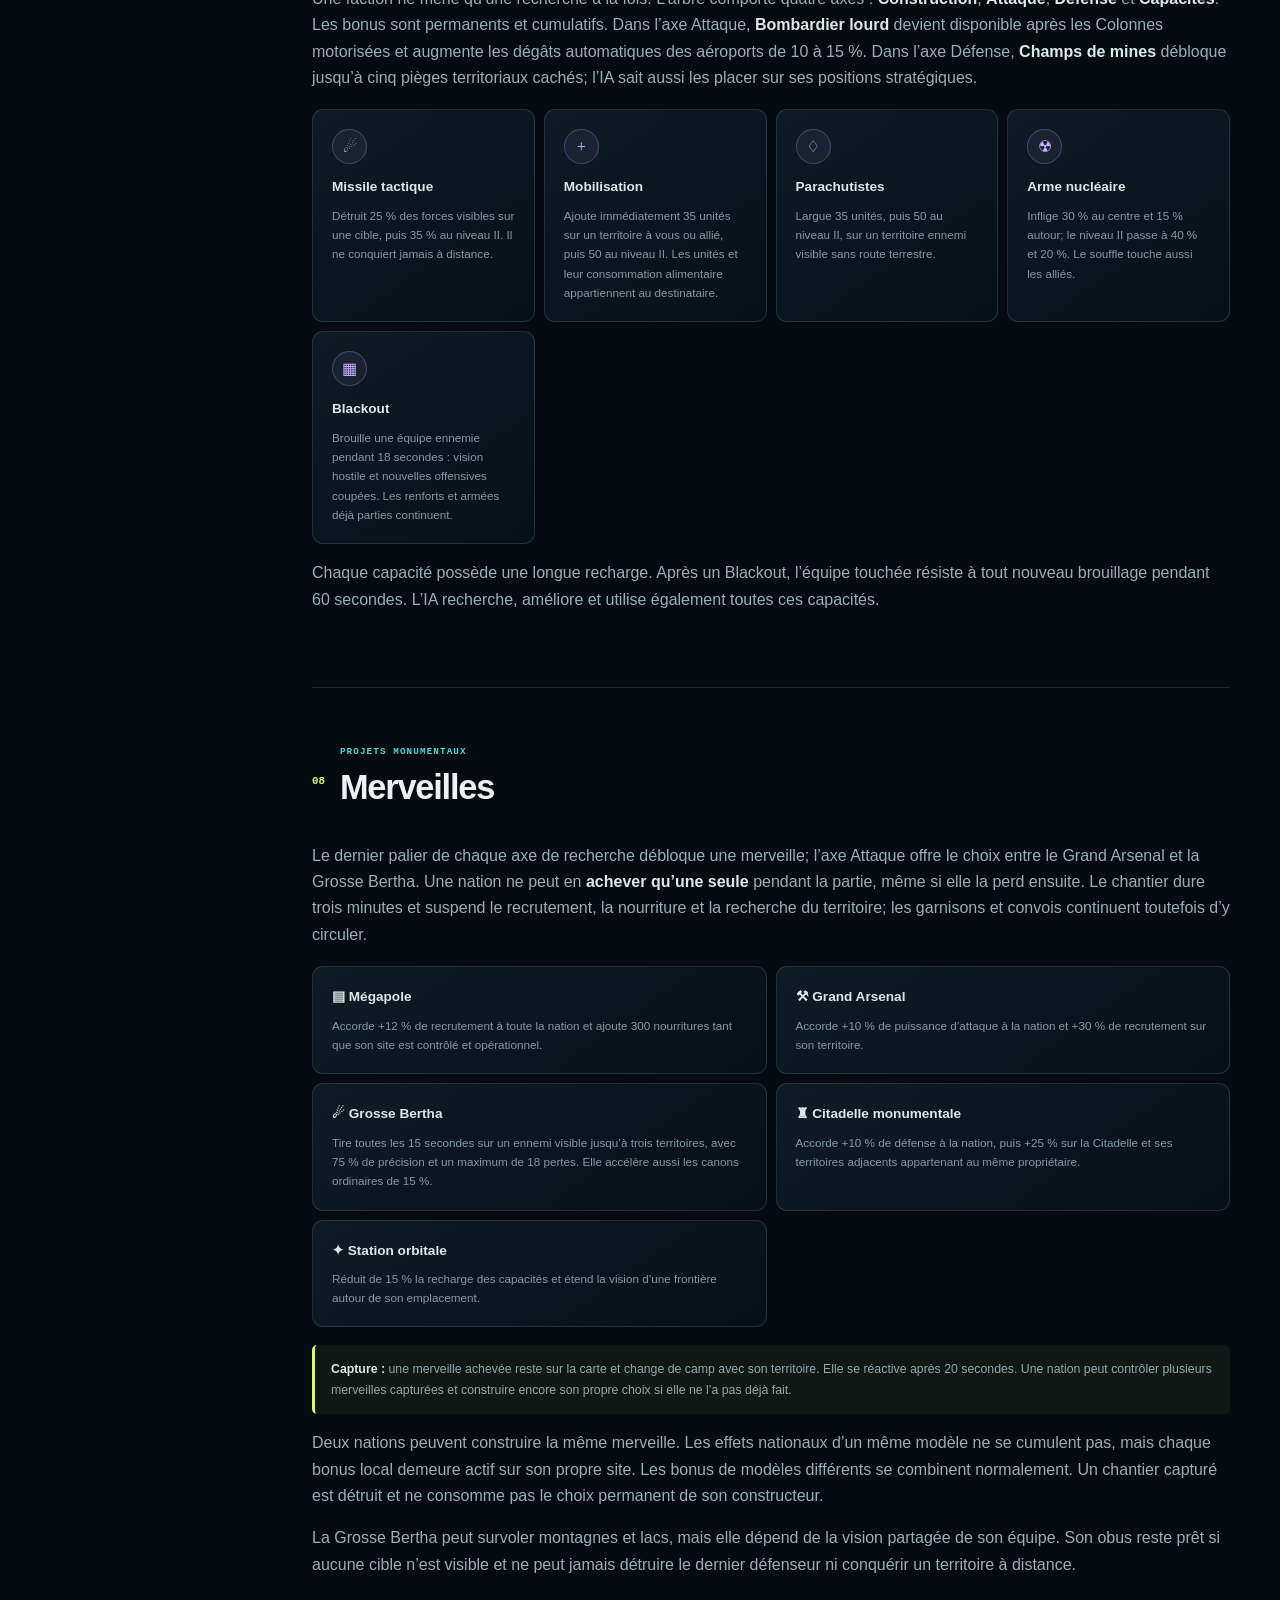
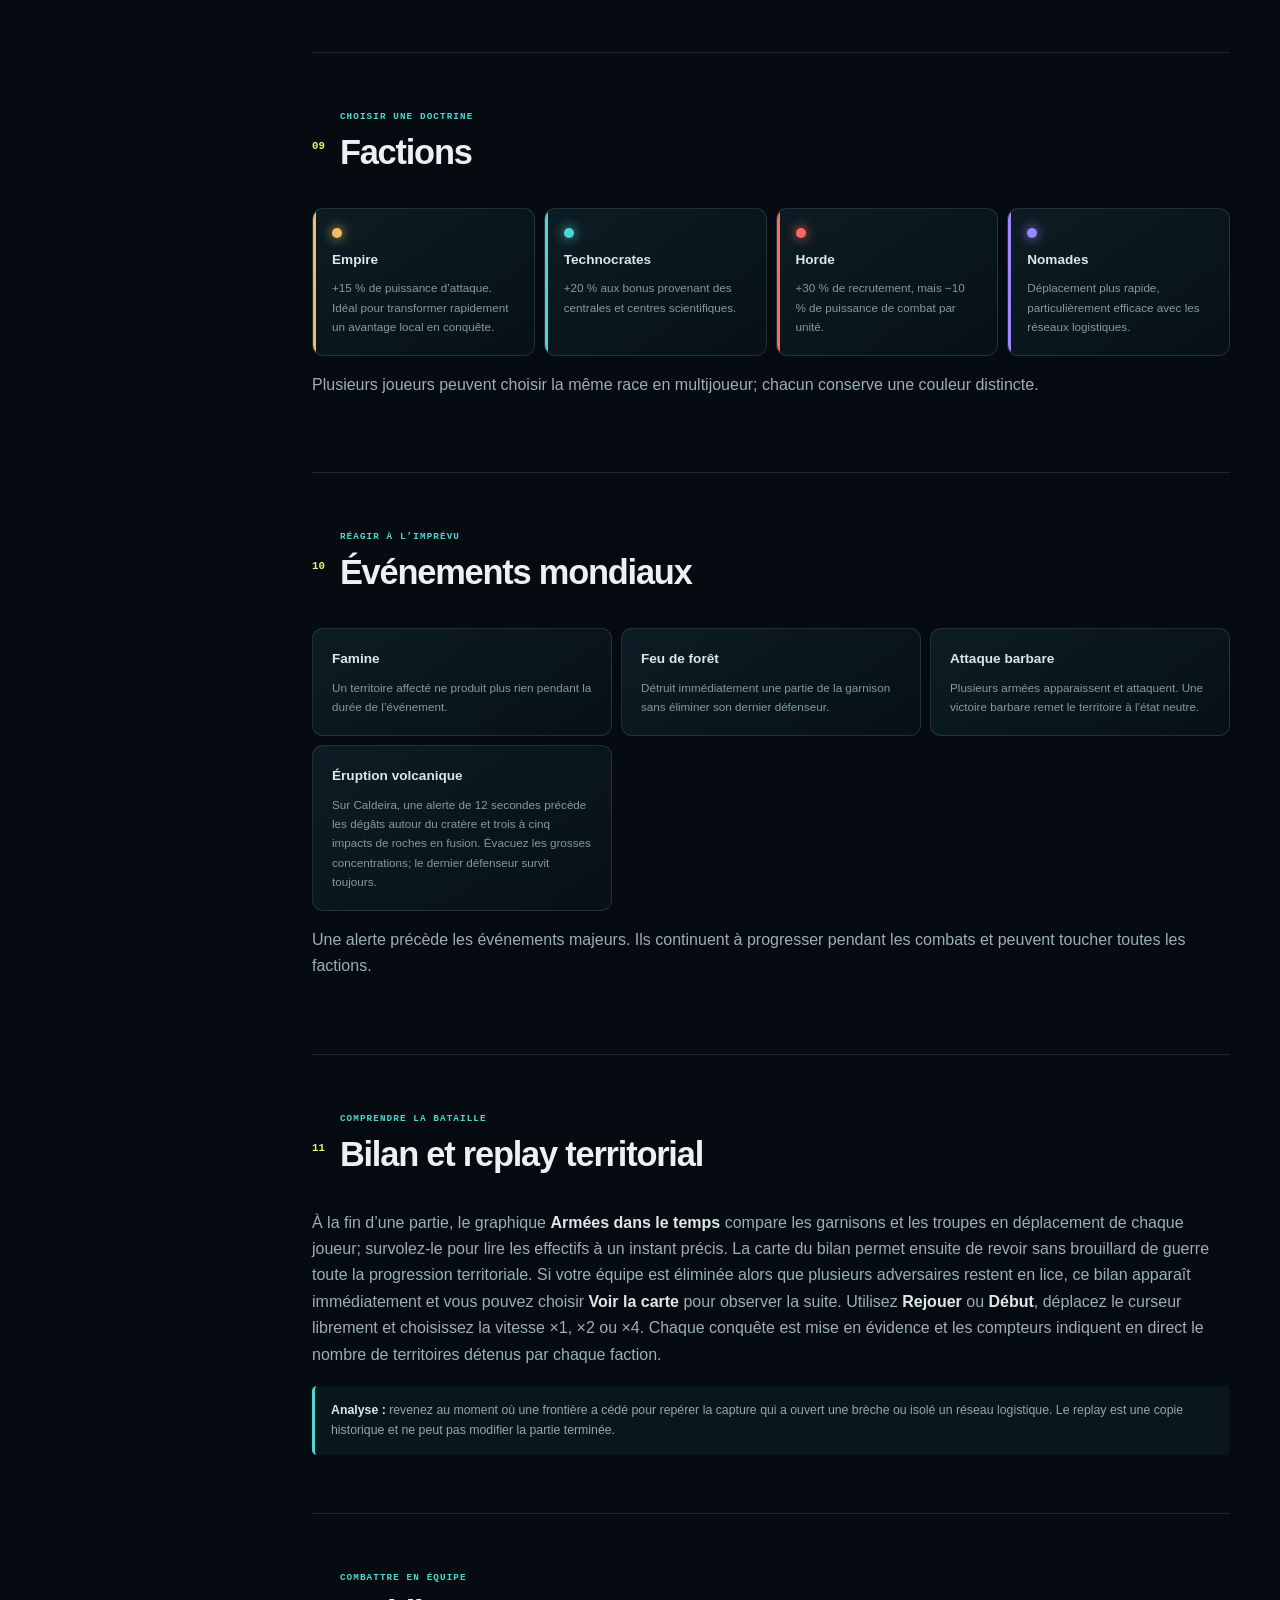
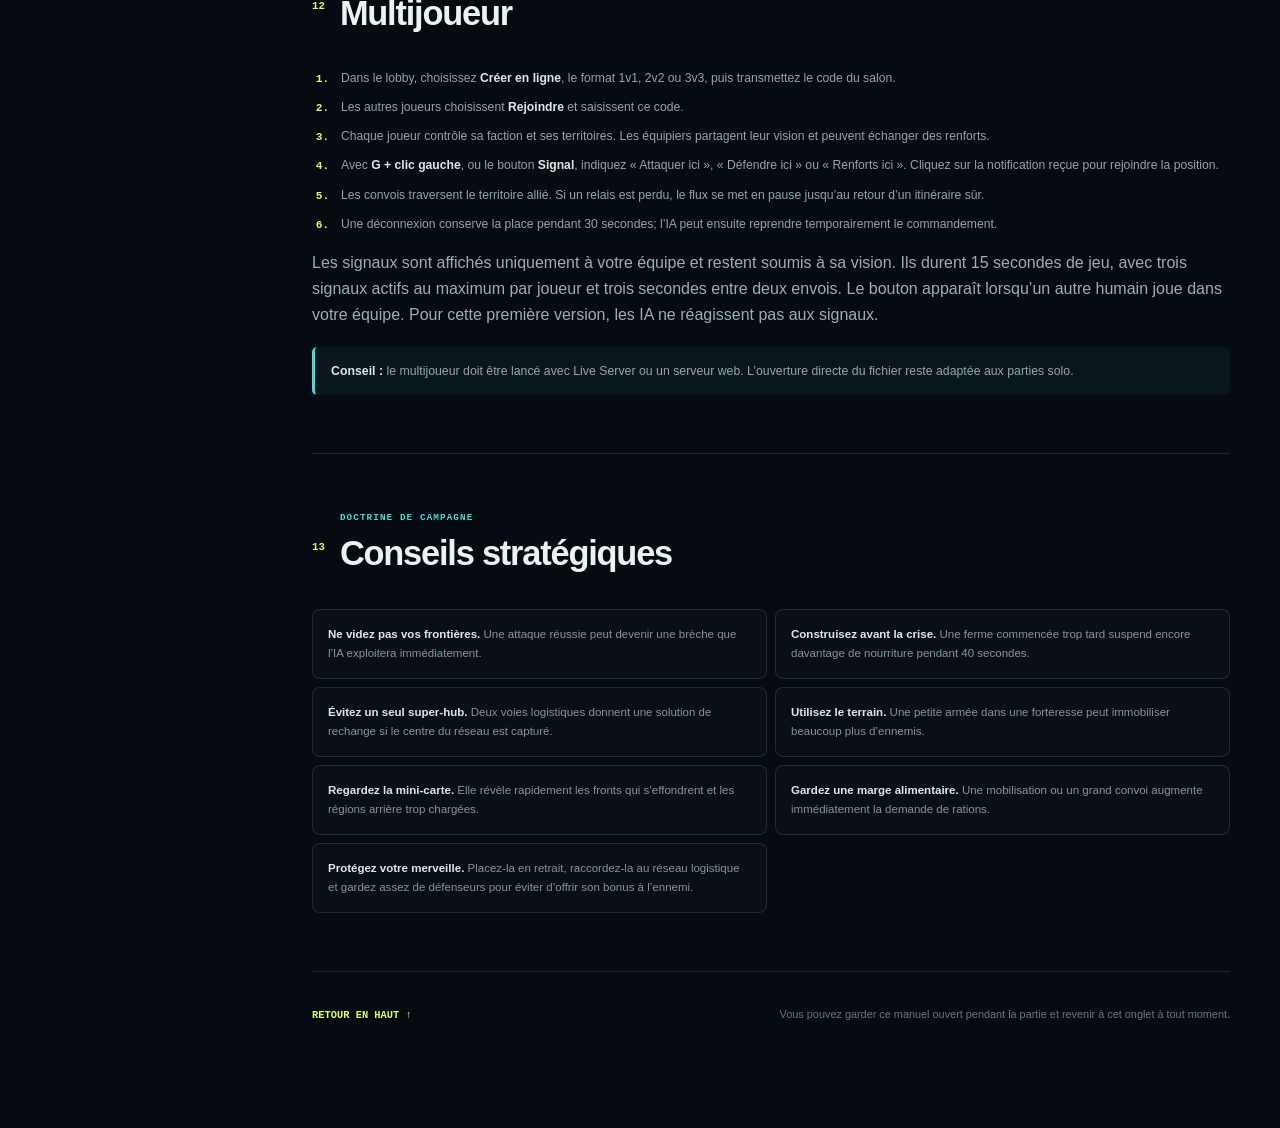
==== commit 98599100: "champs de mines" ====
--- a/aide.html
+++ b/aide.html
@@ -130,16 +130,17 @@
                 <div class="two-columns">
                     <article class="info-card"><h3>Résolution</h3><p>Une attaque tient compte des unités engagées, de la puissance de faction, des technologies, du terrain défensif et d’une petite part d’aléatoire. Une victoire place les survivants dans le territoire conquis.</p></article>
                     <article class="info-card"><h3>Vision partagée</h3><p>Vous voyez jusqu’à deux frontières autour de vos territoires et de ceux de vos alliés. Les positions plus lointaines restent masquées; les armées ennemies cachées ne sont pas affichées.</p></article>
+                    <article class="info-card"><h3>Champs de mines</h3><p>Après la recherche correspondante, le génie mine un territoire en 40 secondes sans arrêter sa production. La première armée terrestre ennemie perd 15 % de ses forces, de 3 à 25 unités, puis le piège est consommé. Les parachutistes le contournent.</p></article>
                 </div>
                 <p>Une attaque terrestre normale exige une frontière franchissable. Les parachutistes, missiles, frappes aériennes et armes nucléaires suivent leurs propres règles de portée.</p>
             </section>
 
             <section class="guide-section" id="recherche">
                 <div class="section-heading"><span>07</span><div><p>Prendre l’avantage</p><h2>Recherche et capacités</h2></div></div>
-                <p>Une faction ne mène qu’une recherche à la fois. L’arbre comporte quatre axes : <strong>Construction</strong>, <strong>Attaque</strong>, <strong>Défense</strong> et <strong>Capacités</strong>. Les bonus sont permanents et cumulatifs. Dans l’axe Attaque, <strong>Bombardier lourd</strong> devient disponible après les Colonnes motorisées et augmente les dégâts automatiques des aéroports de 10 à 15 %.</p>
+                <p>Une faction ne mène qu’une recherche à la fois. L’arbre comporte quatre axes : <strong>Construction</strong>, <strong>Attaque</strong>, <strong>Défense</strong> et <strong>Capacités</strong>. Les bonus sont permanents et cumulatifs. Dans l’axe Attaque, <strong>Bombardier lourd</strong> devient disponible après les Colonnes motorisées et augmente les dégâts automatiques des aéroports de 10 à 15 %. Dans l’axe Défense, <strong>Champs de mines</strong> débloque jusqu’à cinq pièges territoriaux cachés; l’IA sait aussi les placer sur ses positions stratégiques.</p>
                 <div class="ability-grid">
                     <article><i>☄</i><h3>Missile tactique</h3><p>Détruit 25 % des forces visibles sur une cible, puis 35 % au niveau II. Il ne conquiert jamais à distance.</p></article>
-                    <article><i>+</i><h3>Mobilisation</h3><p>Ajoute immédiatement 35 unités sur un territoire contrôlé, puis 50 au niveau II. Attention à la consommation alimentaire.</p></article>
+                    <article><i>+</i><h3>Mobilisation</h3><p>Ajoute immédiatement 35 unités sur un territoire à vous ou allié, puis 50 au niveau II. Les unités et leur consommation alimentaire appartiennent au destinataire.</p></article>
                     <article><i>♢</i><h3>Parachutistes</h3><p>Largue 35 unités, puis 50 au niveau II, sur un territoire ennemi visible sans route terrestre.</p></article>
                     <article><i>☢</i><h3>Arme nucléaire</h3><p>Inflige 30 % au centre et 15 % autour; le niveau II passe à 40 % et 20 %. Le souffle touche aussi les alliés.</p></article>
                     <article><i>▦</i><h3>Blackout</h3><p>Brouille une équipe ennemie pendant 18 secondes : vision hostile et nouvelles offensives coupées. Les renforts et armées déjà parties continuent.</p></article>
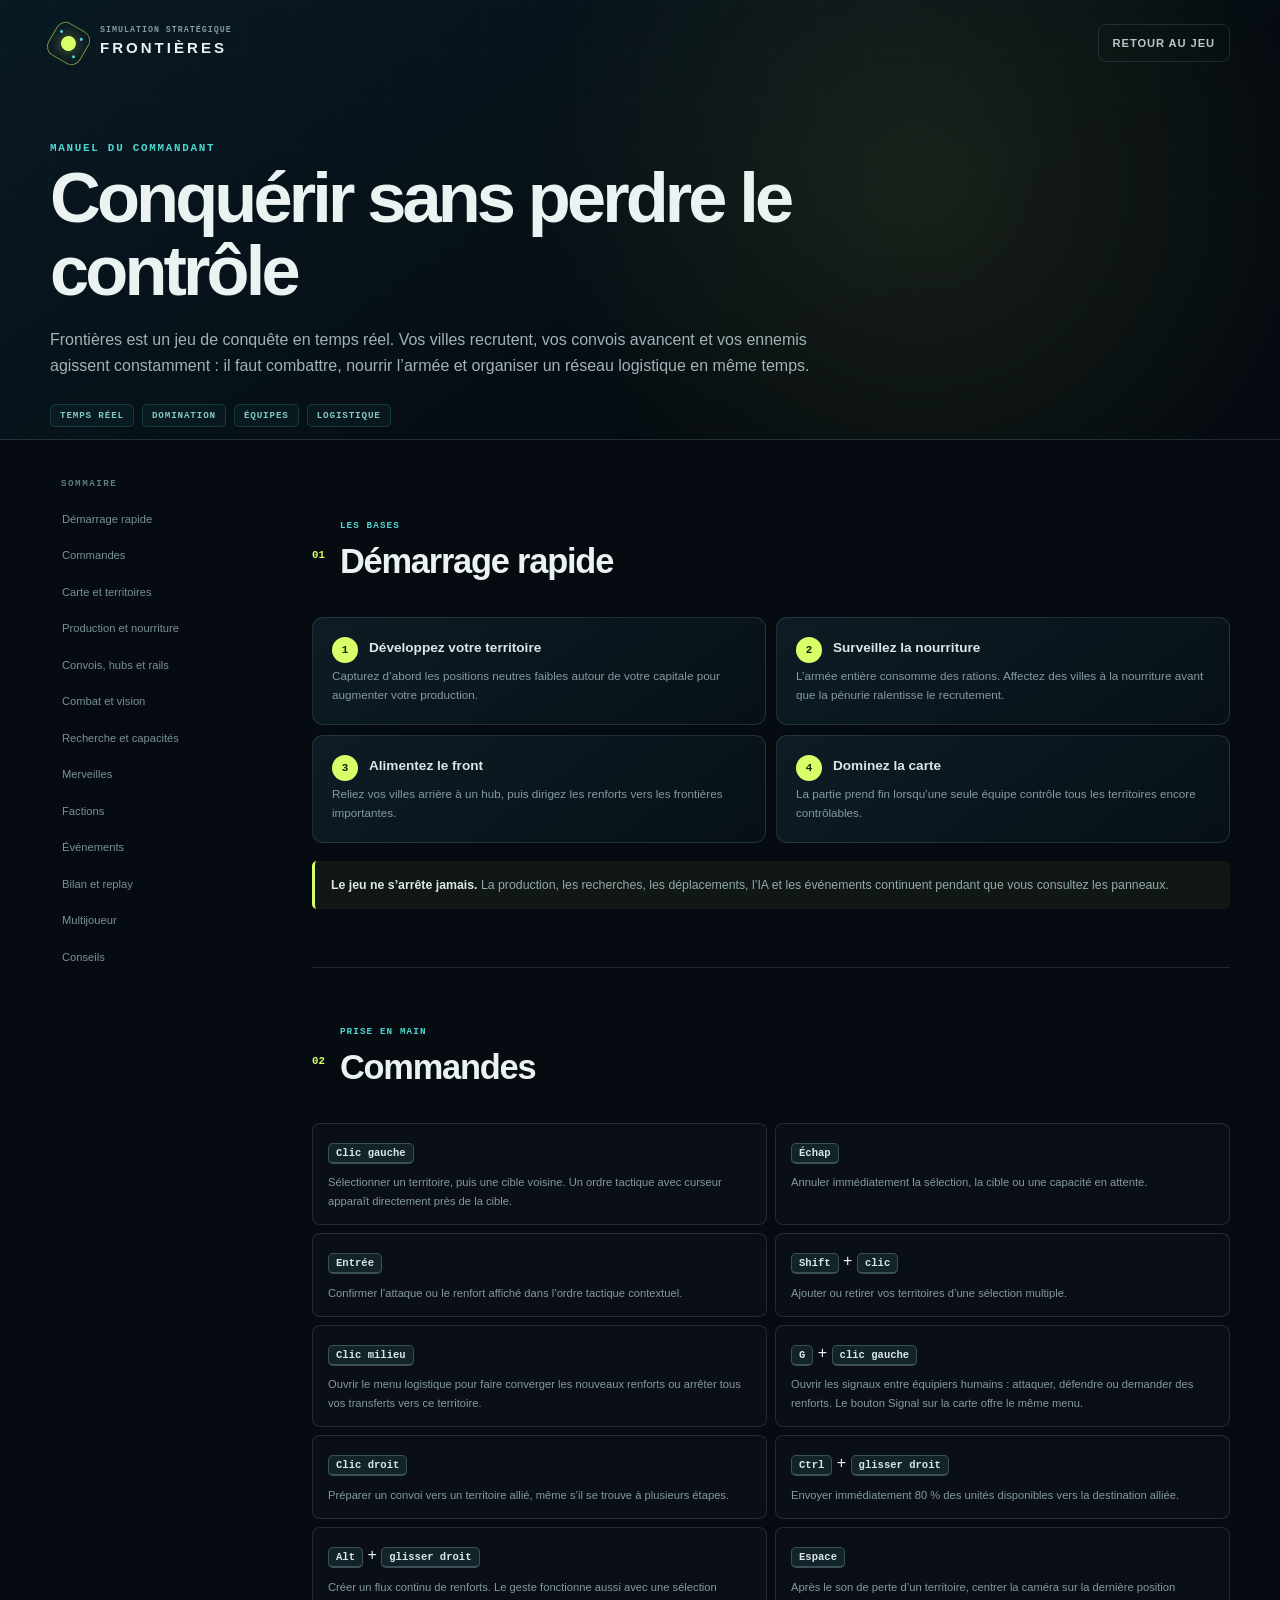
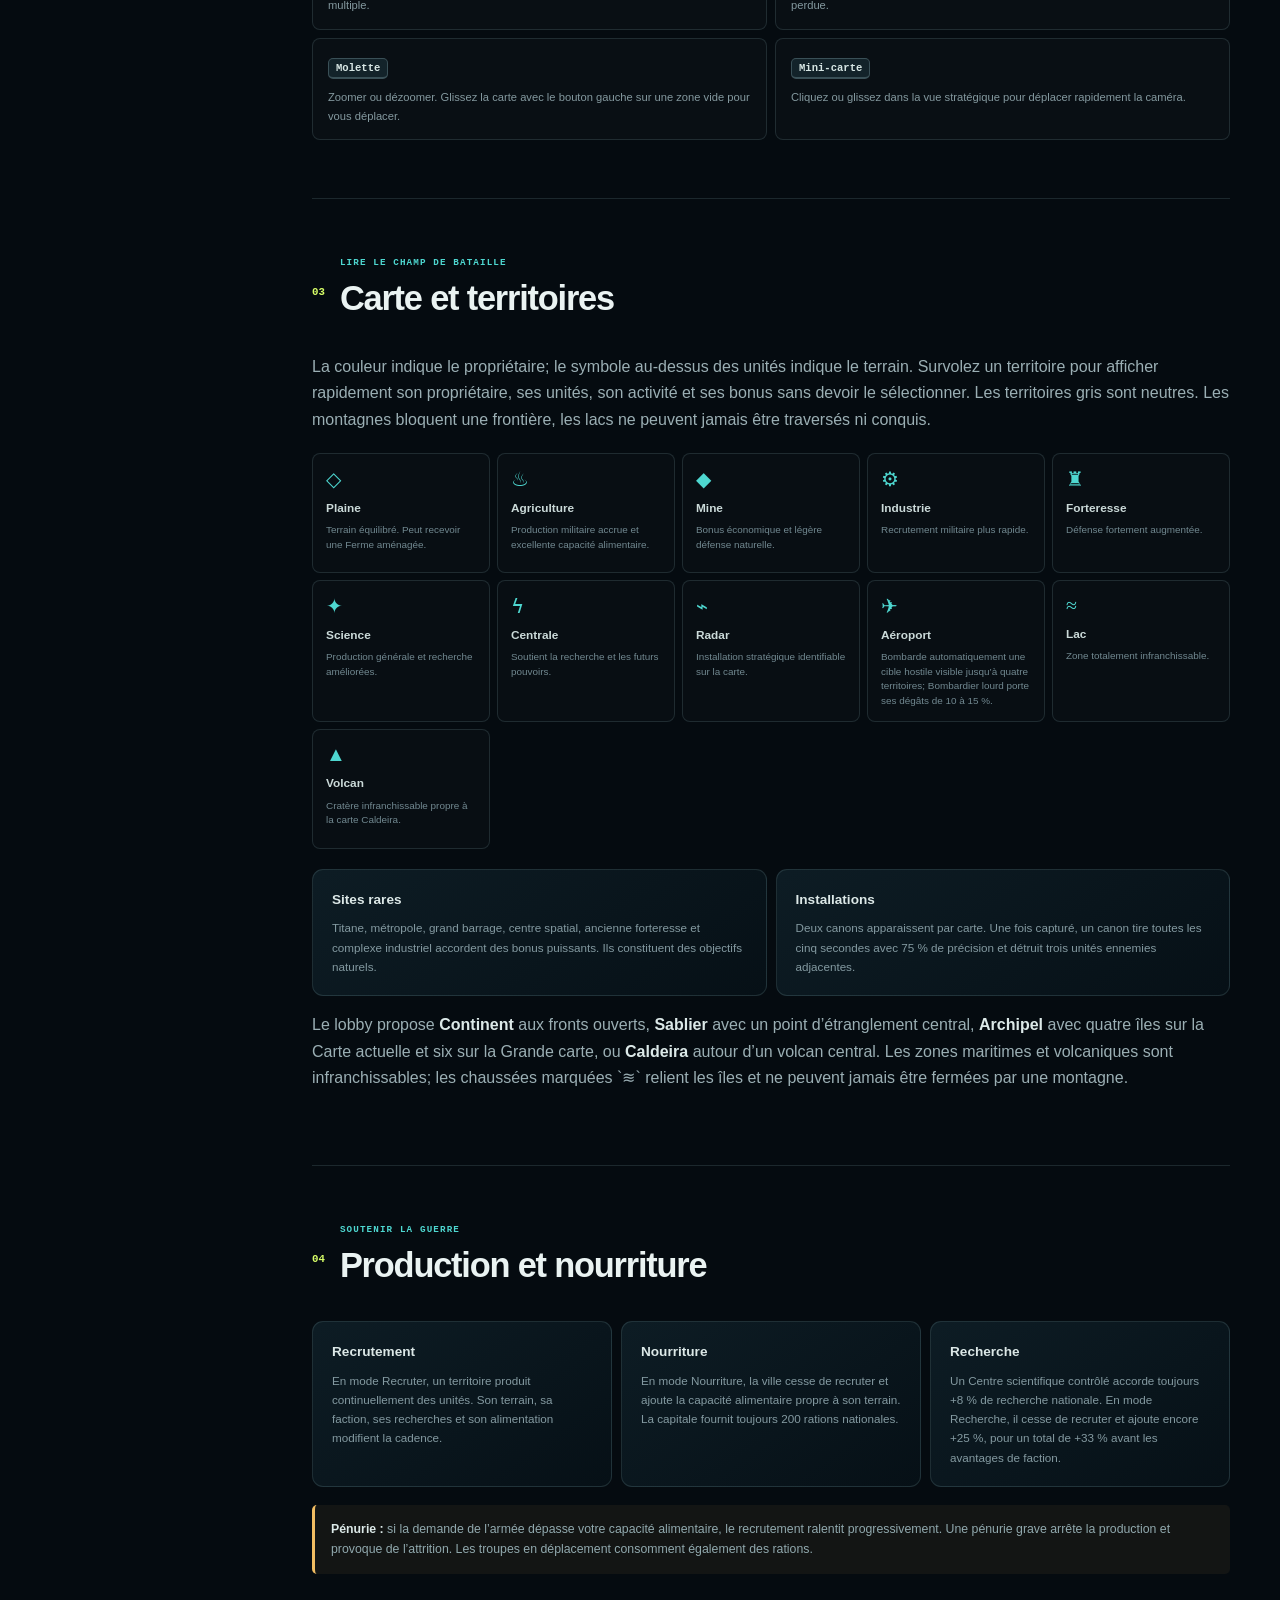
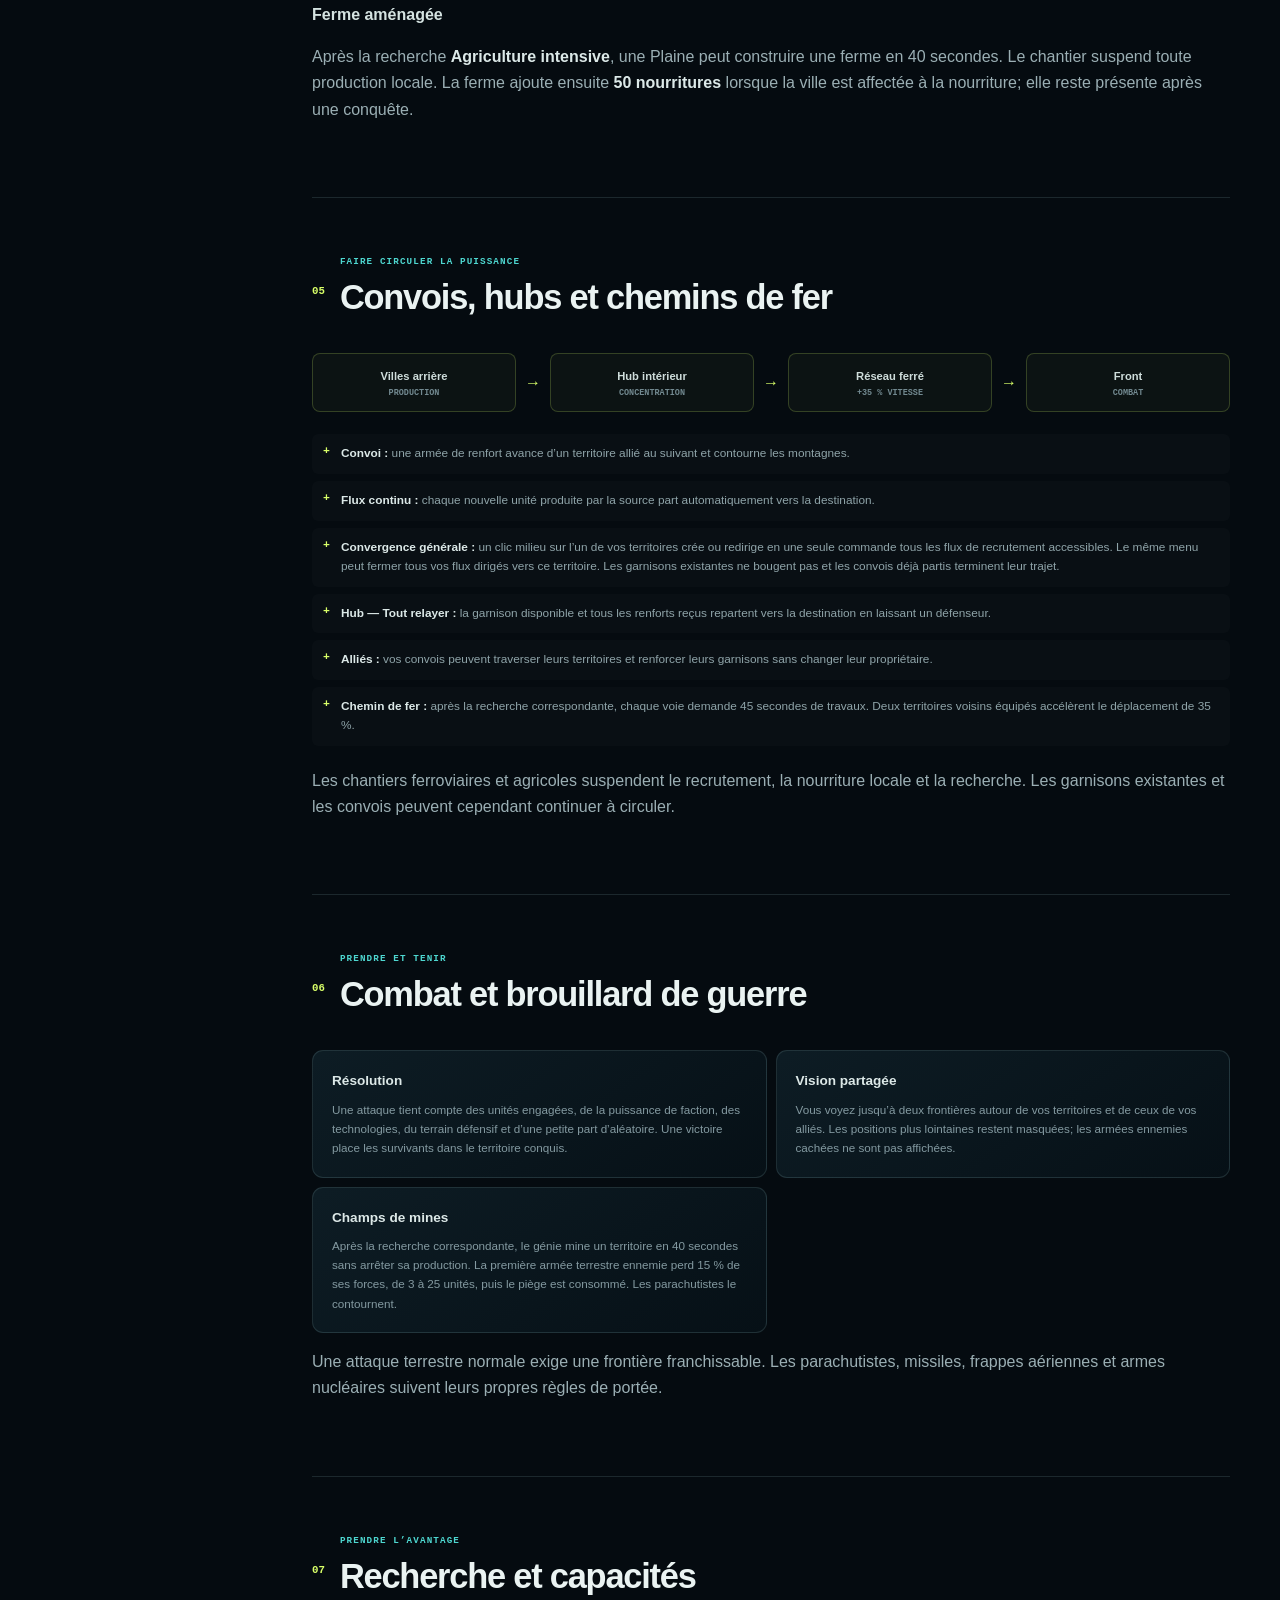
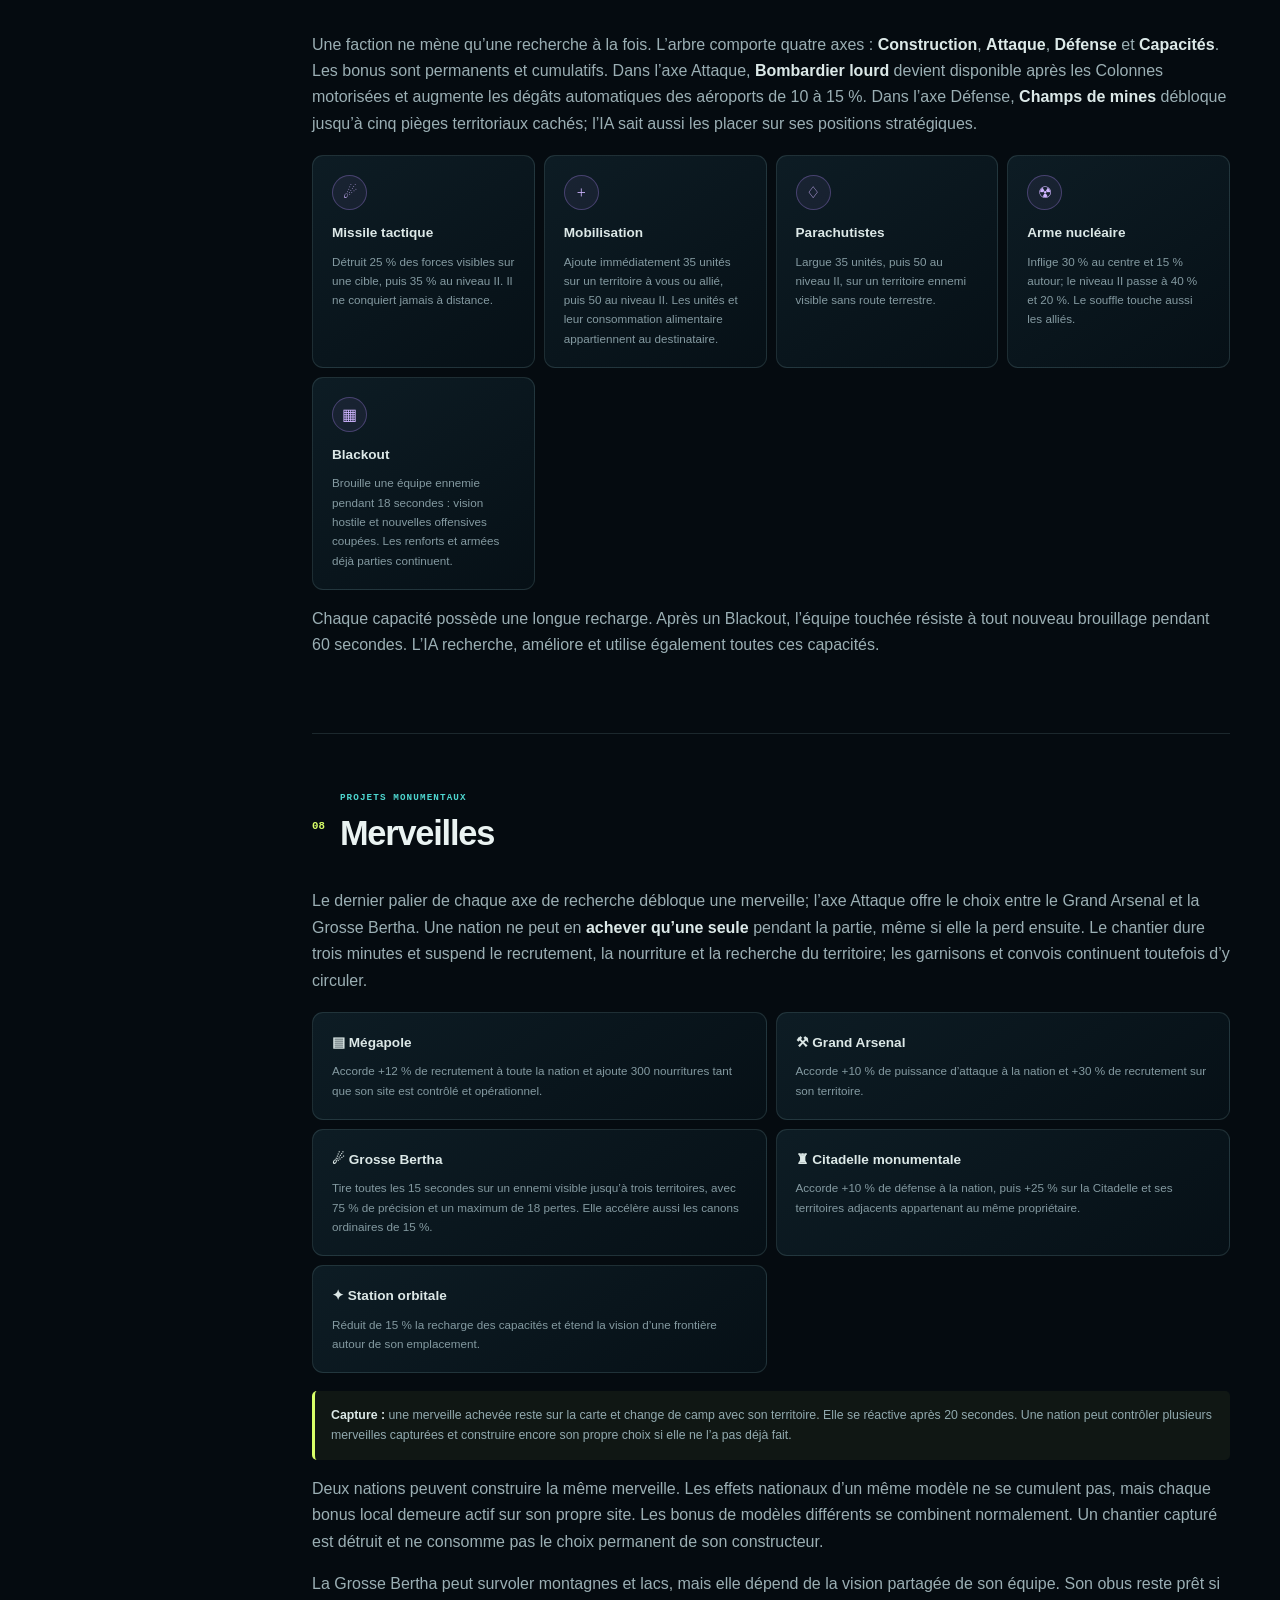
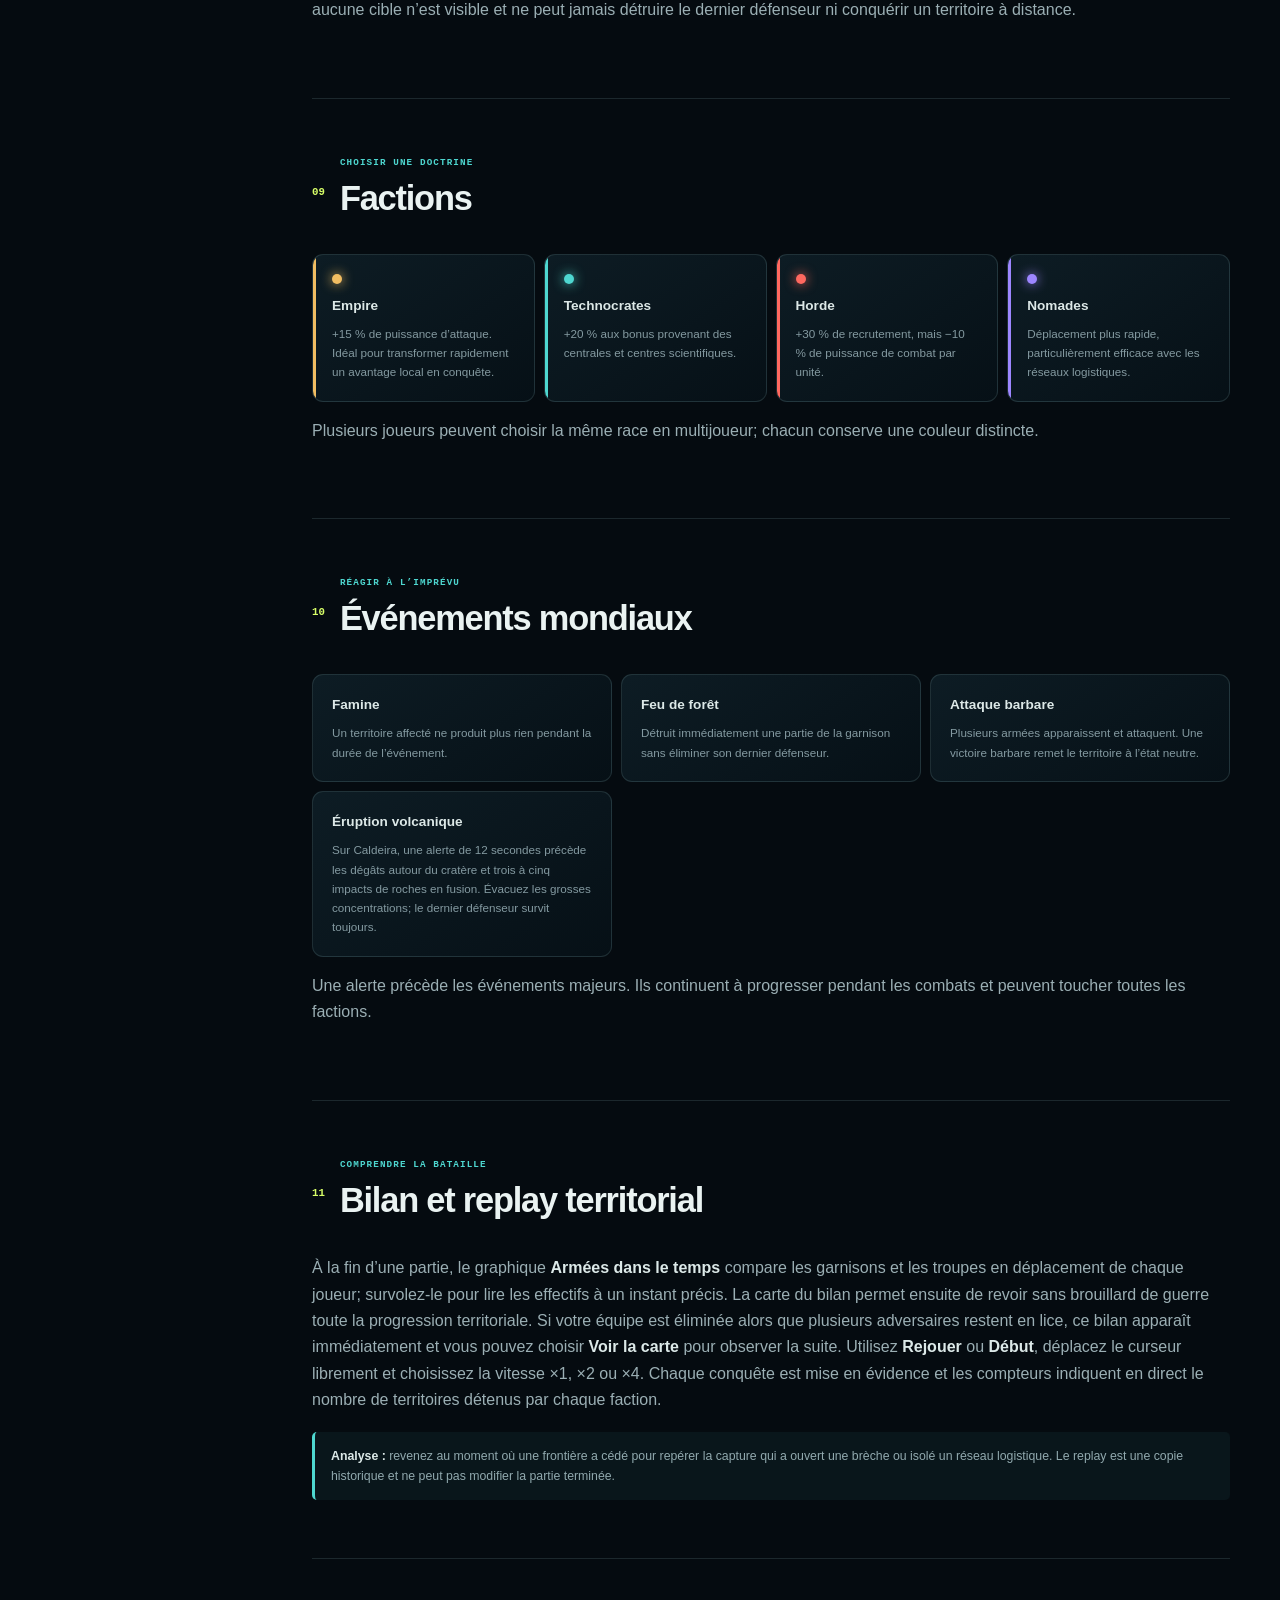
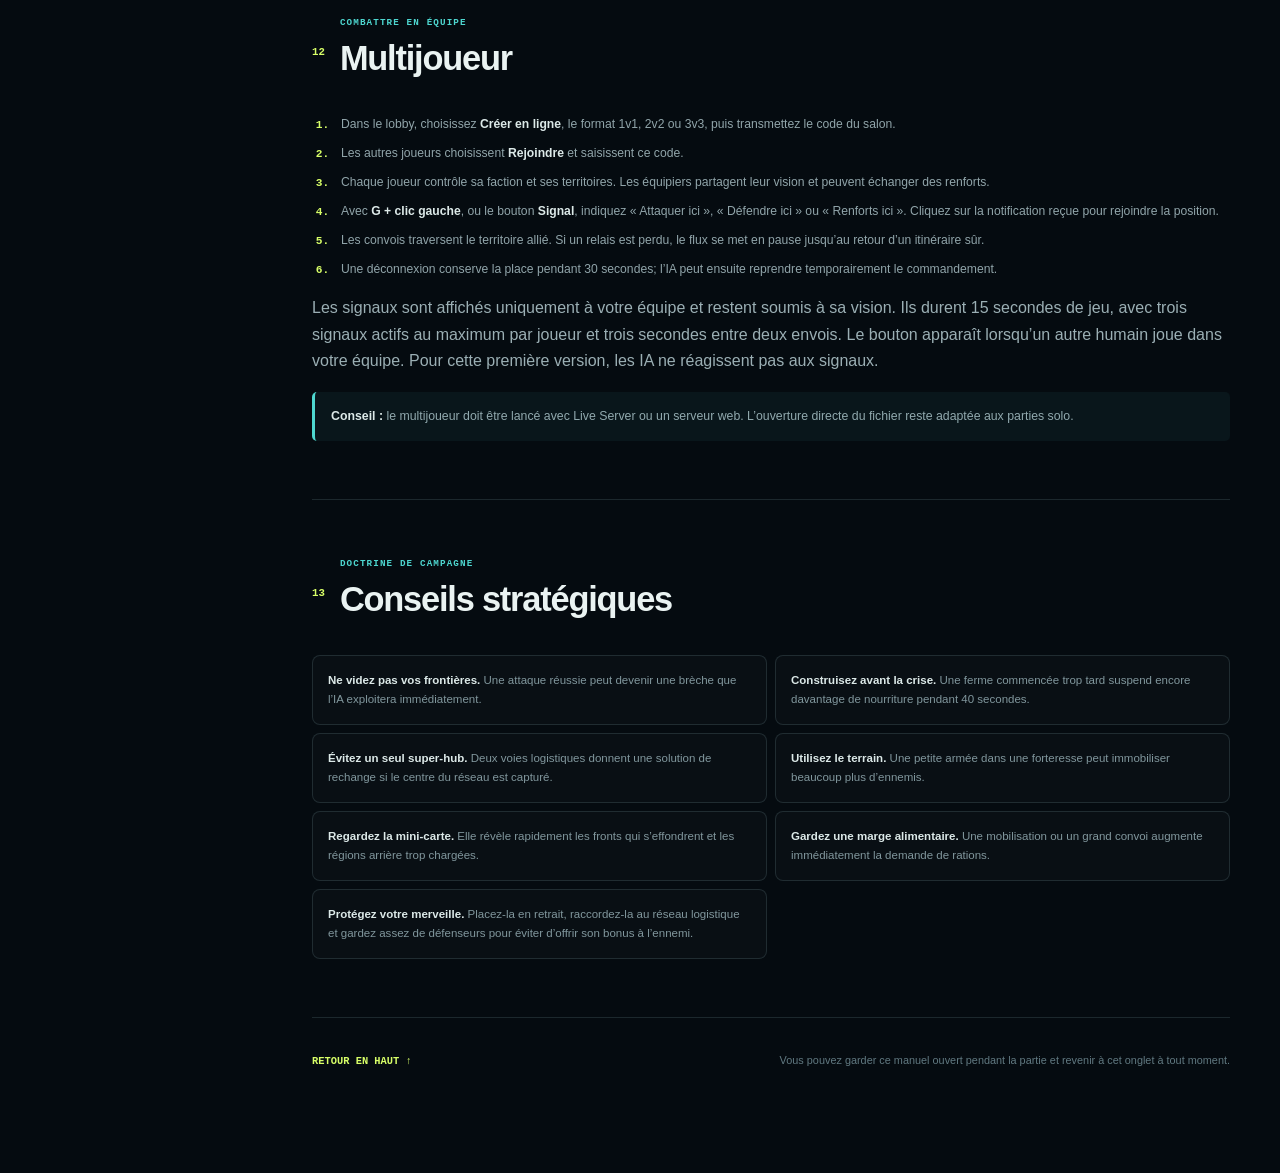
==== commit 95c4fad4: "hint" ====
--- a/aide.html
+++ b/aide.html
@@ -76,7 +76,7 @@
 
             <section class="guide-section" id="territoires">
                 <div class="section-heading"><span>03</span><div><p>Lire le champ de bataille</p><h2>Carte et territoires</h2></div></div>
-                <p>La couleur indique le propriétaire; le symbole au-dessus des unités indique le terrain. Les territoires gris sont neutres. Les montagnes bloquent une frontière, les lacs ne peuvent jamais être traversés ni conquis.</p>
+                <p>La couleur indique le propriétaire; le symbole au-dessus des unités indique le terrain. Survolez un territoire pour afficher rapidement son propriétaire, ses unités, son activité et ses bonus sans devoir le sélectionner. Les territoires gris sont neutres. Les montagnes bloquent une frontière, les lacs ne peuvent jamais être traversés ni conquis.</p>
                 <div class="terrain-grid">
                     <article><i>◇</i><strong>Plaine</strong><span>Terrain équilibré. Peut recevoir une Ferme aménagée.</span></article>
                     <article><i>♨</i><strong>Agriculture</strong><span>Production militaire accrue et excellente capacité alimentaire.</span></article>
@@ -102,7 +102,7 @@
                 <div class="three-columns">
                     <article class="info-card"><h3>Recrutement</h3><p>En mode Recruter, un territoire produit continuellement des unités. Son terrain, sa faction, ses recherches et son alimentation modifient la cadence.</p></article>
                     <article class="info-card"><h3>Nourriture</h3><p>En mode Nourriture, la ville cesse de recruter et ajoute la capacité alimentaire propre à son terrain. La capitale fournit toujours 200 rations nationales.</p></article>
-                    <article class="info-card"><h3>Recherche</h3><p>En mode Recherche, la ville cesse de recruter et accélère la technologie de sa faction. Les centres scientifiques sont particulièrement efficaces.</p></article>
+                    <article class="info-card"><h3>Recherche</h3><p>Un Centre scientifique contrôlé accorde toujours +8 % de recherche nationale. En mode Recherche, il cesse de recruter et ajoute encore +25 %, pour un total de +33 % avant les avantages de faction.</p></article>
                 </div>
                 <div class="callout warning"><strong>Pénurie :</strong> si la demande de l’armée dépasse votre capacité alimentaire, le recrutement ralentit progressivement. Une pénurie grave arrête la production et provoque de l’attrition. Les troupes en déplacement consomment également des rations.</div>
                 <h3 class="subheading">Ferme aménagée</h3>
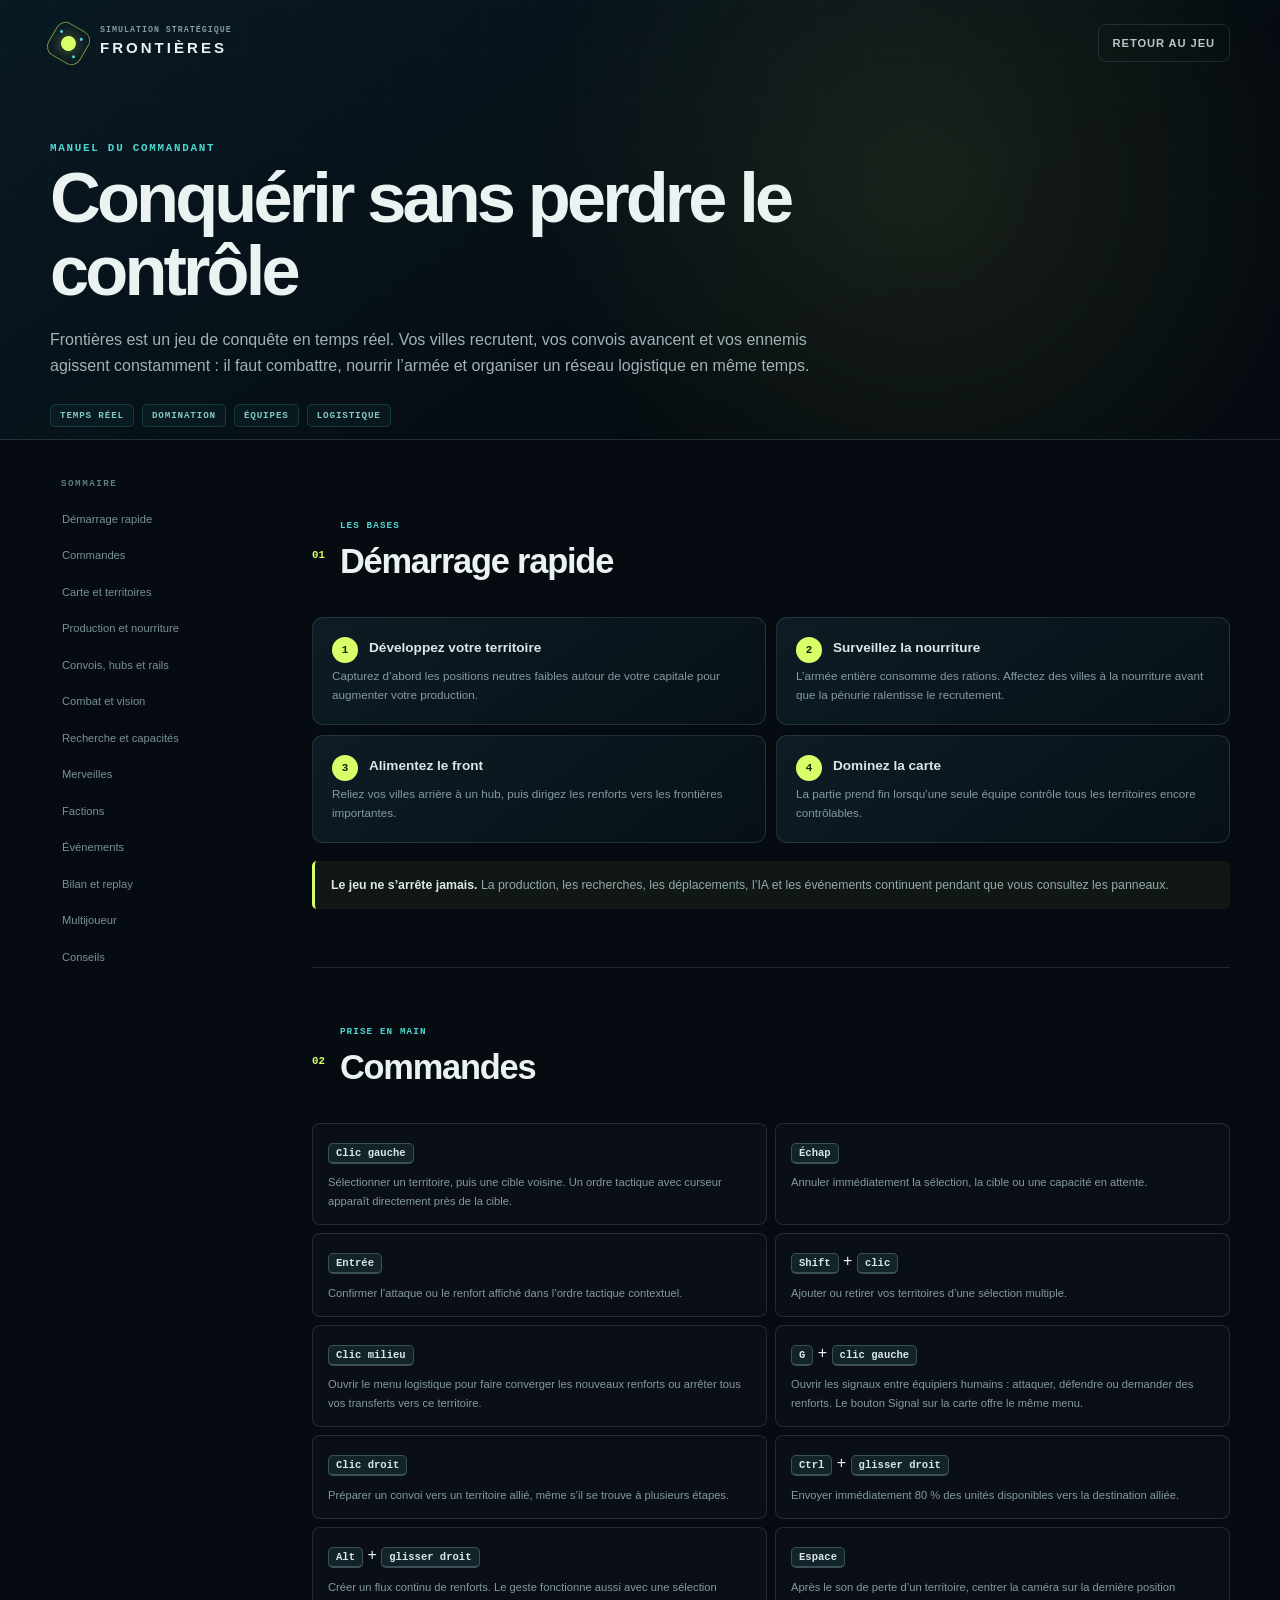
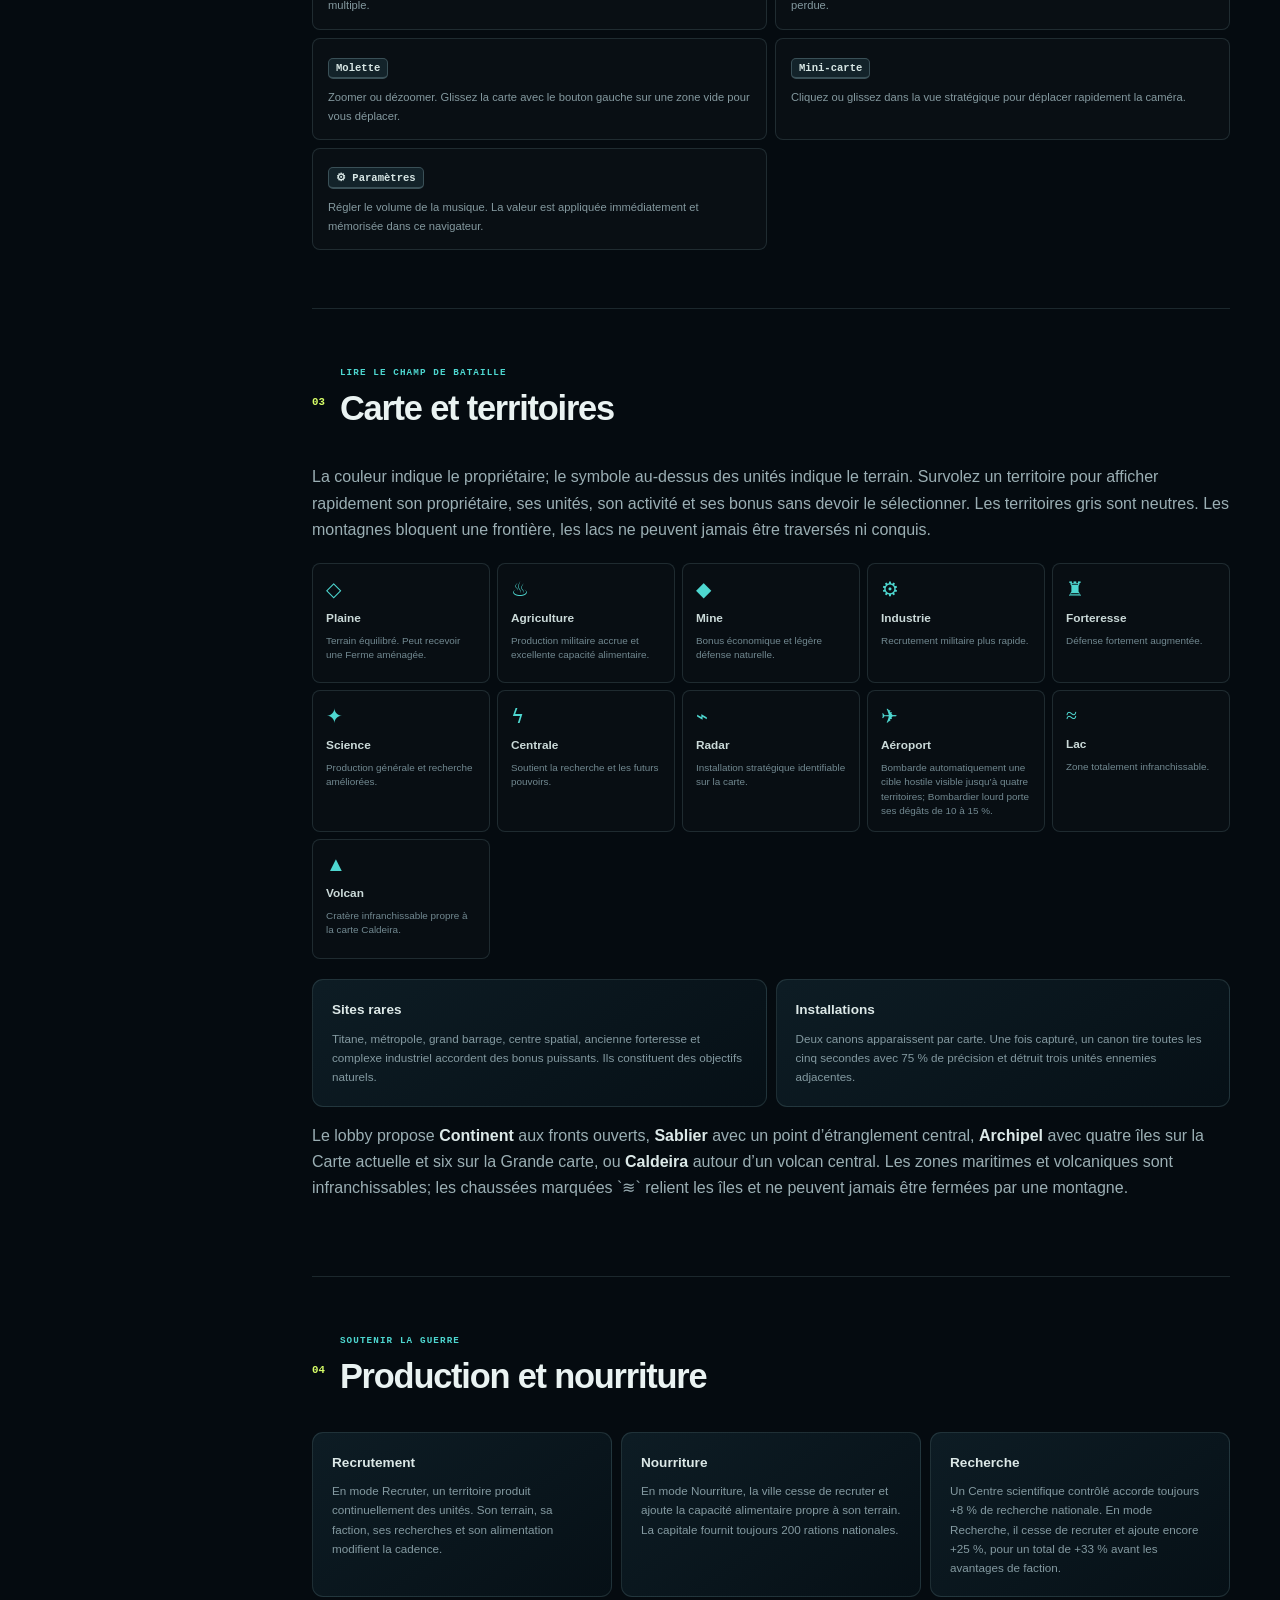
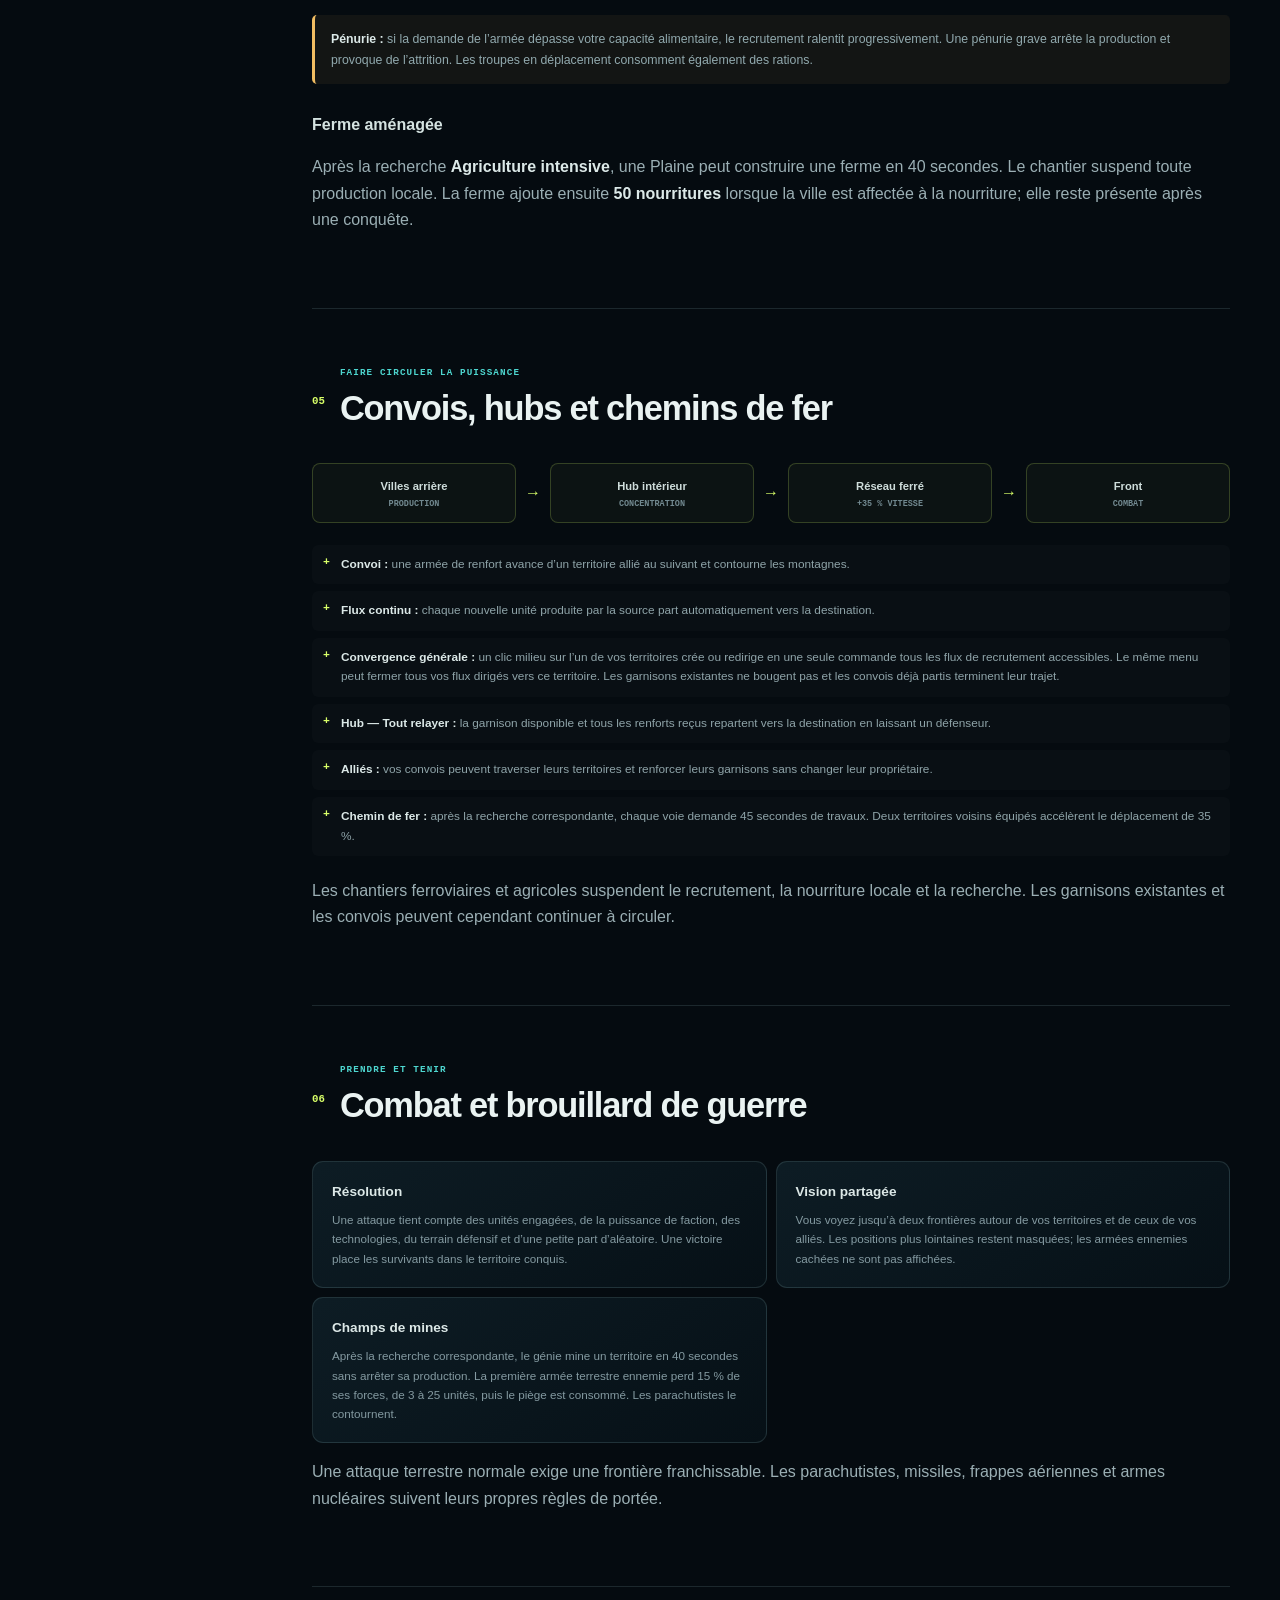
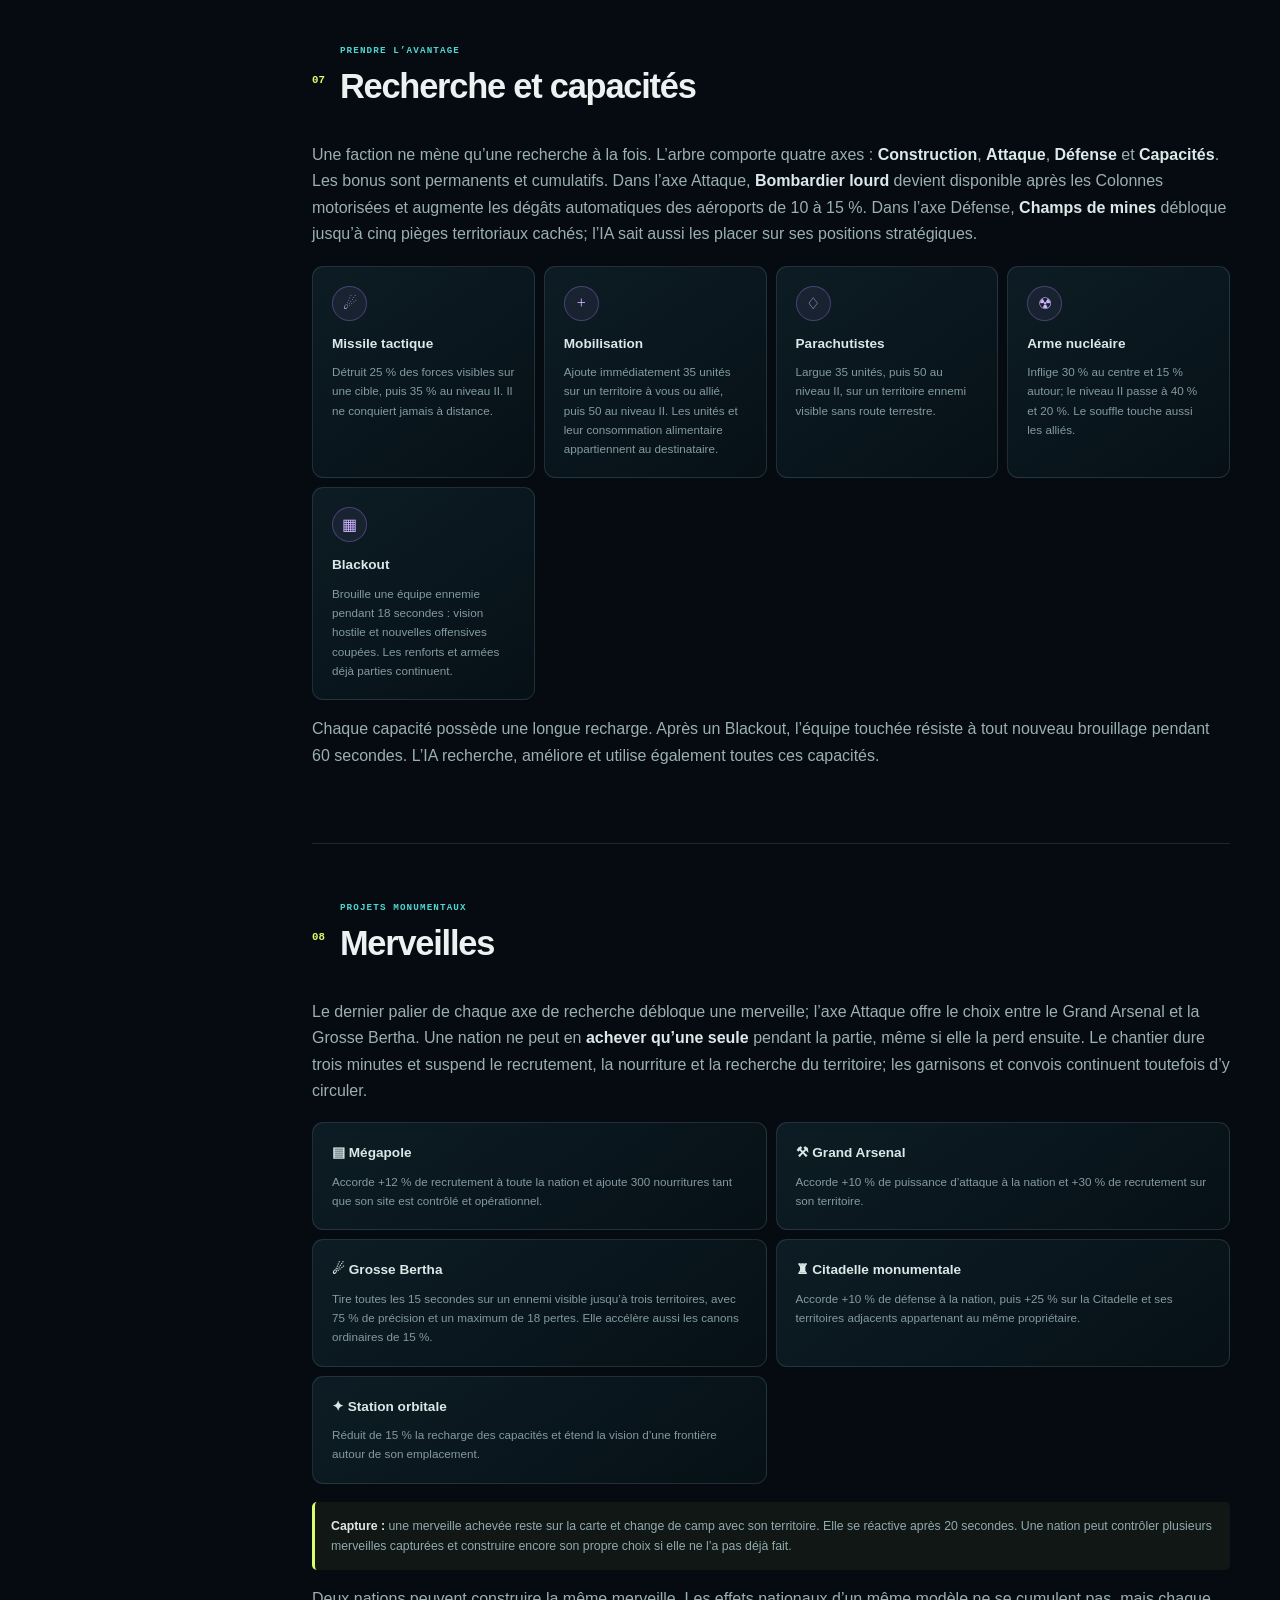
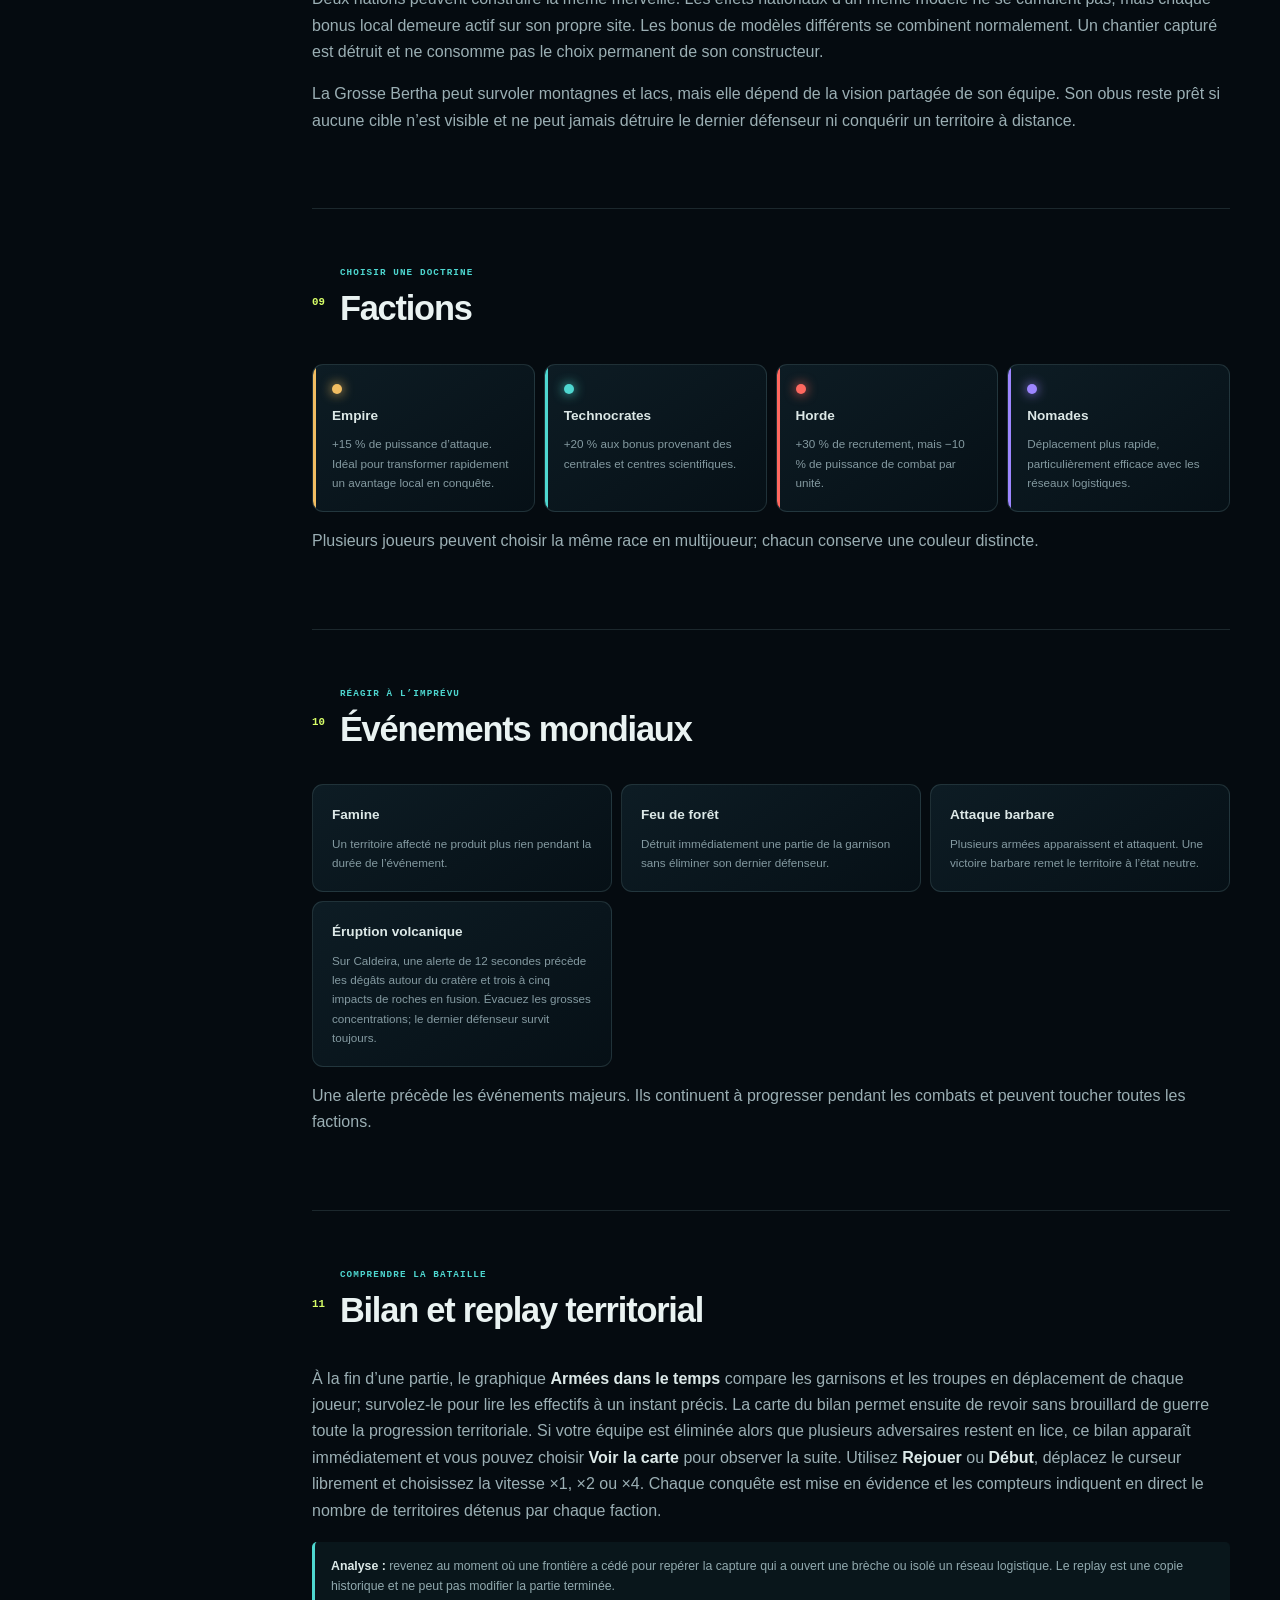
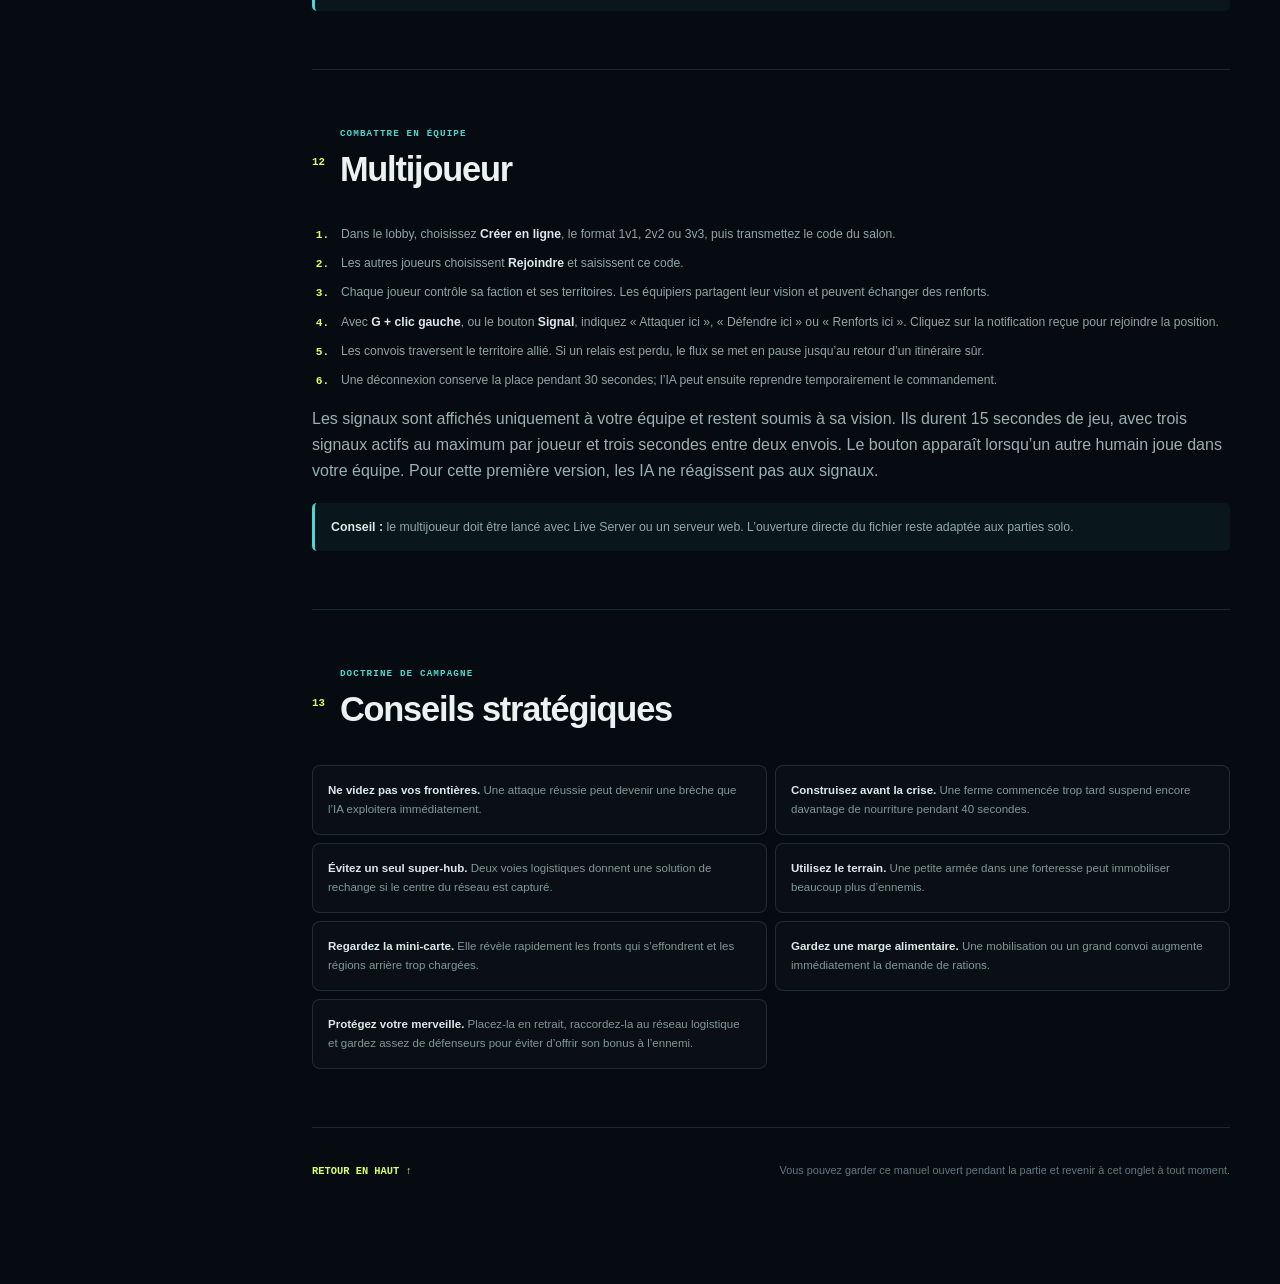
==== commit 3873d5a0: "settings" ====
--- a/aide.html
+++ b/aide.html
@@ -71,6 +71,7 @@
                     <div><kbd>Espace</kbd><p>Après le son de perte d’un territoire, centrer la caméra sur la dernière position perdue.</p></div>
                     <div><kbd>Molette</kbd><p>Zoomer ou dézoomer. Glissez la carte avec le bouton gauche sur une zone vide pour vous déplacer.</p></div>
                     <div><kbd>Mini-carte</kbd><p>Cliquez ou glissez dans la vue stratégique pour déplacer rapidement la caméra.</p></div>
+                    <div><kbd>⚙ Paramètres</kbd><p>Régler le volume de la musique. La valeur est appliquée immédiatement et mémorisée dans ce navigateur.</p></div>
                 </div>
             </section>
 
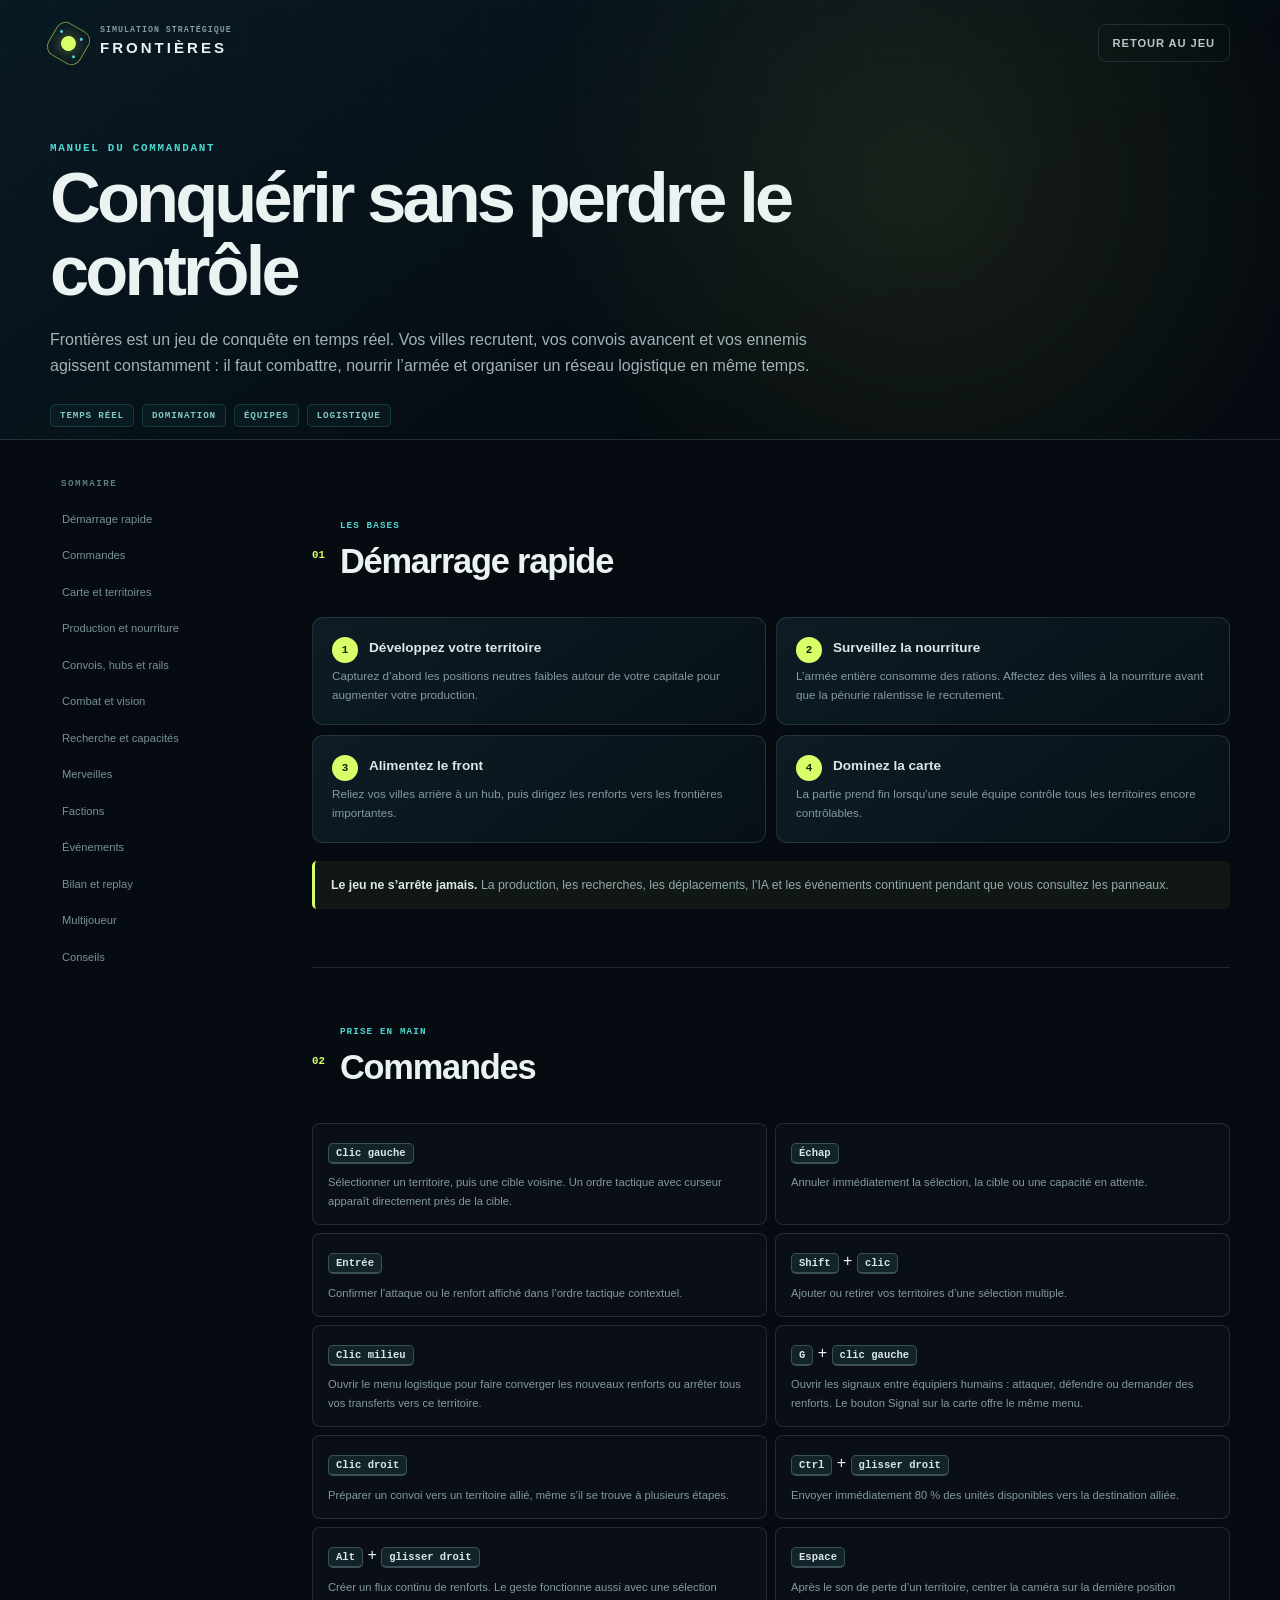
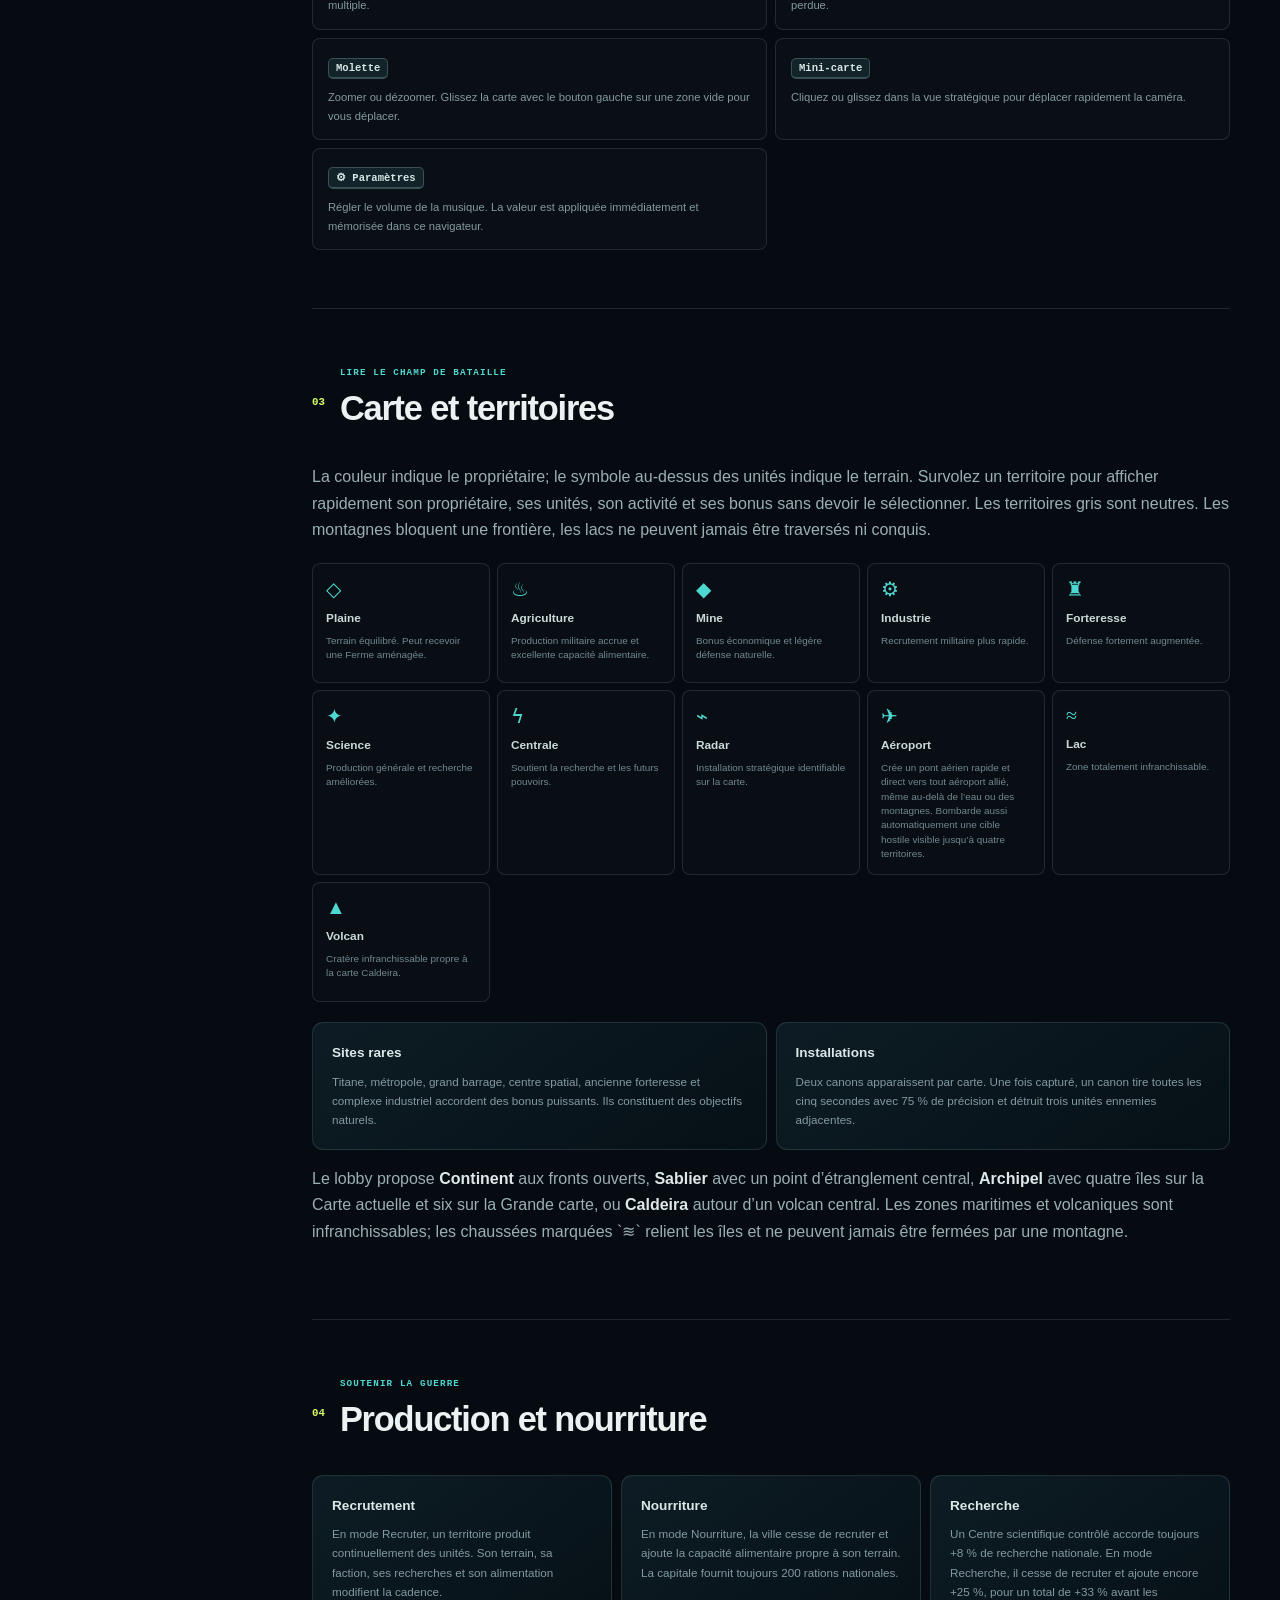
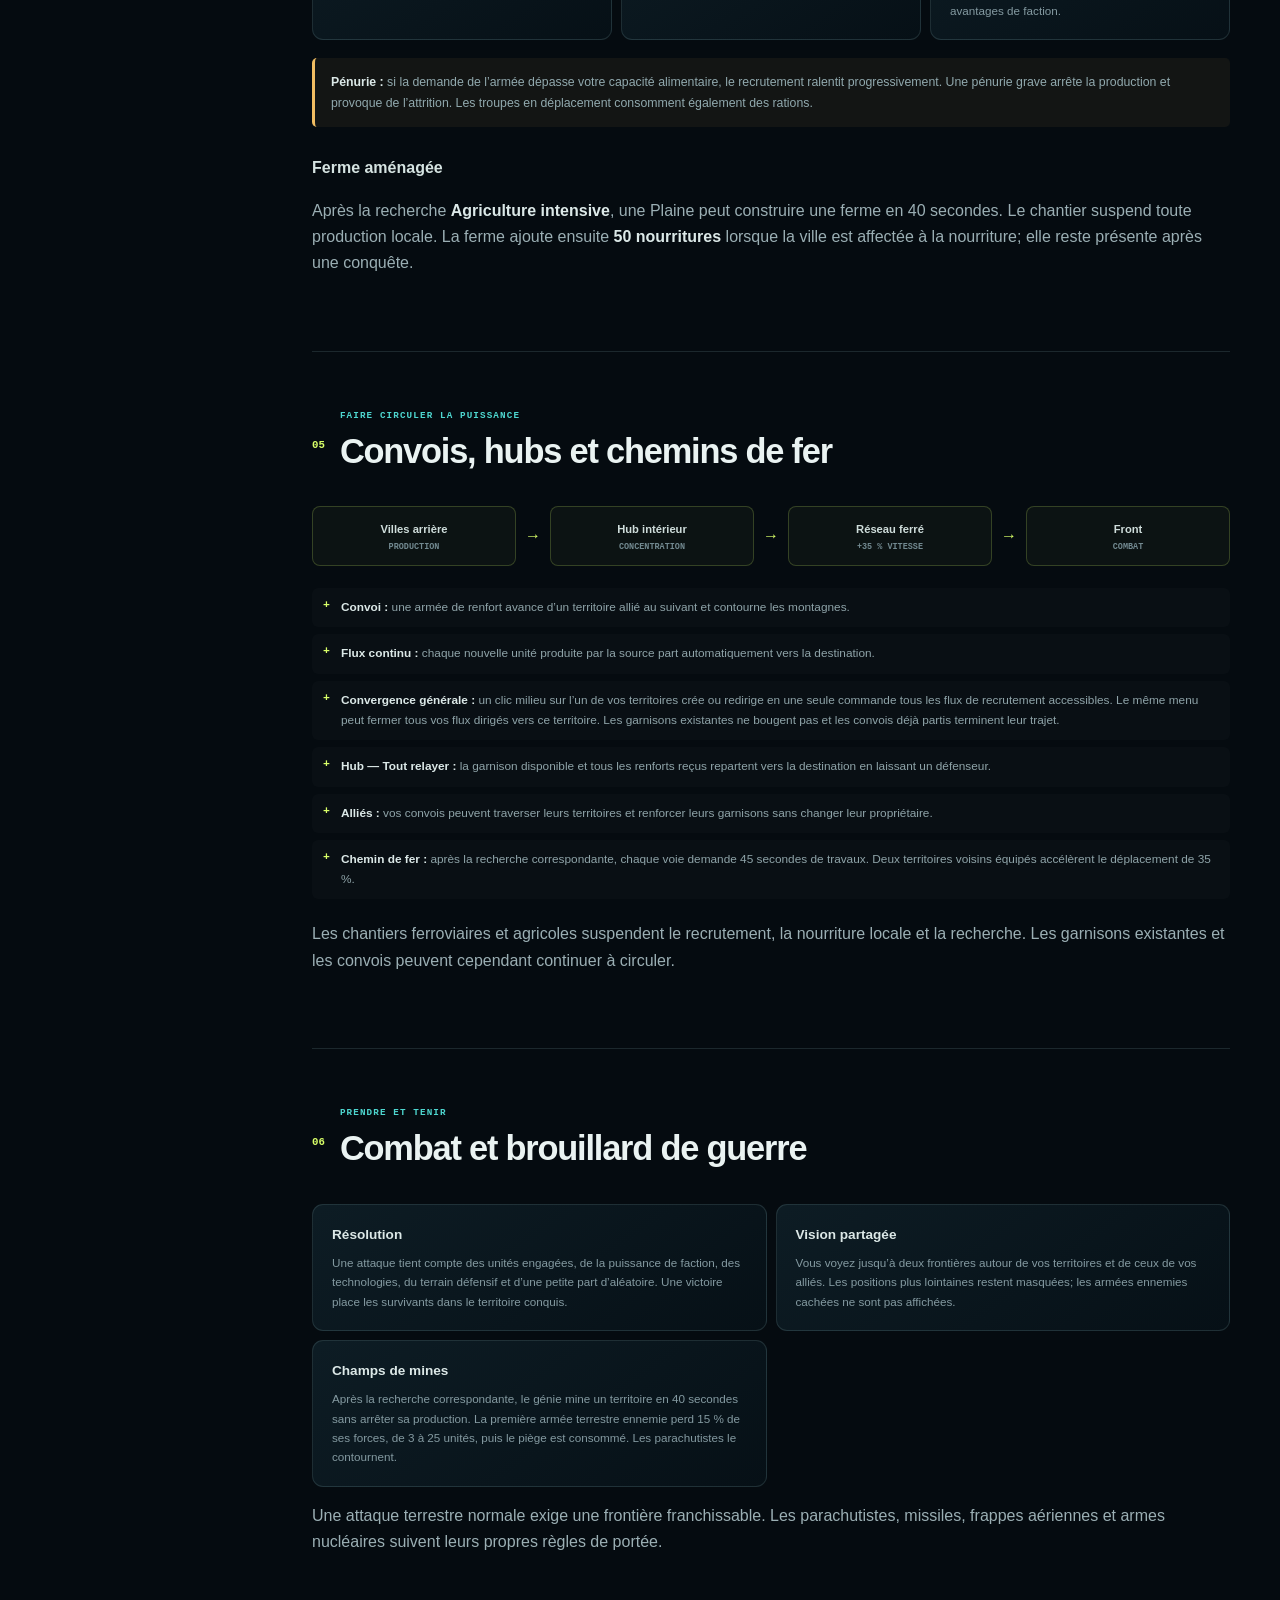
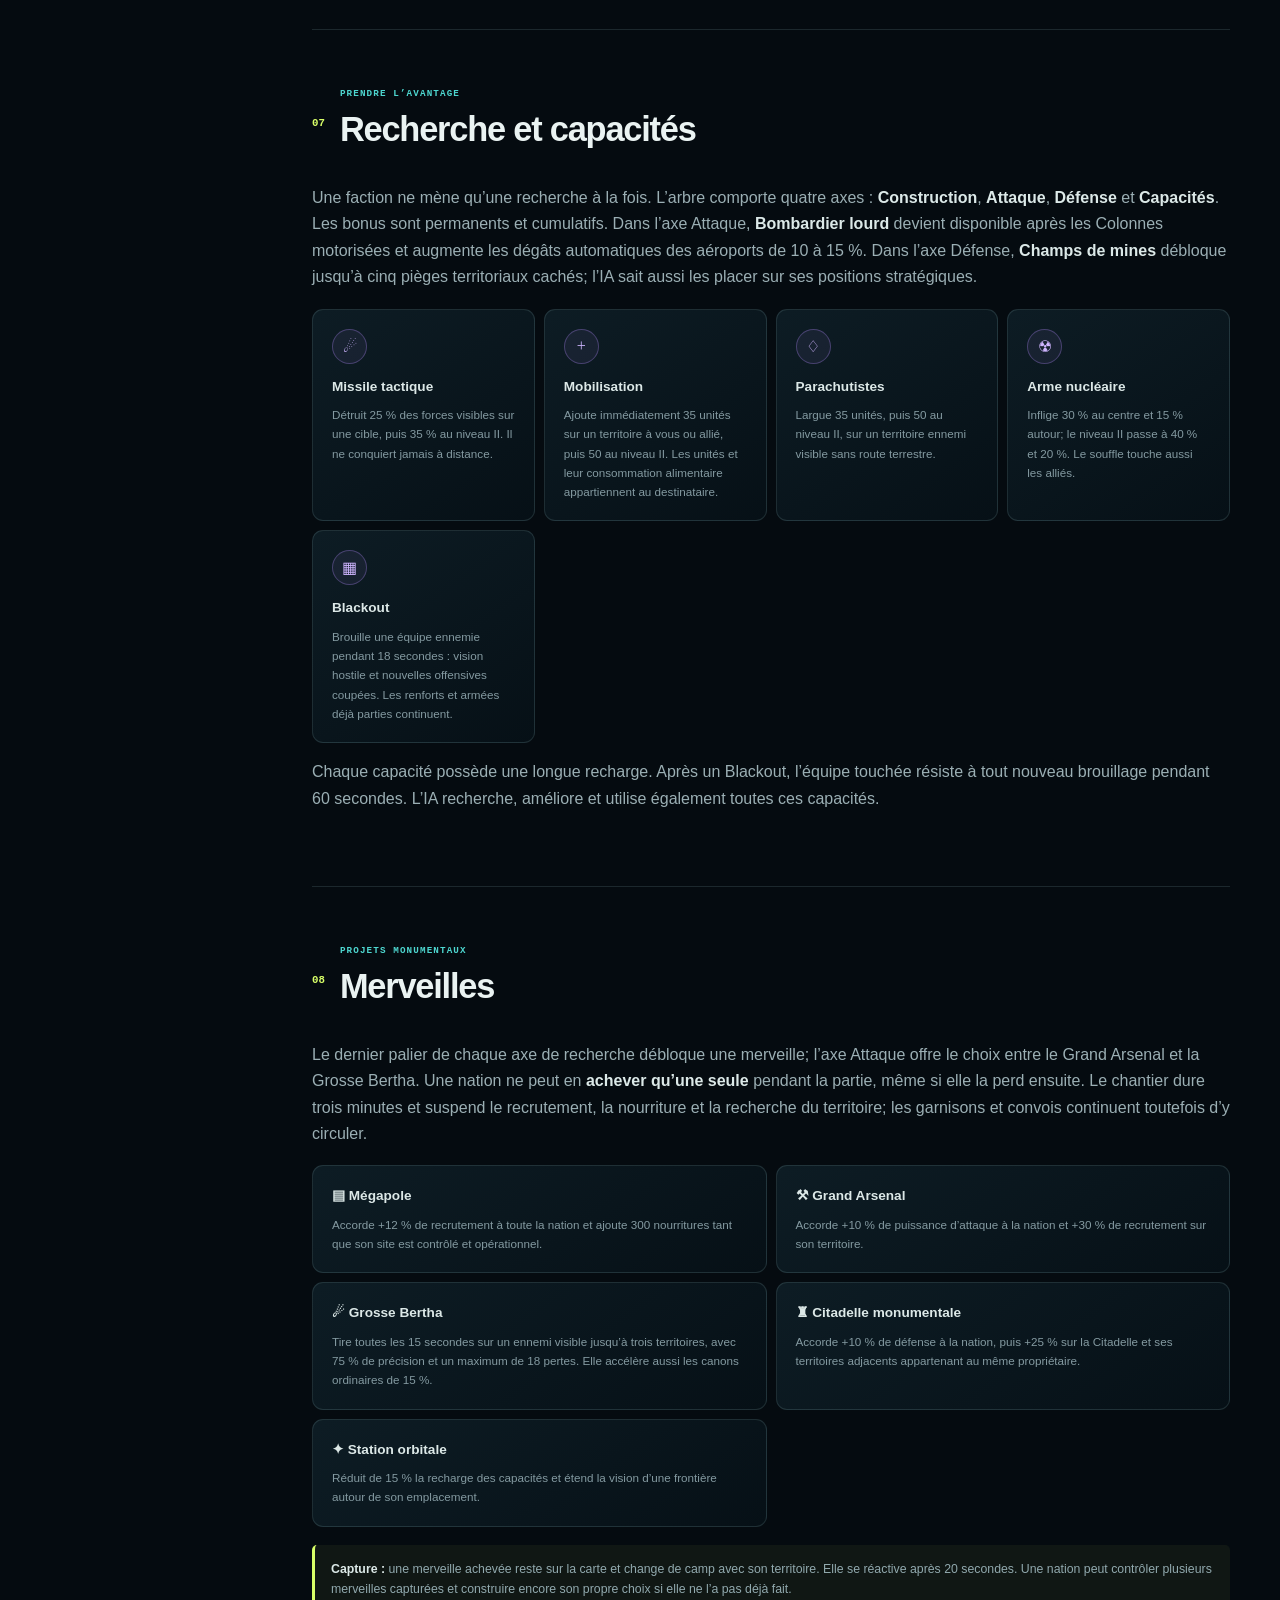
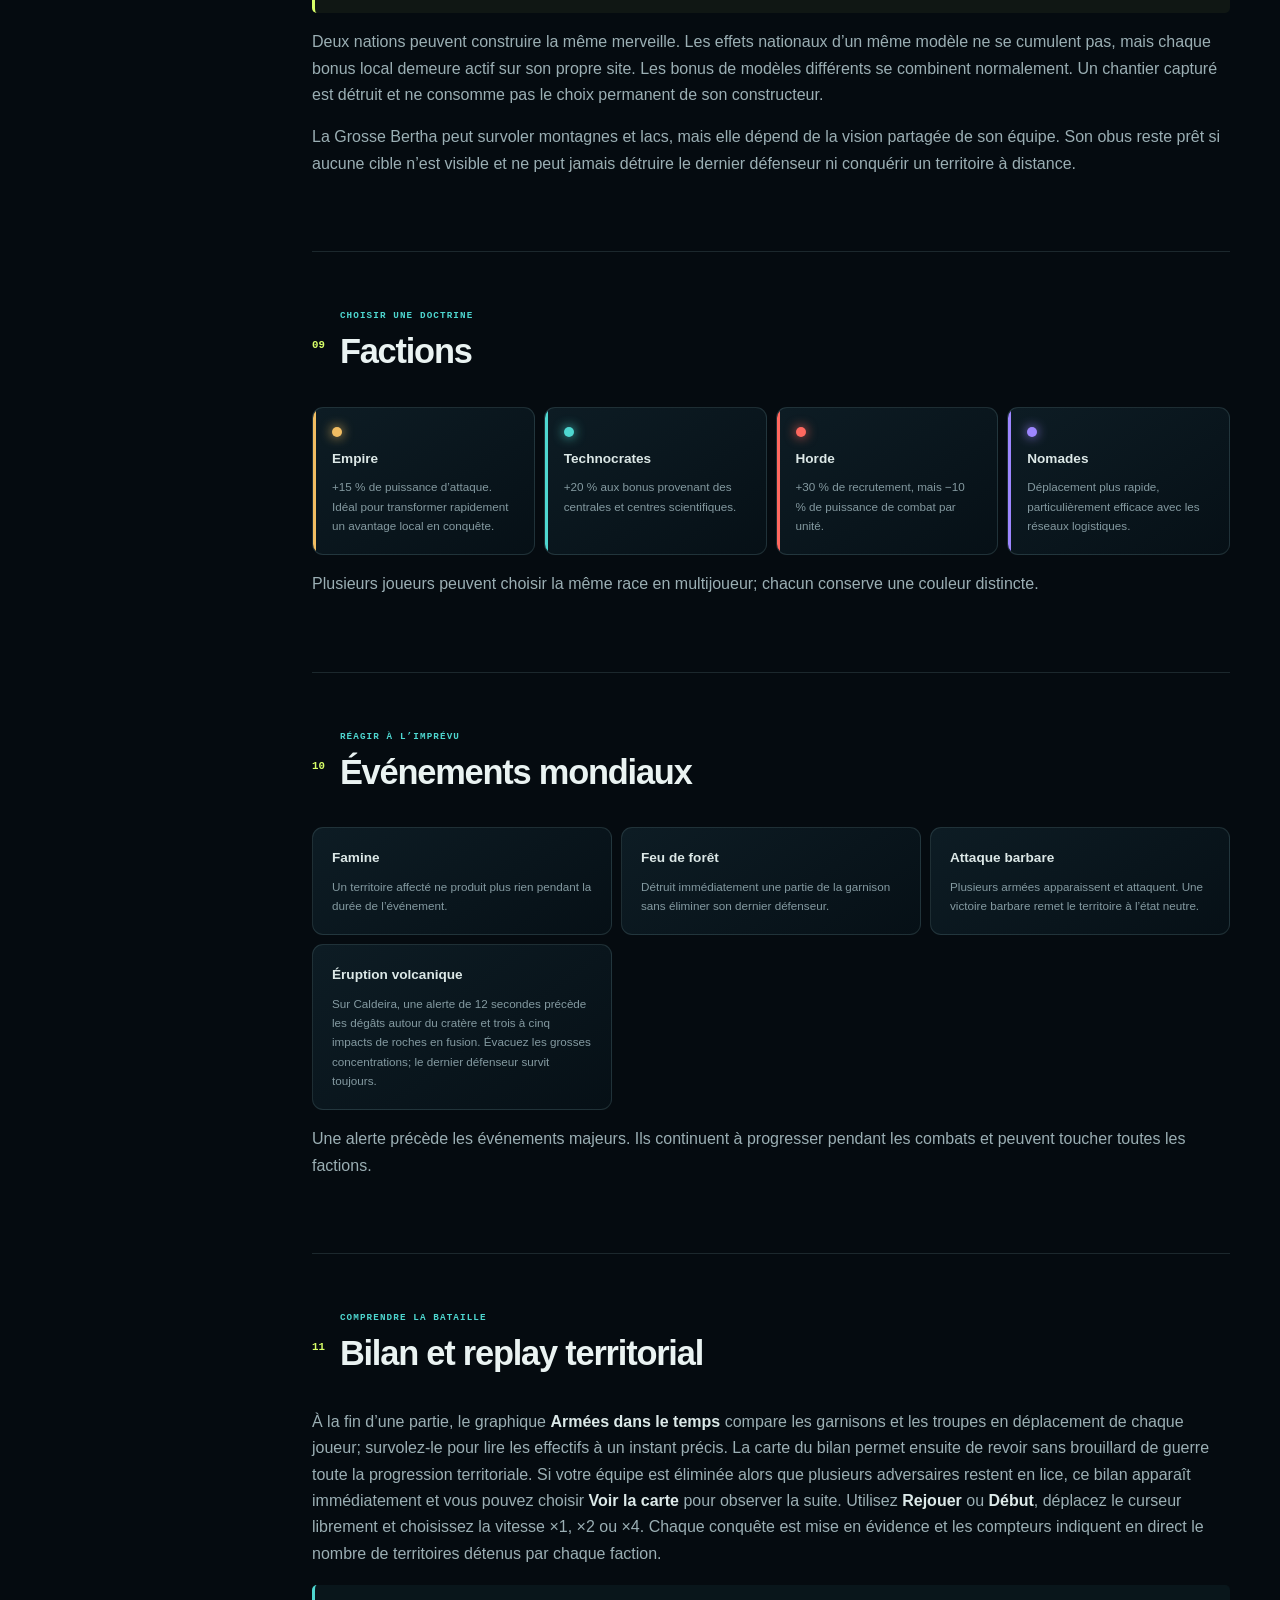
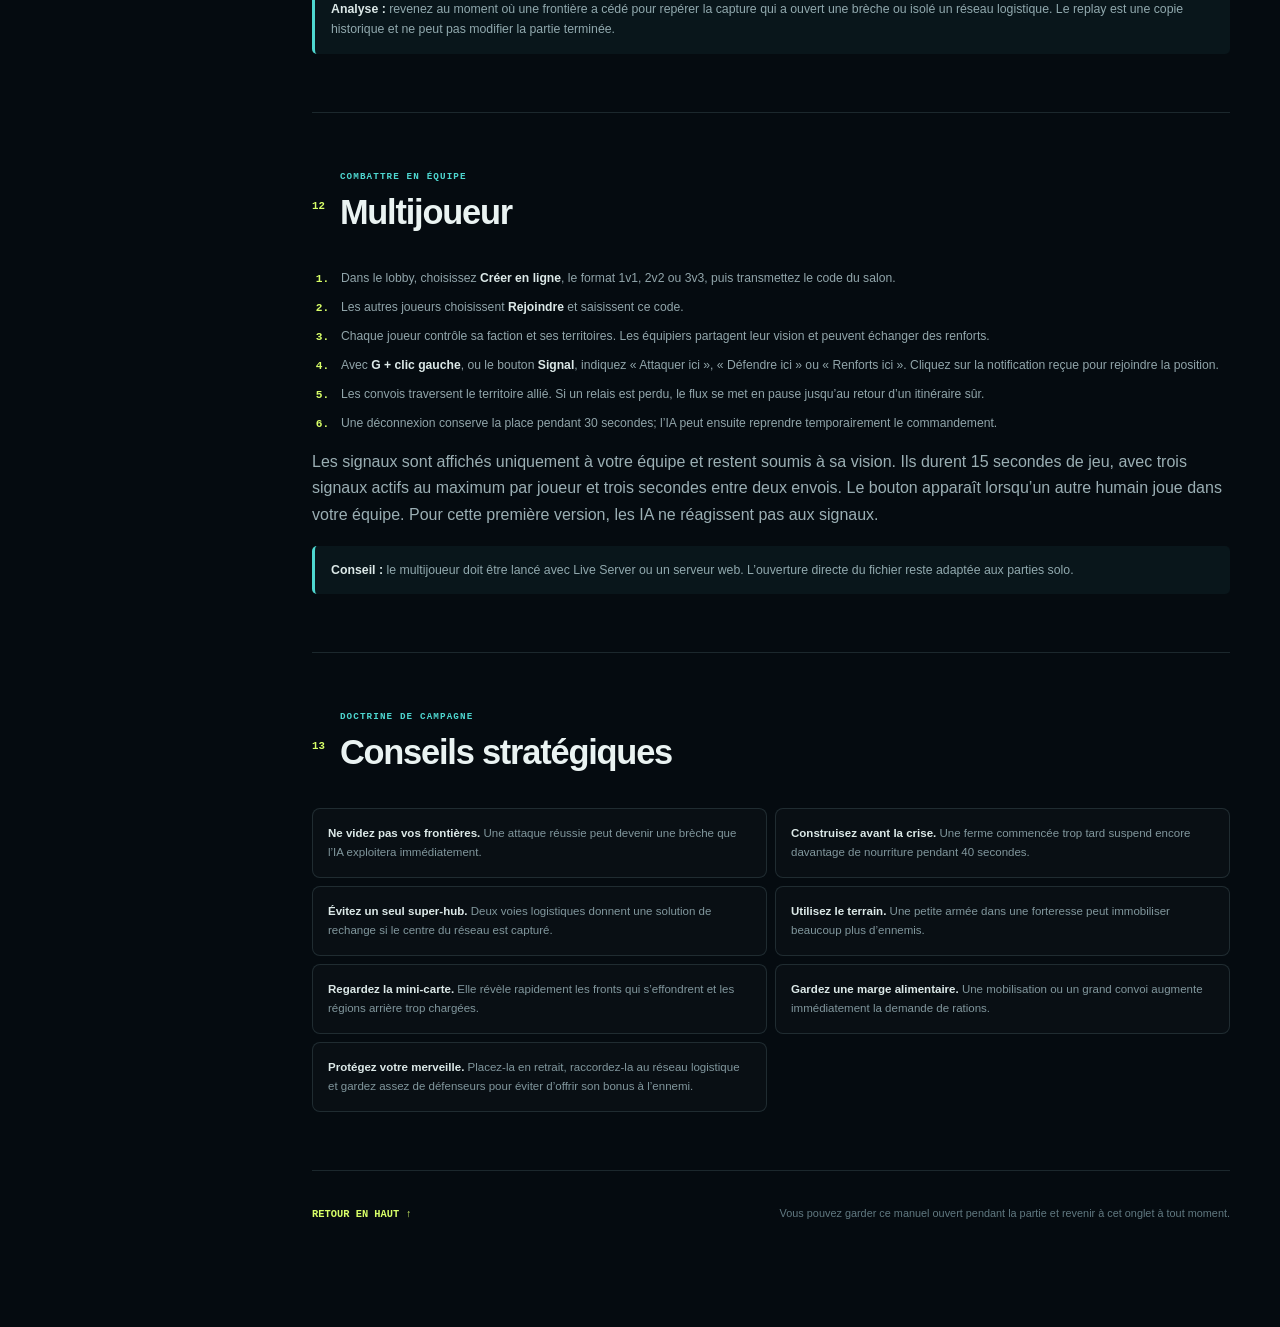
==== commit 806b1168: "optimisation" ====
--- a/aide.html
+++ b/aide.html
@@ -87,7 +87,7 @@
                     <article><i>✦</i><strong>Science</strong><span>Production générale et recherche améliorées.</span></article>
                     <article><i>ϟ</i><strong>Centrale</strong><span>Soutient la recherche et les futurs pouvoirs.</span></article>
                     <article><i>⌁</i><strong>Radar</strong><span>Installation stratégique identifiable sur la carte.</span></article>
-                    <article><i>✈</i><strong>Aéroport</strong><span>Bombarde automatiquement une cible hostile visible jusqu’à quatre territoires; Bombardier lourd porte ses dégâts de 10 à 15 %.</span></article>
+                    <article><i>✈</i><strong>Aéroport</strong><span>Crée un pont aérien rapide et direct vers tout aéroport allié, même au-delà de l’eau ou des montagnes. Bombarde aussi automatiquement une cible hostile visible jusqu’à quatre territoires.</span></article>
                     <article><i>≈</i><strong>Lac</strong><span>Zone totalement infranchissable.</span></article>
                     <article><i>▲</i><strong>Volcan</strong><span>Cratère infranchissable propre à la carte Caldeira.</span></article>
                 </div>
